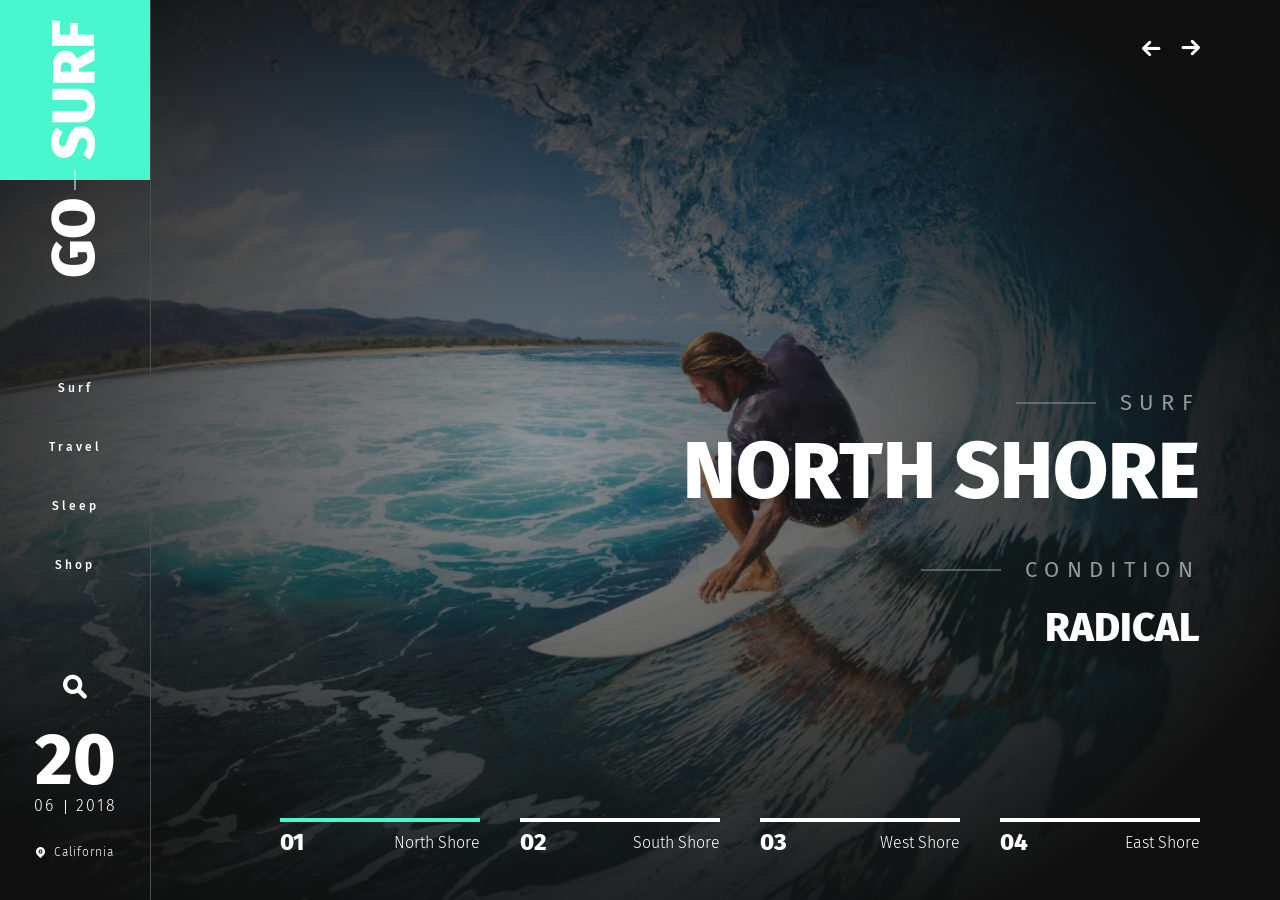
==== Surf/index.html @ 37179b12 "feat: add hero block" ====
<!DOCTYPE html>
<html lang="ru">
 <head>
	<title>Главная</title>
	<meta charset="UTF-8">
	<meta name="format-detection" content="telephone=no">
	<link rel="stylesheet" href="css/style.min.css">
	<link rel="shortcut icon" href="favicon.ico">
	<!-- <meta name="robots" content="noindex, nofollow"> -->
	<!-- <meta name="viewport" content="width=device-width, initial-scale=1.0, maximum-scale=1.0, user-scalable=0"> -->
	<meta name="viewport" content="width=device-width, initial-scale=1.0">
</head>

<body>
	<div class="wrapper">
		<header class="header">
	<div class="header__body">
		<div class="header__logo logo">
			<a href="" class="logo__link">Surf</a>
		</div>
		<div class="header__menu menu">
			<nav class="menu__body">
				<ul class="menu__list">
					<li class="menu__item">
						<img src="img/navigation/01.svg" alt="">
						<a href="" class="menu__link">Surf</a>
					</li>
					<li class="menu__item">
						<img src="img/navigation/02.svg" alt="">
						<a href="" class="menu__link">Travel</a>
					</li>
					<li class="menu__item">
						<img src="img/navigation/03.svg" alt="">
						<a href="" class="menu__link">Sleep</a>
					</li>
					<li class="menu__item">
						<img src="img/navigation/04.svg" alt="">
						<a href="" class="menu__link">Shop</a>
					</li>
				</ul>
			</nav>
		</div>
		<div class="header__search search-header">
			<button type="button" class="search-header__link _icon-search"></button>
			<form action="#" class="search-header__form">
				<input autocomplete="off" type="text" name="form[]" data-value="Search" class="search-header__input">
				<button type="submit" class="search-header__button _icon-search"></button>
			</form>
		</div>
		<div class="header__date date-header">
			<div data-da=".menu__body,600,last" class="date-header__body">
				<h2 class="date-header__day">20</h2>
				<div class="date-header__info">06<span></span>2018</div>
			</div>
		</div>
		<div data-da=".menu__body,600,last" class="header__place _icon-mark">California</div>
		<button type="button" class="icon-menu">
			<span></span>
			<span></span>
			<span></span>
		</button>
	</div>
</header>
		<main class="page">
			<section class="page__hero hero">
				<div class="hero__container _container">
					<div class="hero__slider slider-hero">
						<div class="slider-hero__body _swiper">
							<div class="slider-hero__slide" data-name="North Shore">
								<div class="slider-hero__content">
									<h2 class="slider-hero__suptitle title-primary" data-swiper-parallax-x="-1400%">Surf</h2>
									<h1 class="slider-hero__title title" data-swiper-parallax-x="-200%">
										North Shore</h1>
									<h2 class="slider-hero__subtitle title-primary" data-swiper-parallax-x="-300%">Condition</h2>
									<div class="slider-hero__place title-place" data-swiper-parallax-x="-200%">Radical</div>
								</div>
								<div class="slider-hero__bg" style="background-image: url('img/collage/01.jpg');">
								</div>
							</div>
							<div class="slider-hero__slide" data-name="South Shore">
								<div class="slider-hero__content">
									<h2 class="slider-hero__suptitle title-primary" data-swiper-parallax-x="-1400%">Surf</h2>
									<h1 class="slider-hero__title title" data-swiper-parallax-x="-200%">
										South Shore</h1>
									<h2 class="slider-hero__subtitle title-primary" data-swiper-parallax-x="-300%">Condition</h2>
									<div class="slider-hero__place title-place" data-swiper-parallax-x="-200%">Radical</div>
								</div>
								<div class="slider-hero__bg" style="background-image: url('img/collage/02.jpg');">
								</div>
							</div>
							<div class="slider-hero__slide" data-name="West Shore">
								<div class="slider-hero__content">
									<h2 class="slider-hero__suptitle title-primary" data-swiper-parallax-x="-1400%">Surf</h2>
									<h1 class="slider-hero__title title" data-swiper-parallax-x="-200%">
										West Shore</h1>
									<h2 class="slider-hero__subtitle title-primary" data-swiper-parallax-x="-300%">Condition</h2>
									<div class="slider-hero__place title-place" data-swiper-parallax-x="-200%">Radical</div>
								</div>
								<div class="slider-hero__bg" style="background-image: url('img/collage/03.jpg');">
								</div>
							</div>
							<div class="slider-hero__slide" data-name="East Shore">
								<div class="slider-hero__content">
									<h2 class="slider-hero__suptitle title-primary" data-swiper-parallax-x="-1400%">Surf</h2>
									<h1 class="slider-hero__title title" data-swiper-parallax-x="-200%">
										East Shore</h1>
									<h2 class="slider-hero__subtitle title-primary" data-swiper-parallax-x="-300%">Condition</h2>
									<div class="slider-hero__place title-place" data-swiper-parallax-x="-200%">Radical</div>
								</div>
								<div class="slider-hero__bg" style="background-image: url('img/collage/04.jpg');">
								</div>
							</div>
						</div>
						<div class="slider-hero__bullets"></div>
						<div class="slider-hero__arrows slider-arrows">
							<button type="button" class="slider-arrow slider-arrow_prev _icon-arrow-right"></button>
							<button type="button" class="slider-arrow slider-arrow_next _icon-arrow-right"></button>
						</div>
					</div>
				</div>
			</section>
		</main>
		<footer class="footer">
	<div class="footer__container _container">

	</div>
</footer>
	</div>
	<div class="popup popup_popup">
	<div class="popup__content">
		<div class="popup__body">
			<div class="popup__close"></div>
		</div>
	</div>
</div>
<div class="popup popup_massagename-message">
	<div class="popup__content">
		<div class="popup__body">
			<div class="popup__close"></div>
		</div>
	</div>
</div>
<div class="popup popup_video">
	<div class="popup__content">
		<div class="popup__body">
			<div class="popup__close popup__close_video"></div>
			<div class="popup__video _video"></div>
		</div>
	</div>
</div>

	<!-- Swiper -->
<!-- <script src="https://unpkg.com/swiper/swiper-bundle.min.js"></script> -->
<script src="js/vendors.min.js"></script>
<script src="js/app.min.js"></script>
</body>

</html>
---- Surf/css/style.min.css ----
@charset "UTF-8";
@import url("https://fonts.googleapis.com/css?family=Fira+Sans:100,300,regular,500,800&display=swap");
@font-face {
  font-family: "icons";
  font-display: swap;
  src: url("../fonts/icons.woff2") format("woff2"), url("../fonts/icons.woff") format("woff");
  font-weight: 400;
  font-style: normal;
}
[class^=_icon-]:before,
[class*=" _icon-"]:before {
  font-family: "icons";
  font-style: normal;
  font-weight: normal;
  font-variant: normal;
  text-transform: none;
  line-height: 1;
  -webkit-font-smoothing: antialiased;
  -moz-osx-font-smoothing: grayscale;
}

[class^=_icon-]:before,
[class*=" _icon-"]:before {
  display: block;
}

._icon-arrow-right:before {
  content: "\e900";
}

._icon-arrows-down:before {
  content: "\e901";
}

._icon-mark:before {
  content: "\e902";
}

._icon-search:before {
  content: "\e903";
}

._icon-star:before {
  content: "\e904";
}

* {
  padding: 0px;
  margin: 0px;
  border: 0px;
}

*,
*:before,
*:after {
  -moz-box-sizing: border-box;
  -webkit-box-sizing: border-box;
  box-sizing: border-box;
}

aside,
nav,
footer,
header,
section {
  display: block;
}

html {
  font-size: 16px;
}

html,
body {
  height: 100%;
  min-width: 320px;
}

body {
  line-height: 1;
  font-family: "Fira Sans";
  -ms-text-size-adjust: 100%;
  -moz-text-size-adjust: 100%;
  -webkit-text-size-adjust: 100%;
}

input,
button,
textarea {
  font-family: "Fira Sans";
  font-size: inherit;
}

input::-ms-clear {
  display: none;
}

button {
  cursor: pointer;
  background-color: inherit;
}

button::-moz-focus-inner {
  padding: 0;
  border: 0;
}

a,
a:visited {
  text-decoration: none;
}

a:hover {
  text-decoration: none;
}

ul li {
  list-style: none;
}

img {
  vertical-align: top;
}

h1,
h2,
h3,
h4,
h5,
h6 {
  font-weight: inherit;
  font-size: inherit;
}

/*
&::-webkit-scrollbar {
	display: none;
}
*/
body {
  color: #fff;
  background-color: #171919;
}
body._lock {
  overflow: hidden;
}

.wrapper {
  width: 100%;
  min-height: 100%;
  overflow: hidden;
  display: flex;
  flex-direction: column;
}
._container {
  max-width: 100vw;
  margin: 0 auto;
}

.button {
  display: inline-flex;
  padding: 0px 0px;
}
.button._fw {
  width: 100%;
}

.select {
  position: relative;
}
.select__item {
  position: relative;
}
.select__title {
  color: #000;
  border: 1px solid #d9d9d9;
  background-color: #fff;
  cursor: pointer;
  border-radius: 4px;
}
@media (max-width: 991.98px) {
  .select__title {
    font-size: 18px;
  }
}
.select__value {
  display: flex;
  font-size: 14px;
  height: 30px;
  padding: 0px 15px;
  align-items: center;
  justify-content: space-between;
  flex-direction: row-reverse;
}
.select__value span {
  height: 1em;
  overflow: hidden;
  display: -webkit-box;
  -webkit-line-clamp: 1;
  -webkit-box-orient: vertical;
}
.select__value:before {
  content: "";
  display: inline-block;
  transition: all 0.3s ease 0s;
  width: 11px;
  height: 7px;
  background: url("../img/icons/select.svg") center/100% no-repeat;
}
.select__input {
  width: 100%;
  background-color: transparent;
  height: 100%;
}
.select__options {
  color: #000;
  position: absolute;
  top: 29px;
  border-radius: 0 0 4px 4px;
  min-width: 100%;
  left: 0;
  background-color: #fff;
  border-top: 0;
  border: 1px solid #d9d9d9;
  border-top: 0;
  font-size: 14px;
  padding: 10px 0px 5px 0px;
}
@media (max-width: 991.98px) {
  .select__options {
    font-size: 18px;
  }
}
.select__option {
  cursor: pointer;
  padding: 5px 15px;
  margin: 0px 0px 0px 0px;
}
@media (min-width: 992px) {
  .select__option:hover {
    background: #d9d9d9;
  }
}
.select._active {
  z-index: 5;
}
.select._active .select__value:before {
  transform: rotate(-180deg);
}
.select._active .select__options {
  display: block;
}

input[type=text],
input[type=email],
input[type=tel],
textarea {
  -webkit-appearance: none;
  -moz-appearance: none;
  appearance: none;
}
input[type=text]:focus,
input[type=email]:focus,
input[type=tel]:focus,
textarea:focus {
  outline: none;
}

.input {
  border-radius: 0 !important;
  width: 100%;
  display: block;
  padding: 0px 20px;
}
textarea.input {
  resize: none;
  padding: 0px 0px;
}

.checkbox {
  position: relative;
}
.checkbox__input {
  position: absolute;
  width: 0;
  height: 0;
  opacity: 0;
  visibility: hidden;
}
.checkbox__input:checked + .checkbox__text:before {
  background: #fff url("../img/icons/check.svg") center no-repeat;
}
.checkbox__text {
  display: inline-flex;
  align-items: center;
  position: relative;
  font-size: 16px;
  color: #ffffff;
  letter-spacing: -0.3px;
  line-height: 1.25;
  cursor: pointer;
}
.checkbox__text:before {
  content: "";
  align-self: flex-start;
  margin: 0px 14px 0px 0px;
  flex: 0 0 20px;
  left: 0;
  top: 0;
  width: 20px;
  height: 18px;
  background: #fff;
  border: 1px solid #a7a9ac;
}
.checkbox a {
  color: #fff;
  text-decoration: underline;
}
@media (min-width: 992px) {
  .checkbox a:hover {
    text-decoration: none;
  }
}
.checkbox._error .checkbox__text:before {
  border: 1px solid #ee1212;
}

.options {
  display: flex;
  flex-direction: column;
  align-items: flex-start;
}
.options__item {
  position: relative;
  cursor: pointer;
}
.options__input {
  position: absolute;
  width: 0;
  height: 0;
  opacity: 0;
  left: 0;
  top: 0;
  visibility: hidden;
}
.options__input:checked + .options__text:after {
  transform: scale(1);
}
.options__text {
  display: inline-flex;
  align-items: center;
  position: relative;
  font-size: 16px;
  color: #ffffff;
  letter-spacing: -0.3px;
  line-height: 1.25;
}
.options__text:before {
  content: "";
  align-self: flex-start;
  margin: 0px 14px 0px 0px;
  flex: 0 0 20px;
  left: 0;
  top: 0;
  border-radius: 50%;
  width: 20px;
  height: 18px;
  background: #fff;
  border: 1px solid #a7a9ac;
}
.options__text:after {
  content: "";
  transition: all 0.3s ease 0s;
  transform: scale(0);
  width: 10px;
  height: 10px;
  border-radius: 50%;
  background-color: #77243a;
  position: absolute;
  left: 5px;
  top: 4px;
}

.rating {
  display: flex;
  align-items: flex-end;
  font-size: 40px;
  line-height: 0.75;
  transition: opacity 0.3s ease 0s;
}

.rating.rating_sending {
  opacity: 0.2;
}

.rating.rating_set .rating__active,
.rating.rating_set .rating__item {
  cursor: pointer;
}

.rating__body {
  position: relative;
}

.rating__body::before {
  content: "★★★★★";
  display: block;
}

.rating__active {
  position: absolute;
  width: 0%;
  height: 100%;
  top: 0;
  left: 0;
  overflow: hidden;
}

.rating__active::before {
  content: "★★★★★";
  position: absolute;
  width: 100%;
  height: 100%;
  top: 0;
  left: 0;
  color: #ffd300;
}

.rating__items {
  display: flex;
  position: absolute;
  width: 100%;
  height: 100%;
  top: 0;
  left: 0;
}

.rating__item {
  flex: 0 0 20%;
  height: 100%;
  opacity: 0;
}

.rating__value {
  font-size: 50%;
  line-height: 1;
  padding: 0px 0px 0px 10px;
}

.quantity {
  width: 88px;
  height: 40px;
  display: flex;
  border: 1px solid rgba(166, 166, 166, 0.45);
}
.quantity__button {
  flex: 0 0 30px;
  position: relative;
  cursor: pointer;
}
.quantity__button::before, .quantity__button::after {
  content: "";
  position: absolute;
  top: 50%;
  left: 50%;
  transition: all 0.3s ease 0s;
  margin: 0px 0px 0px -4.5px;
  background-color: #a6a6a6;
  width: 9px;
  height: 1px;
}
@media (min-width: 991.98px) {
  .quantity__button:hover::before, .quantity__button:hover::after {
    background-color: rgba(0, 0, 0, 0.5);
  }
}
.quantity__button_plus::before {
  transform: rotate(-90deg);
}
.quantity__input {
  flex: 1 1 auto;
}
.quantity__input input {
  height: 100%;
  color: #a6a6a6;
  font-size: 12px;
  width: 100%;
  text-align: center;
}

.title-primary {
  font-weight: 400;
  font-size: 22px;
  line-height: 145.4545454545%;
  color: #979797;
  letter-spacing: 7.33px;
  text-transform: uppercase;
  position: relative;
  padding: 0px 0px 0px 24px;
}
.title-primary::before {
  content: "";
  position: absolute;
  width: 80px;
  height: 1px;
  left: 0;
  top: 50%;
  transform: translate(-100%, -50%);
  background-color: #979797;
}

.title {
  font-weight: 800;
  text-transform: uppercase;
  font-size: 80px;
  line-height: 107.5%;
}

.title-place {
  font-weight: 800;
  text-transform: uppercase;
  font-size: 40px;
  line-height: 160%;
}

.logo__link {
  font-size: 24px;
  line-height: 143.3333333333%;
  text-transform: uppercase;
  color: inherit;
  font-weight: 800;
  position: relative;
  padding: 0px 20px;
}
.logo__link::before {
  content: "go";
  position: absolute;
  top: 0;
  left: calc(100% + 20px);
  pointer-events: none;
}
@media (min-height: 767.98px) and (min-width: 1024px) {
  .logo__link {
    font-size: 60px;
    padding: 0;
    transform: rotate(-90deg);
  }
  .logo__link::before {
    left: -38px;
    transform: translateX(-100%);
  }
}

.row:after {
  display: block;
  content: "";
  clear: both;
}

.rub:after {
  content: "₽";
}

ol.counter {
  list-style-type: none;
  counter-reset: item;
}
ol.counter li {
  position: relative;
  padding: 0px 0px 0px 45px;
}
ol.counter li:before {
  counter-increment: item;
  content: counter(item);
  position: absolute;
  left: 0;
  top: 0;
  color: #818181;
  font-size: 14px;
  font-weight: 700;
  text-align: center;
  line-height: 26px;
  border-radius: 50%;
  width: 28px;
  height: 28px;
  border: 1px solid #4274bb;
}

.ellipsis {
  display: block;
  overflow: hidden;
  width: 100%;
  white-space: nowrap;
  text-overflow: ellipsis;
}

.es {
  overflow: hidden;
  white-space: nowrap;
  text-overflow: ellipsis;
}

.table {
  display: table;
  font-size: 0;
  width: 100%;
}

.trow {
  display: table-row;
}

.cell {
  display: table-cell;
}
.cell.full {
  width: 100%;
}

._ibg {
  position: relative;
}
._ibg img {
  position: absolute;
  width: 100%;
  height: 100%;
  top: 0;
  left: 0;
  object-fit: cover;
}

body.ie ._ibg {
  background-position: center;
  background-size: cover;
  background-repeat: no-repeat;
}
body.ie ._ibg img {
  width: 0;
  height: 0;
  opacity: 0;
  visibility: hidden;
}

._video {
  position: relative;
  overflow: hidden;
  height: 0;
  padding-bottom: 56.25%;
}
._video video,
._video iframe,
._video object,
._video embed {
  position: absolute;
  top: 0;
  left: 0;
  width: 100%;
  height: 100%;
}

.videobg video,
.videobg iframe,
.videobg object,
.videobg embed {
  position: fixed;
  top: 50%;
  left: 50%;
  min-width: 100%;
  min-height: 100%;
  width: auto;
  height: auto;
  z-index: -100;
  transform: translateX(-50%) translateY(-50%);
  background-size: cover;
}

._more-content {
  transition: all 0.3s ease 0s;
  overflow: hidden;
}

._more-link {
  cursor: pointer;
}
._more-link span {
  font-style: normal;
}
._more-link span:first-child {
  display: block;
}
._more-link span:last-child {
  display: none;
}
._more-link._active span {
  font-style: normal;
}
._more-link._active span:first-child {
  display: none;
}
._more-link._active span:last-child {
  display: block;
}

#map {
  background: url("../img/icons/loading.gif") center/50px no-repeat;
}

._swiper {
  overflow: hidden;
}
._swiper .swiper-wrapper {
  width: 100%;
  height: 100%;
  box-sizing: content-box;
  display: flex;
  position: relative;
}
._swiper.swiper-container-vertical .swiper-wrapper {
  flex-direction: column;
}
._swiper.swiper-container-autoheight .swiper-wrapper {
  align-items: flex-start;
}

.swiper-container-initialized .swiper-slide {
  flex-shrink: 0;
}

.swiper-container-android .swiper-slide,
.swiper-container-android .swiper-wrapper {
  transform: translate3d(0px, 0, 0);
}

.swiper-button-lock {
  display: none !important;
}

._tabs-block {
  display: none;
}
._tabs-block._active {
  display: block;
}

.mirror {
  transform: scale(-1, 1);
}

.nicescroll-rails {
  z-index: 1000 !important;
}

._custom-scroll {
  position: fixed;
  right: 0;
  top: 0;
  width: 3px;
  height: 100%;
  z-index: 1000;
}
._custom-scroll__line {
  background-color: rgba(0, 0, 0, 0.5);
  border-radius: 3px 0 0 3px;
  position: relative;
  left: 0;
  top: 0;
  width: 100%;
}

.popup {
  -webkit-overflow-scrolling: touch;
  z-index: 100;
  padding: 30px 10px;
  position: fixed;
  top: 0px;
  left: 0;
  width: 100%;
  height: 100%;
  transition: visibility 0.8s ease 0s;
  visibility: hidden;
}
.popup::before {
  content: "";
  background-color: rgba(0, 0, 0, 0.9);
  position: fixed;
  width: 100%;
  height: 100%;
  top: 0;
  left: 0;
  opacity: 0;
  transition: opacity 0.8s ease 0s;
}
.popup.show {
  visibility: visible;
  overflow: auto;
}
.popup.show::before {
  opacity: 1;
}
.popup.show .popup__body {
  transform: scale(1);
}
.popup._active {
  overflow: auto;
  visibility: visible;
}
.popup._active::before {
  opacity: 1;
}
.popup._active .popup__body {
  transition: all 0.3s ease 0.2s;
  transform: scale(1);
}
.popup__content {
  display: flex;
  flex-direction: column;
  align-items: center;
  min-height: 100%;
  flex: 1 1 auto;
  width: 100%;
  display: flex;
  justify-content: center;
  align-items: center;
}
.popup__body {
  transform: scale(0);
  transition: all 0.3s ease 0s;
  background-color: #fff;
  padding: 50px;
  width: 100%;
  max-width: 800px;
}
.popup__close {
  width: 15px;
  height: 15px;
  position: absolute;
  top: 0px;
  right: 0px;
  cursor: pointer;
  z-index: 30;
  background: url("../img/icons/close.svg") 0 0 no-repeat;
}

.header {
  position: fixed;
  width: 100%;
  top: 0;
  left: 0;
  z-index: 50;
  transition: background-color 0.3s;
}
.header._scroll {
  background-color: rgba(0, 0, 0, 0.8);
}
@media (any-hover: hover) {
  .header._scroll:hover {
    background-color: rgba(0, 0, 0, 0.9);
  }
}
@media (min-height: 767.98px) and (min-width: 1024px) {
  .header {
    height: 100%;
    border-right: 1px solid #4c4d4d;
    width: 11.8055555556%;
    max-width: 170px;
  }
}
.header__body {
  display: flex;
  align-items: center;
  min-height: 80px;
  padding: 5px 15px 5px 15px;
  position: relative;
  transition: min-height 0.3s;
}
@media (max-width: 767.98px) {
  .header__body {
    min-height: 60px;
  }
}
@media (min-height: 767.98px) and (min-width: 1024px) {
  .header__body {
    flex-direction: column;
    padding: 0px 0px 45px 0px;
    height: 100%;
    padding: 0px 0px 40px 0px;
  }
}
.header__logo {
  display: flex;
  justify-content: center;
  position: relative;
  z-index: 5;
  margin: 0px 70px 0px 0px;
  background-color: #4af6cd;
  transition: background-color 0.3s;
}
.header__logo::before {
  content: "";
  position: absolute;
  left: 100%;
  bottom: 50%;
  width: 20px;
  height: 1px;
  transform: translateX(-50%);
  background-color: #fff;
}
@media (min-height: 767.98px) and (min-width: 1024px) {
  .header__logo {
    align-items: center;
    width: 100%;
    flex: 0 0 180px;
    margin: 0px 0px 135px 0px;
    position: relative;
  }
  .header__logo::before {
    width: 1px;
    height: 20px;
    bottom: 0;
    left: 50%;
    transform: translate(-50%, 50%);
  }
}
.header__place {
  display: flex;
  justify-content: center;
  align-items: center;
  font-weight: 300;
  font-size: 12px;
  letter-spacing: 1.05px;
  line-height: 116.6666666667%;
}
.header__place::before {
  padding: 0px 8px 0px 0px;
}

.menu {
  display: flex;
  justify-content: center;
  align-items: center;
  flex: 1 1 auto;
}
@media (min-height: 767.98px) and (min-width: 1024px) {
  .menu {
    margin: 0px 0px 35px 0px;
  }
}
@media (max-width: 991.98px) {
  .menu__body {
    display: flex;
    flex-direction: column;
    position: fixed;
    width: 100%;
    height: 100%;
    top: 0;
    right: -100%;
    overflow: auto;
    padding: 140px 15px 40px 15px;
    background-color: #0f1010;
    transition: right 0.3s;
  }
  .menu__body::before {
    content: "";
    position: fixed;
    width: 100%;
    height: 80px;
    top: 0;
    right: -100%;
    z-index: 5;
    background-color: #0f1010;
    transition: right 0.3s;
  }
}
@media (max-width: 991.98px) and (max-width: 767.98px) {
  .menu__body::before {
    height: 60px;
  }
}
@media (max-width: 991.98px) {
  .menu__body._active {
    right: 0;
  }
  .menu__body._active::before {
    right: 0;
  }
}
.menu__list {
  text-align: center;
  flex: 1 1 auto;
}
@media (max-width: 767.98px) {
  .menu__list {
    margin: 0px 0px 50px 0px;
  }
}
@media (min-width: 991.98px) {
  .menu__list {
    display: flex;
    flex-wrap: wrap;
    justify-content: center;
    align-items: center;
  }
}
@media (min-height: 767.98px) and (min-width: 1024px) {
  .menu__list {
    display: block;
  }
}
.menu__item {
  padding: 5px 0px;
  margin: 0px 25px;
}
@media (max-width: 991.98px) {
  .menu__item:not(:last-child) {
    margin: 0px 0px 30px 0px;
  }
}
@media (min-height: 767.98px) and (min-width: 1024px) {
  .menu__item {
    display: flex;
    flex-direction: column;
  }
  .menu__item img {
    max-height: 45px;
    margin: 0px 0px 10px 0px;
  }
  .menu__item:not(:last-child) {
    margin: 0px 0px 35px 0px;
  }
}
@media (max-height: 991.98px) {
  .menu__item img {
    display: none;
  }
}
.menu__link {
  color: inherit;
  font-size: 12px;
  font-weight: 500;
  letter-spacing: 3px;
  line-height: 116.6666666667%;
  transition: color 0.3s;
}
@media (max-width: 991.98px) {
  .menu__link {
    font-size: 24px;
  }
}
@media (any-hover: hover) {
  .menu__link:hover {
    color: #4af6cd;
  }
}

.search-header._active .search-header__link::before {
  color: #4af6cd;
}
.search-header._active .search-header__form {
  opacity: 1;
  visibility: visible;
  top: 100%;
}
@media (min-height: 767.98px) and (min-width: 1024px) {
  .search-header._active .search-header__form {
    top: 50%;
    left: 100%;
  }
}
@media (max-width: 600.98px) {
  .search-header {
    z-index: 5;
  }
}
@media (min-width: 600.98px) {
  .search-header {
    margin: 0px 25px 0px 0px;
  }
}
@media (min-width: 600.98px) and (min-height: 767.98px) and (min-width: 1024px) {
  .search-header {
    display: inline-flex;
    justify-content: center;
    position: relative;
    width: 100%;
    margin: 0px 0px 30px 0px;
  }
}
.search-header__link::before {
  color: #fff;
  font-size: 24px;
  transition: color 0.3s;
}
@media (any-hover: hover) {
  .search-header__link:hover::before {
    color: #4af6cd;
  }
}
.search-header__form {
  display: flex;
  position: absolute;
  opacity: 0;
  visibility: hidden;
  transition: all 0.3s;
  width: calc(100% - 30px);
  left: 15px;
  top: -100%;
}
@media (min-height: 767.98px) and (min-width: 1024px) {
  .search-header__form {
    top: 50%;
    left: -100%;
    transform: translateY(-50%);
  }
}
.search-header__input {
  color: #171919;
  padding: 10px;
  flex: 1 1 auto;
}
.search-header__button {
  padding: 0px 10px;
  background-color: #4af6cd;
}
.search-header__button::before {
  color: #fff;
}

@media (min-width: 600.98px) {
  .date-header {
    margin: 0px 25px 0px 0px;
  }
}
@media (min-width: 600.98px) and (min-height: 767.98px) and (min-width: 1024px) {
  .date-header {
    margin: 0px 0px 30px 0px;
  }
}
.date-header__body {
  text-align: center;
}
@media (max-width: 600.98px) {
  .date-header__body {
    margin: 0px 0px 25px 0px;
  }
}
.date-header__day {
  font-weight: 800;
  font-size: 24px;
  line-height: 100%;
  margin: 0px 0px 0.2083333333em 0px;
}
@media (min-height: 767.98px) and (min-width: 1024px) {
  .date-header__day {
    font-size: 72px;
    line-height: 88.8888888889%;
    margin: 0px 0px 0.0694444444em 0px;
  }
}
.date-header__info {
  display: flex;
  align-items: center;
  justify-content: center;
  font-weight: 300;
  line-height: 118.75%;
  letter-spacing: 2px;
}
.date-header__info span {
  display: inline-flex;
  width: 1px;
  height: 14px;
  background-color: #fff;
  margin: 0px 10px;
}

.icon-menu {
  display: none;
}
@media (max-width: 991.98px) {
  .icon-menu {
    display: block;
    position: relative;
    flex: 0 0 30px;
    width: 30px;
    height: 20px;
    cursor: pointer;
    z-index: 5;
    margin: 0px 0px 0px 25px;
  }
  .icon-menu span {
    position: absolute;
    top: calc(50% - 1px);
    left: 0;
    width: 100%;
    height: 2px;
    background-color: #fff;
    transition: all 0.3s;
  }
  .icon-menu span:first-child {
    top: 0;
  }
  .icon-menu span:last-child {
    top: calc(100% - 2px);
  }
  .icon-menu._active span {
    transform: scale(0, 1);
  }
  .icon-menu._active span:first-child {
    transform: rotate(-45deg);
    top: calc(50% - 1px);
  }
  .icon-menu._active span:last-child {
    transform: rotate(-135deg);
    top: calc(50% - 1px);
  }
}

.page {
  flex: 1 1 auto;
}
.hero {
  display: flex;
  min-height: 100vh;
  position: relative;
}
.hero__container {
  flex: 1 1 auto;
  display: flex;
  align-items: flex-end;
}

.slider-hero {
  min-width: 0;
  position: relative;
}
.slider-hero__slide {
  position: relative;
  min-height: 100vh;
  display: flex;
  justify-content: flex-end;
  align-items: center;
}
@media (min-height: 767.98px) and (min-width: 1024px) {
  .slider-hero__slide {
    align-items: flex-end;
  }
}
.slider-hero__bg {
  position: absolute;
  width: 100%;
  height: 100%;
  top: 0;
  left: 0;
  background-size: cover;
  background-position: center;
  background-repeat: no-repeat;
}
.slider-hero__bg::before {
  content: "";
  position: absolute;
  width: 100%;
  height: 100%;
  top: 0;
  left: 0;
  background: radial-gradient(62.09% 62.09% at 42.87% 49.23%, rgba(34, 34, 34, 0.426517) 0%, #0f0f0f 100%);
}
.slider-hero__content {
  display: flex;
  align-items: flex-end;
  flex-direction: column;
  text-align: right;
  padding: 80px 15px;
  z-index: 5;
}
@media (min-height: 767.98px) and (min-width: 1024px) {
  .slider-hero__content {
    padding: 80px 80px 80px 0px;
    margin: 0px 0px 160px 0px;
  }
}
.slider-hero__content > *:last-child {
  margin-bottom: 0;
}
.slider-hero__suptitle {
  margin: 0px 0px 0.4545454545em 0px;
}
.slider-hero__title {
  margin: 0px 0px 0.5em 0px;
}
.slider-hero__subtitle {
  margin: 0px 0px 0.4545454545em 0px;
}
.slider-hero__place {
  margin: 0px 0px 0.5em 0px;
}
.slider-hero__bullets {
  position: absolute;
  width: 100%;
  bottom: 40px;
  display: flex;
  justify-content: space-between;
  padding: 0px 15px;
}
@media (min-height: 767.98px) and (min-width: 1024px) {
  .slider-hero__bullets {
    padding: 0px 80px 0px 190px;
    justify-content: flex-end;
  }
}
.slider-hero__arrows {
  display: none;
}
@media (min-height: 767.98px) and (min-width: 1024px) {
  .slider-hero__arrows {
    display: flex;
    justify-content: flex-end;
    align-items: center;
    position: absolute;
    width: 100%;
    top: 40px;
    right: 80px;
  }
}

.bullet-hero {
  display: flex;
  align-items: center;
  justify-content: space-between;
  flex: 0 1 200px;
  position: relative;
}
.bullet-hero:not(:first-child) {
  margin-left: 40px;
}
@media (max-width: 1230px) {
  .bullet-hero:not(:first-child) {
    margin-left: calc(15px + 25 * ((100vw - 320px) / 910));
  }
}
@media (max-width: 767.98px) {
  .bullet-hero {
    flex: 0 1 25%;
  }
  .bullet-hero__number, .bullet-hero__value {
    display: none;
  }
}
.bullet-hero::before {
  cursor: pointer;
  content: "";
  position: absolute;
  width: 100%;
  height: 4px;
  top: -8px;
  left: 0;
  transition: background-color 0.3s;
  background-color: #fff;
}
.bullet-hero_active::before {
  background-color: #4af6cd;
}
@media (any-hover: hover) {
  .bullet-hero:hover::before {
    background-color: #4af6cd;
  }
}
.bullet-hero__number {
  font-weight: 800;
  text-transform: uppercase;
  font-size: 24px;
  line-height: 141.6666666667%;
  margin: 0px 0.2083333333em 0px 0px;
}
.bullet-hero__value {
  padding: 5px 0px;
  text-align: right;
  font-weight: 300;
  line-height: 118.75%;
}

.slider-arrow::before {
  color: #fff;
  transition: color 0.3s;
}
.slider-arrow_prev {
  transform: rotate(-180deg);
  margin: 0px 20px 0px 0px;
}
@media (any-hover: hover) {
  .slider-arrow:hover::before {
    color: #4af6cd;
  }
}
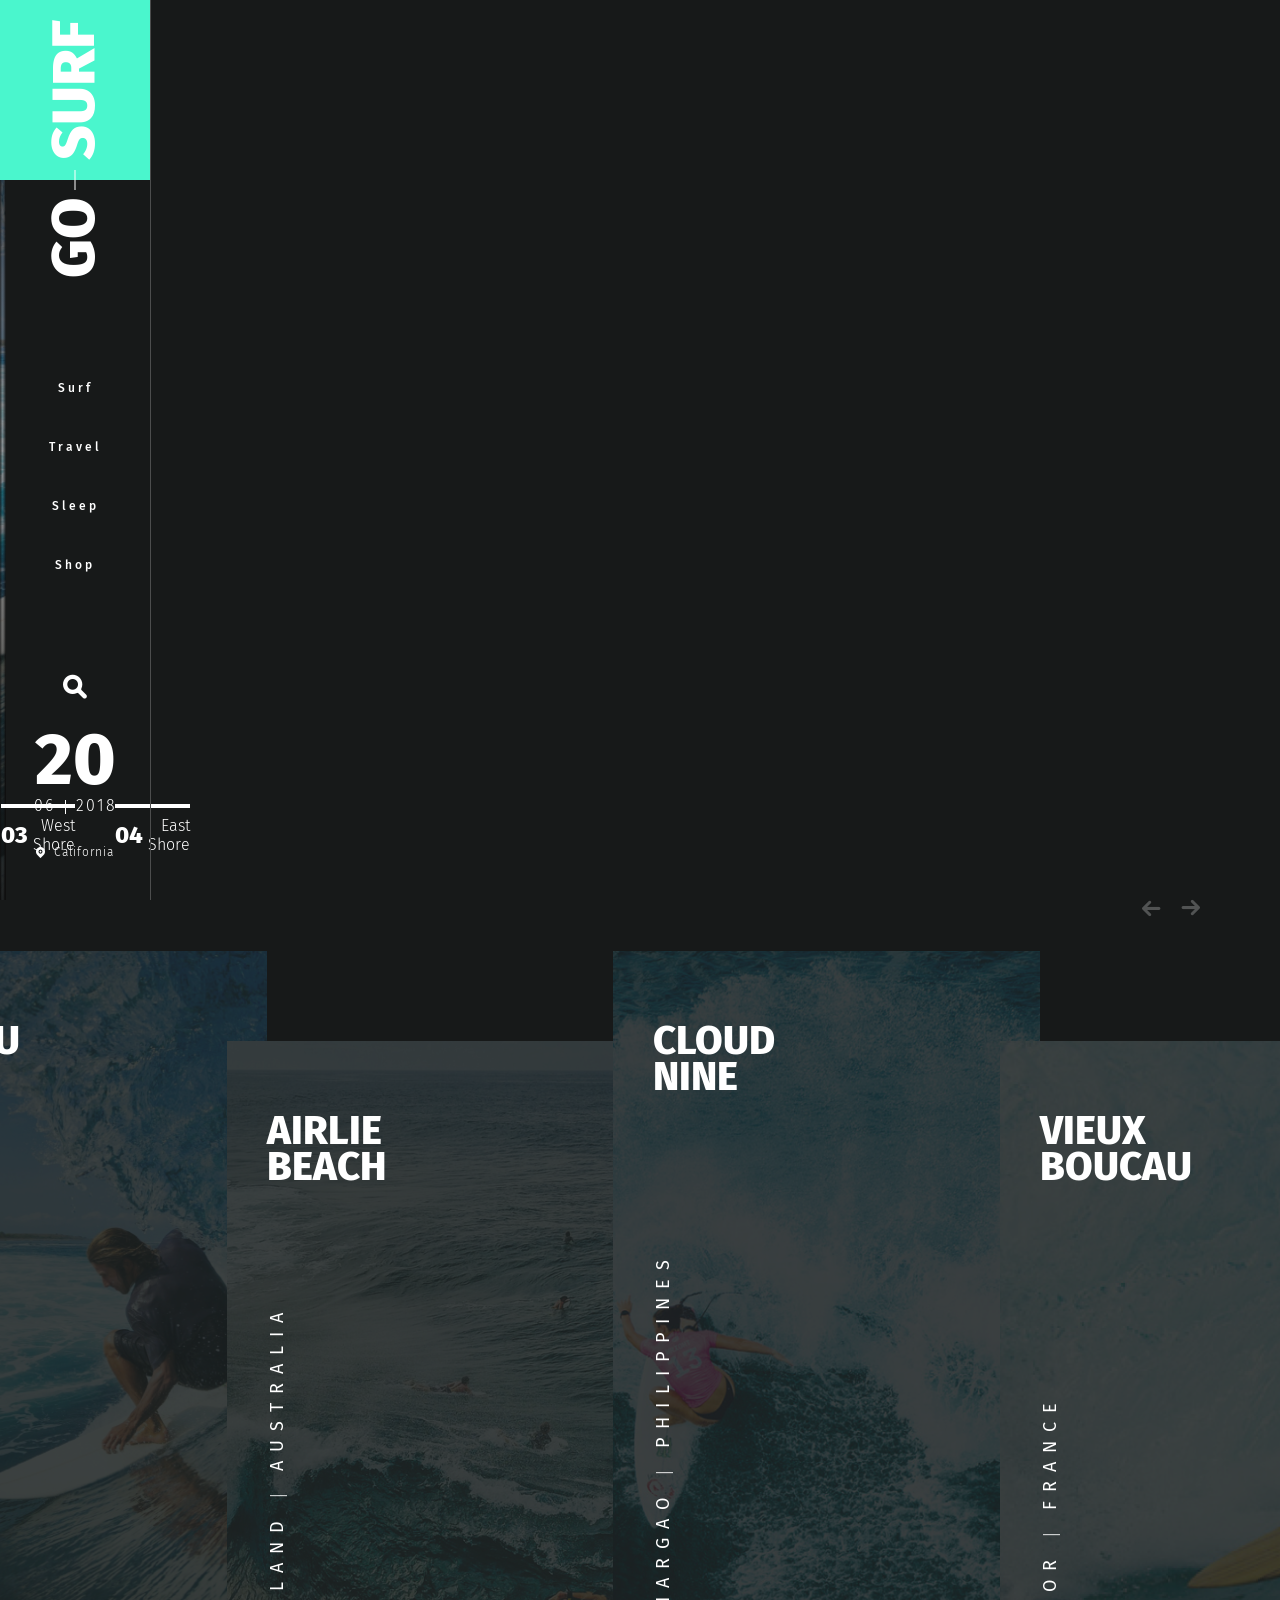
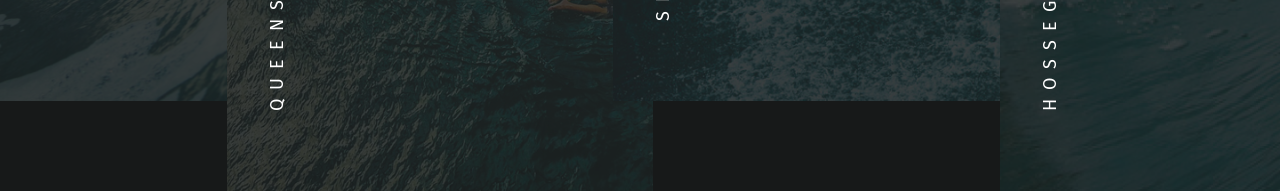
==== commit 8b844c56: "feat: add collage block" ====
--- a/Surf/index.html
+++ b/Surf/index.html
@@ -113,8 +113,84 @@
 						</div>
 						<div class="slider-hero__bullets"></div>
 						<div class="slider-hero__arrows slider-arrows">
+							<button type="button"
+								class="slider-arrow slider-arrow_prev slider-arrow_white _icon-arrow-right"></button>
+							<button type="button"
+								class="slider-arrow slider-arrow_next slider-arrow_white _icon-arrow-right"></button>
+						</div>
+					</div>
+				</div>
+			</section>
+			<section class="page__collage collage">
+				<div class="collage__container _container">
+					<div class="collage__slider slider-collage">
+						<div class="slider-collage__arrows slider-arrows">
 							<button type="button" class="slider-arrow slider-arrow_prev _icon-arrow-right"></button>
 							<button type="button" class="slider-arrow slider-arrow_next _icon-arrow-right"></button>
+						</div>
+						<div class="slider-collage__body _swiper">
+							<div class="slider-collage__slide">
+								<div class="slider-collage__content">
+									<h3 class="slider-collage__title title-place">Malibu
+										Beach</h3>
+									<div class="slider-collage__location">
+										California <span>|</span> USA
+									</div>
+									<div class="slider-collage__link">
+										<span class="button_sub">View</span>
+										<a href="" class="slider-collage__button button _icon-arrow-right">Surf</a>
+									</div>
+								</div>
+								<div class="slider-collage__image _ibg">
+									<img src="img/collage/01.jpg" alt="Malibu
+									Beach">
+								</div>
+							</div>
+							<div class="slider-collage__slide">
+								<div class="slider-collage__content">
+									<h3 class="slider-collage__title title-place">Airlie
+										Beach</h3>
+									<div class="slider-collage__location">Queensland <span>|</span> Australia</div>
+									<div class="slider-collage__link">
+										<span class="button_sub">View</span>
+										<a href="" class="slider-collage__button button _icon-arrow-right">Surf</a>
+									</div>
+								</div>
+								<div class="slider-collage__image _ibg">
+									<img src="img/collage/02.jpg" alt="Airlie
+									Beach">
+								</div>
+							</div>
+							<div class="slider-collage__slide">
+								<div class="slider-collage__content">
+									<h3 class="slider-collage__title title-place">Cloud
+										Nine</h3>
+									<div class="slider-collage__location">Siargao <span>|</span> Philippines</div>
+									<div class="slider-collage__link">
+										<span class="button_sub">View</span>
+										<a href="" class="slider-collage__button button _icon-arrow-right">Surf</a>
+									</div>
+								</div>
+								<div class="slider-collage__image _ibg">
+									<img src="img/collage/03.jpg" alt="Cloud
+									Nine">
+								</div>
+							</div>
+							<div class="slider-collage__slide">
+								<div class="slider-collage__content">
+									<h3 class="slider-collage__title title-place">Vieux
+										Boucau</h3>
+									<div class="slider-collage__location">Hossegor <span>|</span> France</div>
+									<div class="slider-collage__link">
+										<span class="button_sub">View</span>
+										<a href="" class="slider-collage__button button _icon-arrow-right">Surf</a>
+									</div>
+								</div>
+								<div class="slider-collage__image _ibg">
+									<img src="img/collage/04.jpg" alt="Vieux
+									Boucau">
+								</div>
+							</div>
 						</div>
 					</div>
 				</div>
--- a/Surf/css/style.min.css
+++ b/Surf/css/style.min.css
@@ -159,10 +159,62 @@
 
 .button {
   display: inline-flex;
-  padding: 0px 0px;
-}
-.button._fw {
-  width: 100%;
+  flex-direction: row-reverse;
+  justify-content: center;
+  align-items: center;
+  text-align: center;
+  min-height: 80px;
+  padding: 0px 18px;
+  color: #fff;
+  font-weight: 800;
+  text-transform: uppercase;
+  font-size: 40px;
+  line-height: 90%;
+  background-color: #4af6cd;
+  position: relative;
+}
+@media (max-width: 1230px) {
+  .button {
+    min-height: calc(40px + 40 * ((100vw - 320px) / 910));
+  }
+}
+@media (max-width: 1230px) {
+  .button {
+    font-size: calc(20px + 20 * ((100vw - 320px) / 910));
+  }
+}
+.button_sub {
+  color: #fff;
+  font-weight: 800;
+  text-transform: uppercase;
+  font-size: 40px;
+  line-height: 90%;
+  margin: 0px 20px 0px 0px;
+}
+@media (max-width: 1230px) {
+  .button_sub {
+    font-size: calc(20px + 20 * ((100vw - 320px) / 910));
+  }
+}
+.button::before {
+  font-size: 20.15px;
+  padding: 0px 0px 0px 16px;
+  transition: transform 0.3s;
+}
+.button::after {
+  content: "";
+  position: absolute;
+  width: 20px;
+  height: 1px;
+  top: 50%;
+  left: 0;
+  transform: translate(-50%, 50%);
+  background-color: #fff;
+}
+@media (any-hover: hover) {
+  .button:hover::before {
+    transform: translateX(10%);
+  }
 }
 
 .select {
@@ -520,7 +572,7 @@
   font-weight: 800;
   text-transform: uppercase;
   font-size: 40px;
-  line-height: 160%;
+  line-height: 90%;
 }
 
 .logo__link {
@@ -548,6 +600,23 @@
   .logo__link::before {
     left: -38px;
     transform: translateX(-100%);
+  }
+}
+
+.slider-arrow::before {
+  color: #515353;
+  transition: color 0.3s;
+}
+.slider-arrow_white::before {
+  color: #fff;
+}
+.slider-arrow_prev {
+  transform: rotate(-180deg);
+  margin: 0px 20px 0px 0px;
+}
+@media (any-hover: hover) {
+  .slider-arrow:hover::before {
+    color: #4af6cd;
   }
 }
 
@@ -859,10 +928,19 @@
 }
 @media (min-height: 767.98px) and (min-width: 1024px) {
   .header {
+    position: absolute;
     height: 100%;
     border-right: 1px solid #4c4d4d;
     width: 11.8055555556%;
     max-width: 170px;
+  }
+  .header._scroll {
+    background-color: rgba(0, 0, 0, 0);
+  }
+}
+@media (min-height: 767.98px) and (min-width: 1024px) and (any-hover: hover) {
+  .header._scroll:hover {
+    background-color: rgba(0, 0, 0, 0);
   }
 }
 .header__body {
@@ -1287,7 +1365,7 @@
   margin: 0px 0px 0.5em 0px;
 }
 .slider-hero__subtitle {
-  margin: 0px 0px 0.4545454545em 0px;
+  margin: 0px 0px 1.1363636364em 0px;
 }
 .slider-hero__place {
   margin: 0px 0px 0.5em 0px;
@@ -1377,16 +1455,105 @@
   line-height: 118.75%;
 }
 
-.slider-arrow::before {
-  color: #fff;
-  transition: color 0.3s;
-}
-.slider-arrow_prev {
-  transform: rotate(-180deg);
-  margin: 0px 20px 0px 0px;
+.slider-collage__arrows {
+  display: flex;
+  align-items: center;
+  justify-content: flex-end;
+  position: relative;
+  right: 15px;
+  margin: 0px 0px 35px 0px;
+}
+@media (min-height: 767.98px) and (min-width: 1024px) {
+  .slider-collage__arrows {
+    right: 80px;
+  }
+}
+.slider-collage__slide {
+  display: flex;
+  z-index: 10;
+  position: relative;
+  height: 100%;
+  min-height: 750px;
+}
+.slider-collage__slide:nth-child(2n-1) {
+  margin-top: 90px;
+}
+@media (max-width: 1230px) {
+  .slider-collage__slide:nth-child(2n-1) {
+    margin-top: calc(45px + 45 * ((100vw - 320px) / 910));
+  }
+}
+@media (min-width: 767.98px) {
+  .slider-collage__slide {
+    margin-left: -40px;
+  }
 }
 @media (any-hover: hover) {
-  .slider-arrow:hover::before {
-    color: #4af6cd;
-  }
+  .slider-collage__slide:hover .slider-collage__image::before {
+    background-color: rgba(28, 33, 33, 0.315);
+  }
+  .slider-collage__slide:hover .slider-collage__link {
+    opacity: 1;
+    visibility: visible;
+  }
+}
+@media (any-hover: none) {
+  .slider-collage__slide .slider-collage__link {
+    opacity: 1;
+    visibility: visible;
+  }
+}
+.slider-collage__content {
+  display: flex;
+  flex-direction: column;
+  width: 100%;
+  padding: 72px 72px 80px 40px;
+  position: relative;
+  z-index: 5;
+}
+.slider-collage__title {
+  max-width: 150px;
+  flex: 1 1 auto;
+  margin: 0px 0px 20px 0px;
+}
+.slider-collage__location {
+  font-size: 18px;
+  line-height: 122.2222222222%;
+  letter-spacing: 9px;
+  text-transform: uppercase;
+  position: relative;
+  writing-mode: vertical-rl;
+  transform: rotate(180deg);
+}
+.slider-collage__location span {
+  font-weight: 100;
+}
+.slider-collage__link {
+  display: flex;
+  align-items: center;
+  position: absolute;
+  width: 100%;
+  bottom: 0;
+  left: 40px;
+  opacity: 0;
+  visibility: hidden;
+  transition: all 0.3s;
+}
+.slider-collage__image {
+  position: absolute;
+  width: 100%;
+  height: 100%;
+  top: 0;
+  left: 0;
+}
+.slider-collage__image::before {
+  content: "";
+  position: absolute;
+  width: 100%;
+  height: 100%;
+  top: 0;
+  left: 0;
+  z-index: 2;
+  transition: background-color 0.3s;
+  background-color: rgba(28, 33, 33, 0.85);
 }
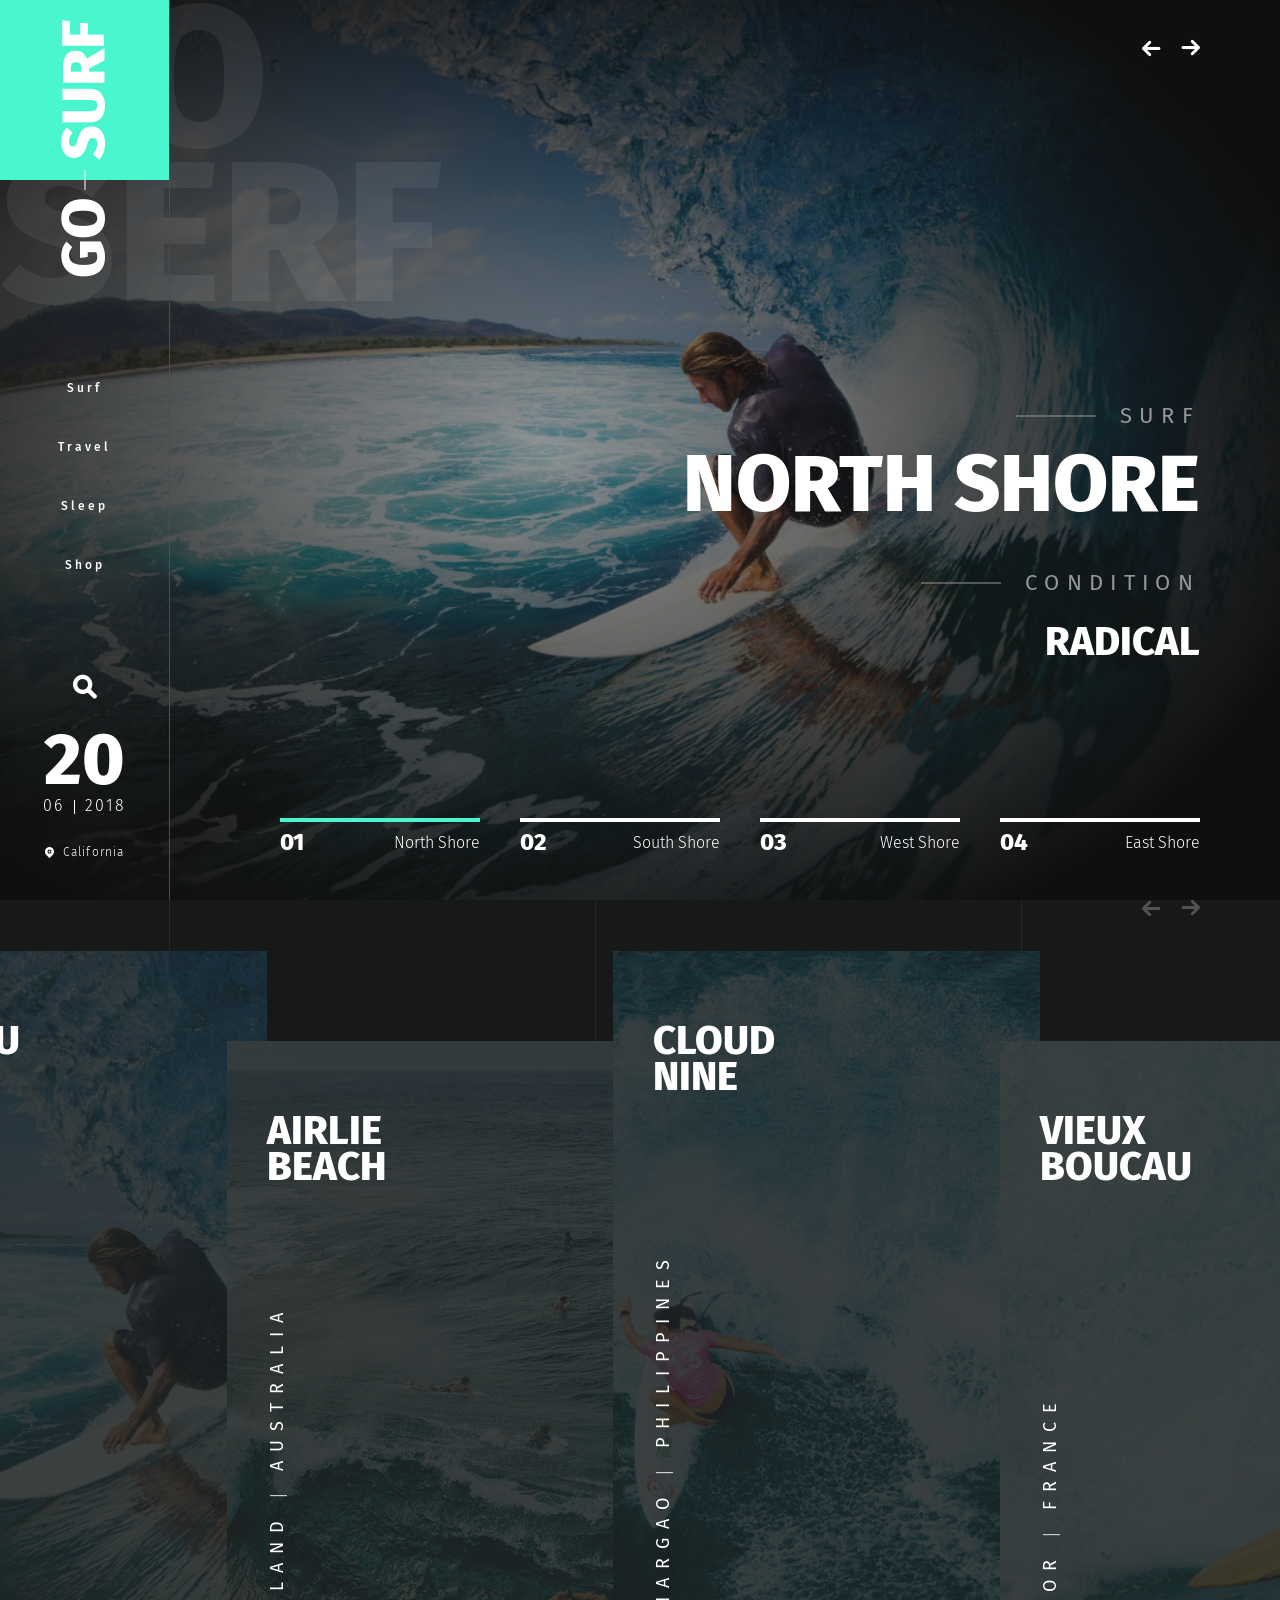
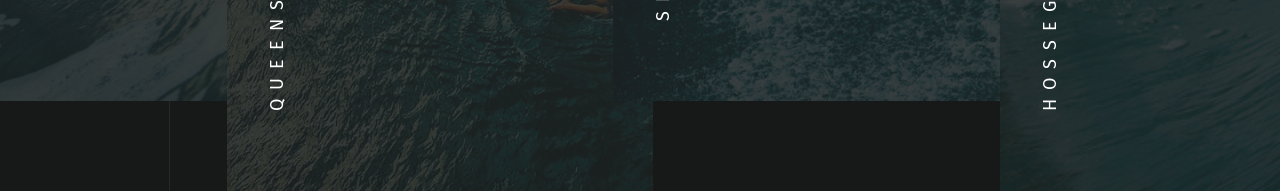
==== commit 2b666e70: "feat: text-cover in hero block" ====
--- a/Surf/index.html
+++ b/Surf/index.html
@@ -63,6 +63,7 @@
 </header>
 		<main class="page">
 			<section class="page__hero hero">
+				<div class="hero__text-cover">go serf</div>
 				<div class="hero__container _container">
 					<div class="hero__slider slider-hero">
 						<div class="slider-hero__body _swiper">
--- a/Surf/css/style.min.css
+++ b/Surf/css/style.min.css
@@ -151,6 +151,9 @@
   overflow: hidden;
   display: flex;
   flex-direction: column;
+  background-image: linear-gradient(90deg, #262828 1px, transparent 0);
+  background-size: 426px;
+  background-position: 169px;
 }
 ._container {
   max-width: 100vw;
@@ -929,9 +932,8 @@
 @media (min-height: 767.98px) and (min-width: 1024px) {
   .header {
     position: absolute;
-    height: 100%;
+    min-height: 100vh;
     border-right: 1px solid #4c4d4d;
-    width: 11.8055555556%;
     max-width: 170px;
   }
   .header._scroll {
@@ -960,7 +962,7 @@
   .header__body {
     flex-direction: column;
     padding: 0px 0px 45px 0px;
-    height: 100%;
+    min-height: 100vh;
     padding: 0px 0px 40px 0px;
   }
 }
@@ -1305,6 +1307,29 @@
   display: flex;
   align-items: flex-end;
 }
+.hero__text-cover {
+  position: absolute;
+  width: 467px;
+  top: 0;
+  left: 0;
+  z-index: 10;
+  opacity: 0.0654;
+  font-weight: 800;
+  pointer-events: none;
+  text-transform: uppercase;
+  font-size: 200px;
+  line-height: 78%;
+}
+@media (max-width: 1230px) {
+  .hero__text-cover {
+    font-size: calc(50px + 150 * ((100vw - 320px) / 910));
+  }
+}
+@media (max-width: 767.98px) {
+  .hero__text-cover {
+    display: none;
+  }
+}
 
 .slider-hero {
   min-width: 0;
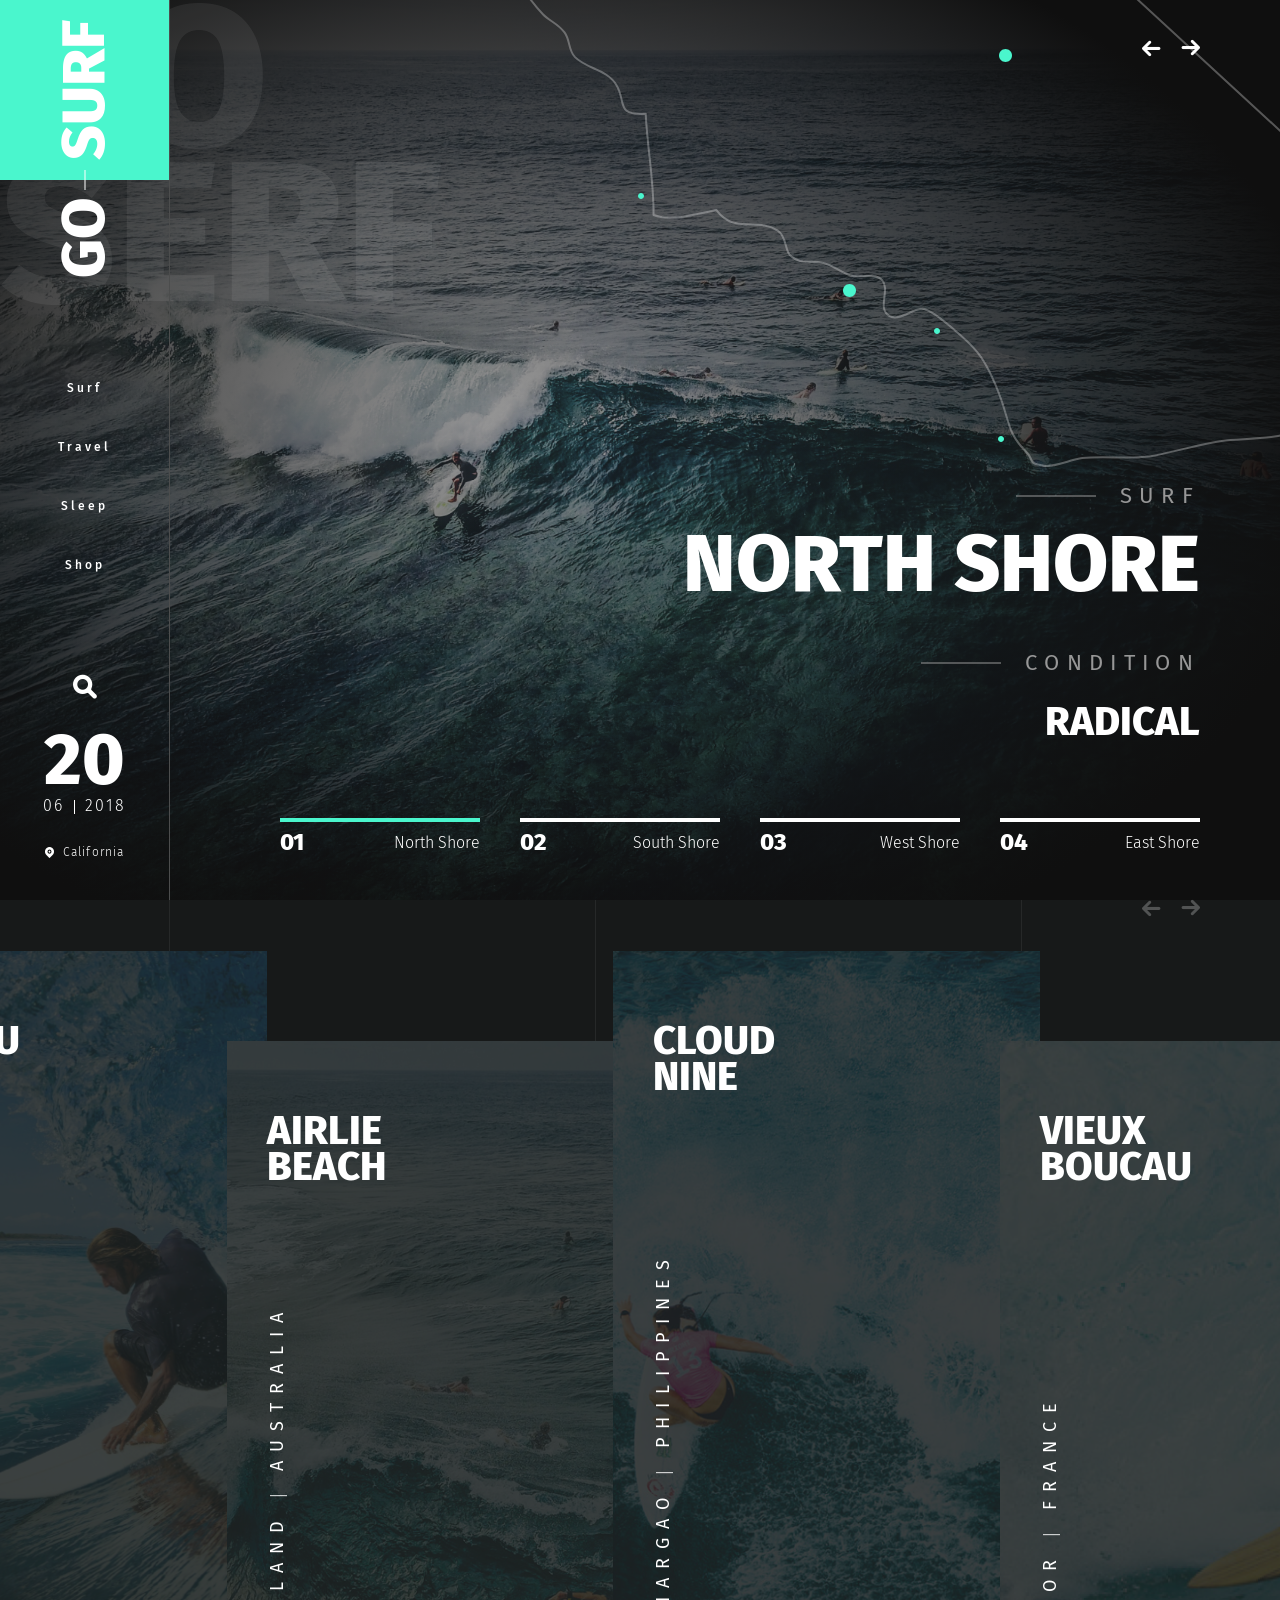
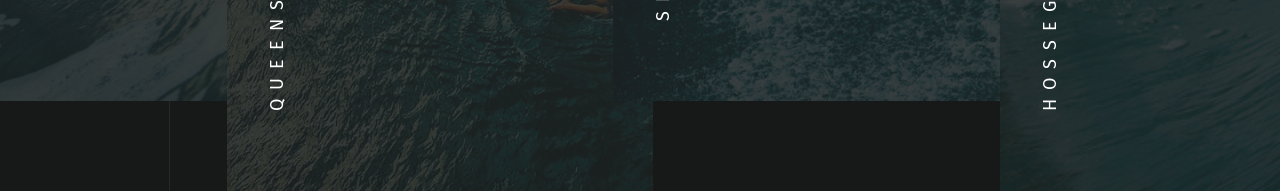
==== commit 55034cfc: "feat: add map to hero section" ====
--- a/Surf/index.html
+++ b/Surf/index.html
@@ -64,6 +64,34 @@
 		<main class="page">
 			<section class="page__hero hero">
 				<div class="hero__text-cover">go serf</div>
+				<div class="hero__map map">
+					<svg width="1064" height="1267" viewBox="0 0 1064 1267" fill="none" xmlns="http://www.w3.org/2000/svg">
+						<g opacity="0.29827">
+							<path
+								d="M1008.08 934.448L443.182 414.142V23.8104L28.1096 1C24.9043 8.54402 4.36709 30.2855 7.57176 42.404C11.43 56.898 30.8387 52.2648 36.4776 61.5906C43.0661 72.58 31.7291 117.251 28.3457 130.14C21.8759 154.555 7.09676 174.335 2.82235 198.75C-4.35982 239.737 10.1824 236.47 37.7242 262.073C84.141 305.258 46.9244 350.048 58.6176 400.777C68.1146 442.122 109.605 463.446 124.8 504.789C136.553 536.63 152.697 544.767 177.746 568.053C177.153 553.916 164.51 512.215 188.253 515.898C211.817 519.522 202.736 554.331 207.247 568.885C211.045 581.003 237.933 605.239 215.616 616.407C208.196 620.09 187.066 605.418 178.577 601.497C184.572 620.209 180.774 639.633 190.271 657.513C201.608 678.838 213.835 670.641 228.853 682.225C244.344 694.164 242.683 707.886 235.797 725.945C228.615 744.775 221.196 741.865 232.592 764.557C240.843 780.951 254.85 801.742 266.9 814.216C273.904 821.463 281.502 823.127 288.506 832.393C294.323 840.115 292.067 850.214 299.012 857.164C310.883 869.104 331.006 869.282 340.384 884.904C350.831 902.309 338.96 915.437 369.706 913.833C371.309 948.643 377.897 980.185 377.541 1014.99C394.695 1021.82 422.414 1013.69 440.399 1010.06C458.266 1034.18 481.355 1017.43 501.774 1030.56C510.678 1036.26 508.837 1050.52 514.239 1055.51C525.339 1065.72 533.529 1059.31 547.301 1062.87C557.51 1065.49 565.404 1072.97 575.138 1075.7C584.338 1078.26 599.475 1072.26 606.301 1080.4C614.492 1090.14 600.78 1107.96 613.127 1115.8C623.395 1122.33 638.115 1106.77 648.088 1109.03C659.721 1111.7 693.079 1142.17 701.271 1152.21C710.59 1163.68 719.969 1185.06 725.25 1199.79C733.501 1222.84 732.373 1234.13 749.408 1251C760.27 1261.75 749.942 1262.52 767.63 1265.67C779.204 1267.75 794.518 1259.37 806.212 1258.07C830.549 1255.39 855.122 1260.03 879.102 1255.45C901.421 1251.18 922.729 1244.17 945.64 1240.9C965.465 1238.05 1000.37 1240.25 1017.94 1230.8C1036.99 1220.64 1038.71 1197.65 1011.17 1201.93C1008.97 1187.26 1018.77 1167 1007.85 1156.85C1023.04 1136.06 1028.56 1121.38 1030.93 1095.96C1032 1084.79 1032.48 1072.44 1038 1063.05C1043.4 1053.78 1058.59 1048.26 1061.56 1040.3C1066.13 1027.94 1058.83 1022.42 1053.25 1015.53C1049.69 1011.07 1039.54 1013.21 1036.63 1009.29C1031.23 1002.1 1036.57 994.678 1033.6 987.431C1024.94 966.462 1014.61 958.205 1008.08 934.444C1008.26 938.424 1008.44 942.463 1008.2 946.384"
+								stroke="white" stroke-width="2" stroke-linecap="round" stroke-linejoin="round" />
+						</g>
+						<path class="map__path"
+							d="M729.114 854.939C720.546 878.321 740.614 886.526 756.675 901.807C761.434 906.336 761.888 913.817 756.879 918.342C746.107 928.074 705.264 913.917 707.854 926.745C710.53 939.994 745.061 958.532 746.618 959.799C760.284 970.932 764.735 999.174 757.208 1014.66C751.852 1025.68 716.342 1021.96 705.172 1018.29C632.024 994.266 664.985 997.131 582.817 989.67C576.527 989.099 569.935 988.806 563.894 990.65C557.671 992.549 557.869 1000.34 559.957 1004.55C566.876 1018.51 597.849 1042.18 589.514 1060.52C586.956 1066.15 580.963 1069.71 578.264 1075.27C576.151 1079.63 576.385 1084.77 575.445 1089.52"
+							stroke="white" stroke-width="2" />
+						<path class="map__location" fill-rule="evenodd" clip-rule="evenodd"
+							d="M573.5 1097C577.09 1097 580 1094.09 580 1090.5C580 1086.91 577.09 1084 573.5 1084C569.91 1084 567 1086.91 567 1090.5C567 1094.09 569.91 1097 573.5 1097Z"
+							fill="#4AF6CD" />
+						<path fill-rule="evenodd" clip-rule="evenodd"
+							d="M661 1134C662.657 1134 664 1132.66 664 1131C664 1129.34 662.657 1128 661 1128C659.343 1128 658 1129.34 658 1131C658 1132.66 659.343 1134 661 1134Z"
+							fill="#4AF6CD" />
+						<path fill-rule="evenodd" clip-rule="evenodd"
+							d="M725 1242C726.657 1242 728 1240.66 728 1239C728 1237.34 726.657 1236 725 1236C723.343 1236 722 1237.34 722 1239C722 1240.66 723.343 1242 725 1242Z"
+							fill="#4AF6CD" />
+						<path fill-rule="evenodd" clip-rule="evenodd"
+							d="M365 999C366.657 999 368 997.657 368 996C368 994.343 366.657 993 365 993C363.343 993 362 994.343 362 996C362 997.657 363.343 999 365 999Z"
+							fill="#4AF6CD" />
+						<path class="map__location" fill-rule="evenodd" clip-rule="evenodd"
+							d="M729.5 862C733.09 862 736 859.09 736 855.5C736 851.91 733.09 849 729.5 849C725.91 849 723 851.91 723 855.5C723 859.09 725.91 862 729.5 862Z"
+							fill="#4AF6CD" />
+					</svg>
+
+				</div>
 				<div class="hero__container _container">
 					<div class="hero__slider slider-hero">
 						<div class="slider-hero__body _swiper">
@@ -75,40 +103,40 @@
 									<h2 class="slider-hero__subtitle title-primary" data-swiper-parallax-x="-300%">Condition</h2>
 									<div class="slider-hero__place title-place" data-swiper-parallax-x="-200%">Radical</div>
 								</div>
+								<div class="slider-hero__bg" style="background-image: url('img/hero/cover.jpg');">
+								</div>
+							</div>
+							<div class="slider-hero__slide" data-name="South Shore">
+								<div class="slider-hero__content">
+									<h2 class="slider-hero__suptitle title-primary" data-swiper-parallax-x="-1400%">Surf</h2>
+									<h1 class="slider-hero__title title" data-swiper-parallax-x="-200%">
+										South Shore</h1>
+									<h2 class="slider-hero__subtitle title-primary" data-swiper-parallax-x="-300%">Condition</h2>
+									<div class="slider-hero__place title-place" data-swiper-parallax-x="-200%">Radical</div>
+								</div>
 								<div class="slider-hero__bg" style="background-image: url('img/collage/01.jpg');">
 								</div>
 							</div>
-							<div class="slider-hero__slide" data-name="South Shore">
-								<div class="slider-hero__content">
-									<h2 class="slider-hero__suptitle title-primary" data-swiper-parallax-x="-1400%">Surf</h2>
-									<h1 class="slider-hero__title title" data-swiper-parallax-x="-200%">
-										South Shore</h1>
+							<div class="slider-hero__slide" data-name="West Shore">
+								<div class="slider-hero__content">
+									<h2 class="slider-hero__suptitle title-primary" data-swiper-parallax-x="-1400%">Surf</h2>
+									<h1 class="slider-hero__title title" data-swiper-parallax-x="-200%">
+										West Shore</h1>
 									<h2 class="slider-hero__subtitle title-primary" data-swiper-parallax-x="-300%">Condition</h2>
 									<div class="slider-hero__place title-place" data-swiper-parallax-x="-200%">Radical</div>
 								</div>
 								<div class="slider-hero__bg" style="background-image: url('img/collage/02.jpg');">
 								</div>
 							</div>
-							<div class="slider-hero__slide" data-name="West Shore">
-								<div class="slider-hero__content">
-									<h2 class="slider-hero__suptitle title-primary" data-swiper-parallax-x="-1400%">Surf</h2>
-									<h1 class="slider-hero__title title" data-swiper-parallax-x="-200%">
-										West Shore</h1>
+							<div class="slider-hero__slide" data-name="East Shore">
+								<div class="slider-hero__content">
+									<h2 class="slider-hero__suptitle title-primary" data-swiper-parallax-x="-1400%">Surf</h2>
+									<h1 class="slider-hero__title title" data-swiper-parallax-x="-200%">
+										East Shore</h1>
 									<h2 class="slider-hero__subtitle title-primary" data-swiper-parallax-x="-300%">Condition</h2>
 									<div class="slider-hero__place title-place" data-swiper-parallax-x="-200%">Radical</div>
 								</div>
 								<div class="slider-hero__bg" style="background-image: url('img/collage/03.jpg');">
-								</div>
-							</div>
-							<div class="slider-hero__slide" data-name="East Shore">
-								<div class="slider-hero__content">
-									<h2 class="slider-hero__suptitle title-primary" data-swiper-parallax-x="-1400%">Surf</h2>
-									<h1 class="slider-hero__title title" data-swiper-parallax-x="-200%">
-										East Shore</h1>
-									<h2 class="slider-hero__subtitle title-primary" data-swiper-parallax-x="-300%">Condition</h2>
-									<div class="slider-hero__place title-place" data-swiper-parallax-x="-200%">Radical</div>
-								</div>
-								<div class="slider-hero__bg" style="background-image: url('img/collage/04.jpg');">
 								</div>
 							</div>
 						</div>
--- a/Surf/css/style.min.css
+++ b/Surf/css/style.min.css
@@ -1301,6 +1301,7 @@
   display: flex;
   min-height: 100vh;
   position: relative;
+  background-color: #000;
 }
 .hero__container {
   flex: 1 1 auto;
@@ -1331,6 +1332,29 @@
   }
 }
 
+.map {
+  display: none;
+}
+@media (min-height: 900px) and (min-width: 1024px) {
+  .map {
+    display: block;
+    position: absolute;
+    top: -800px;
+    right: -60px;
+    z-index: 1;
+    pointer-events: none;
+  }
+}
+.map__path {
+  stroke-dasharray: 600;
+  stroke-dashoffset: 600;
+  animation: mapPath infinite 10s;
+}
+@keyframes mapPath {
+  to {
+    stroke-dashoffset: 0;
+  }
+}
 .slider-hero {
   min-width: 0;
   position: relative;
@@ -1377,7 +1401,7 @@
 @media (min-height: 767.98px) and (min-width: 1024px) {
   .slider-hero__content {
     padding: 80px 80px 80px 0px;
-    margin: 0px 0px 160px 0px;
+    margin: 0px 0px 80px 0px;
   }
 }
 .slider-hero__content > *:last-child {
@@ -1548,6 +1572,7 @@
   text-transform: uppercase;
   position: relative;
   writing-mode: vertical-rl;
+  pointer-events: none;
   transform: rotate(180deg);
 }
 .slider-collage__location span {
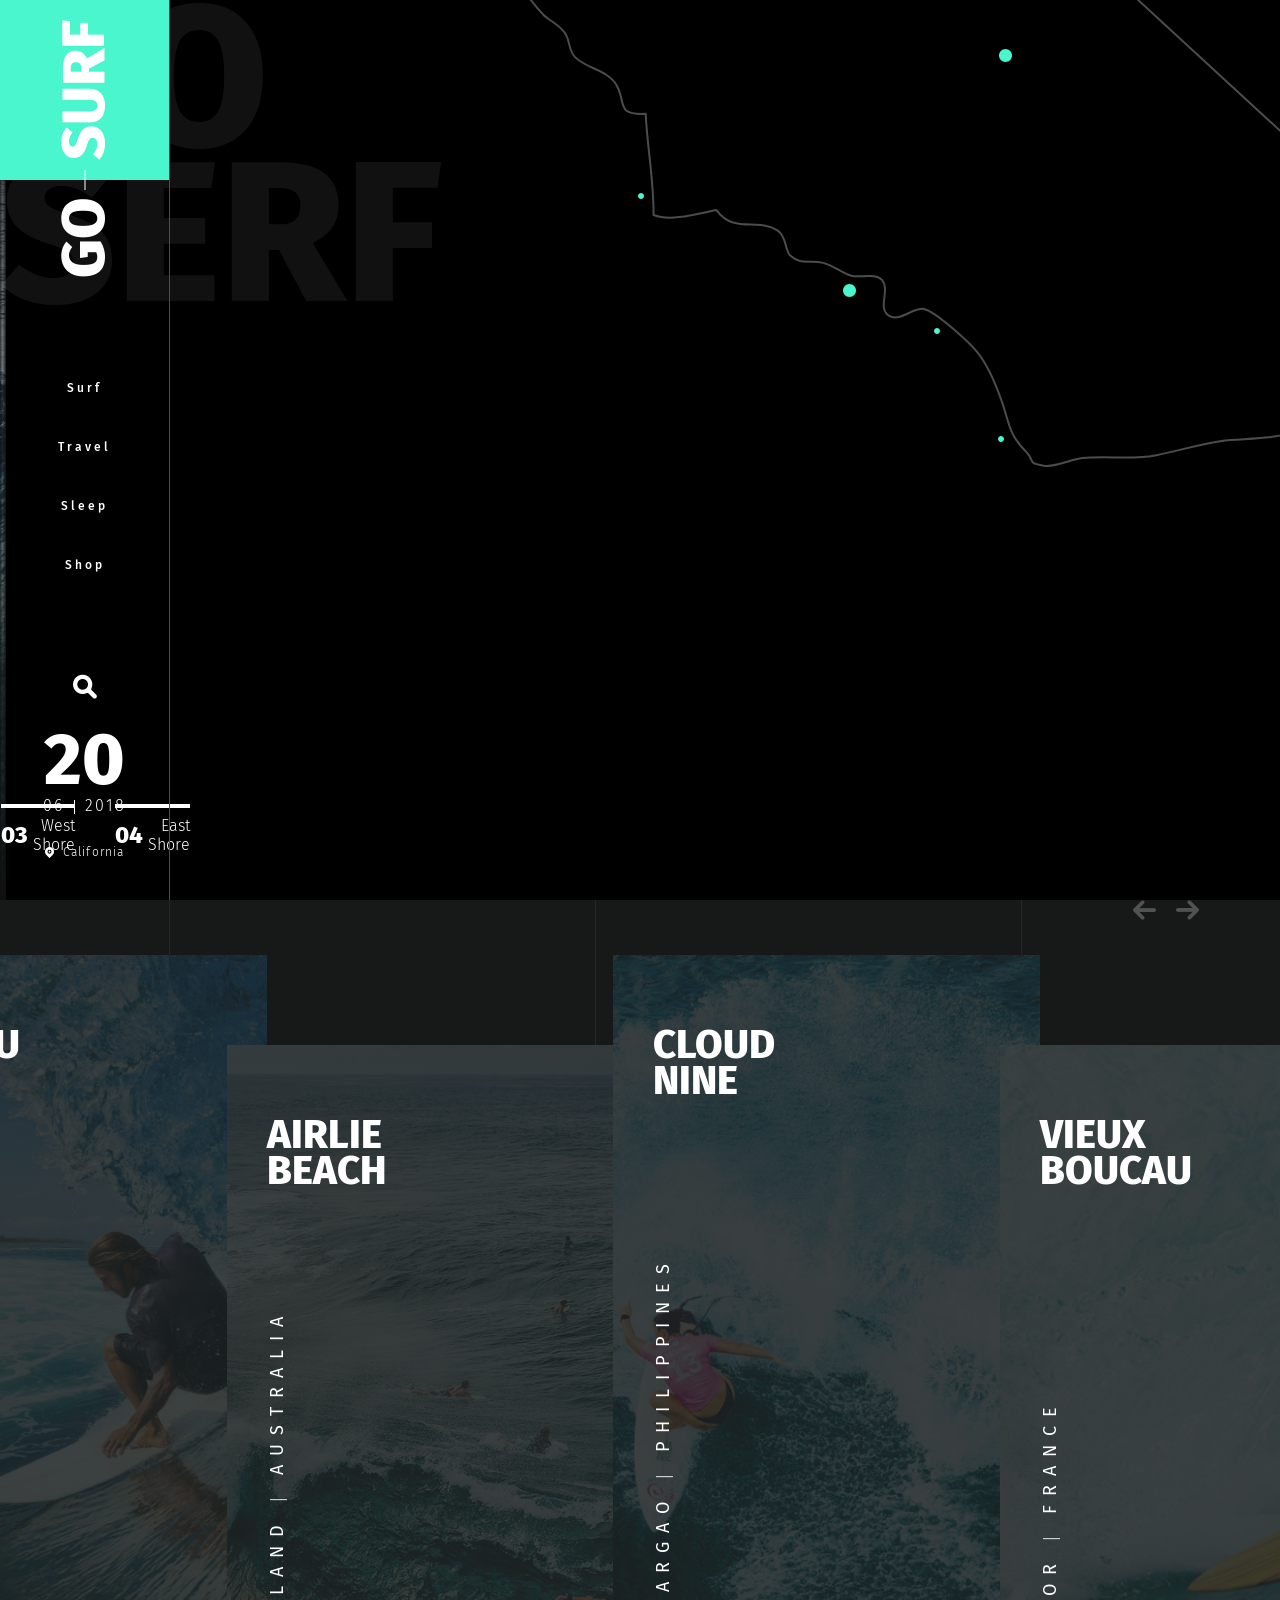
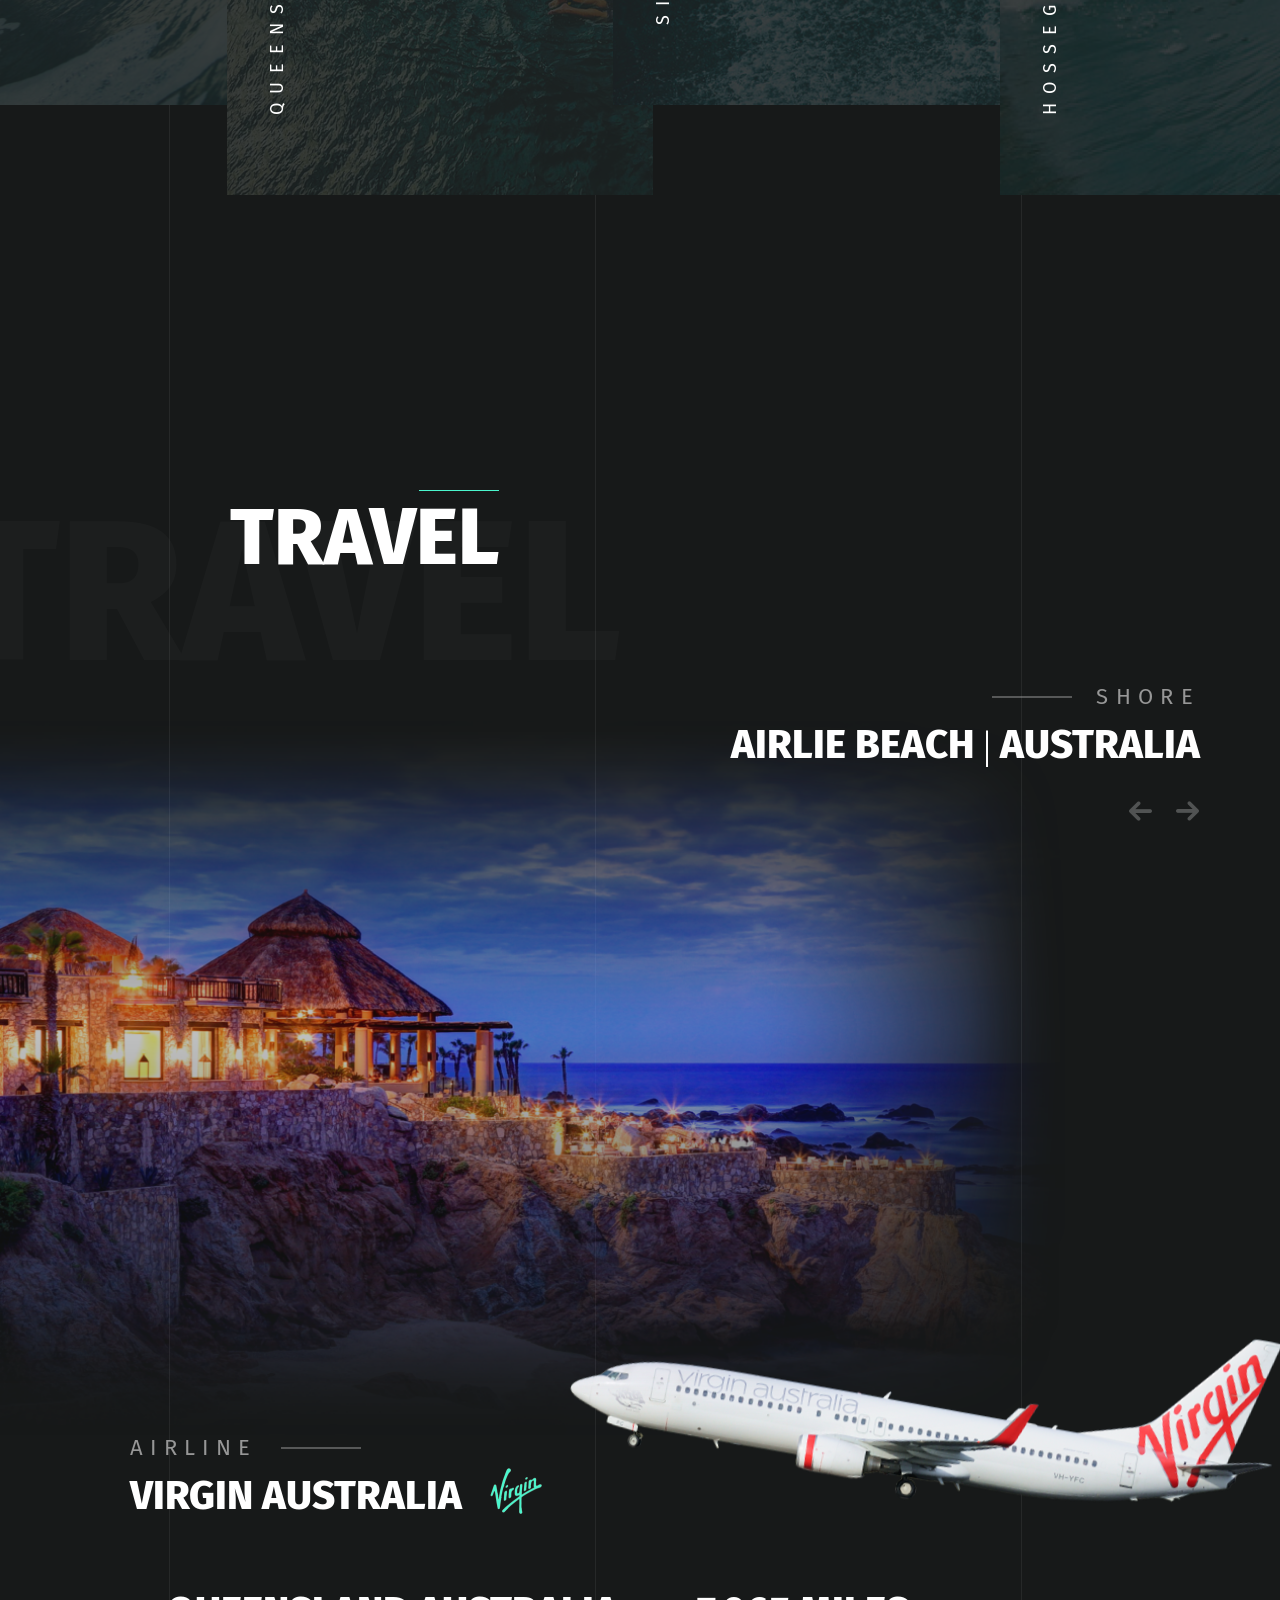
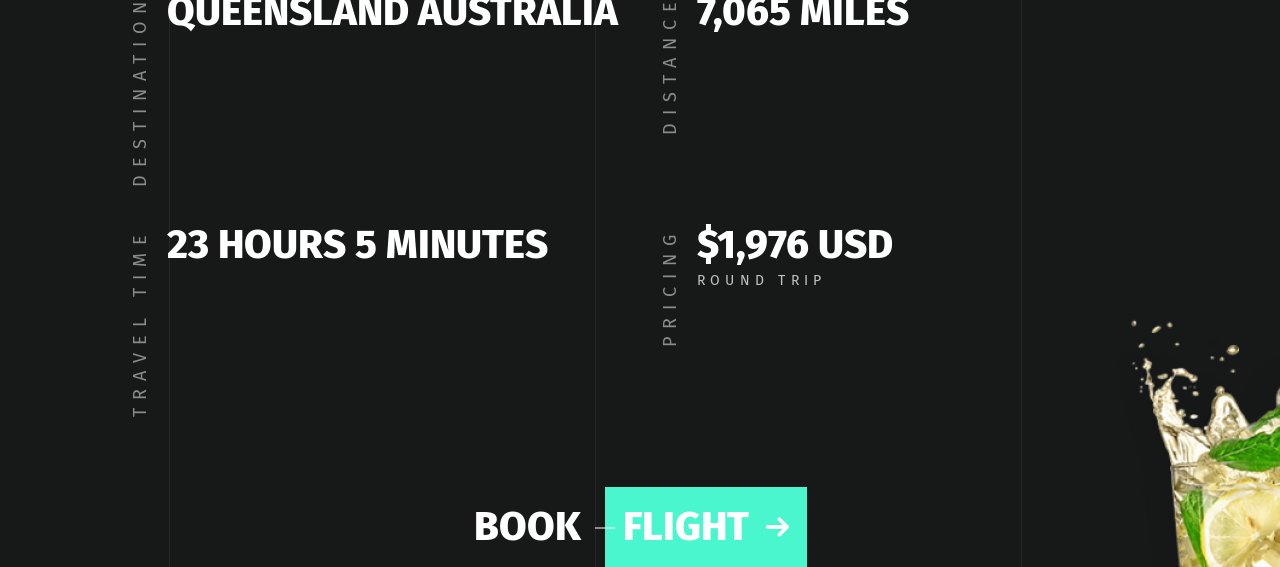
==== commit 620d4d1c: "feat: add cover details in travel section" ====
--- a/Surf/index.html
+++ b/Surf/index.html
@@ -151,76 +151,188 @@
 				</div>
 			</section>
 			<section class="page__collage collage">
-				<div class="collage__container _container">
-					<div class="collage__slider slider-collage">
-						<div class="slider-collage__arrows slider-arrows">
-							<button type="button" class="slider-arrow slider-arrow_prev _icon-arrow-right"></button>
-							<button type="button" class="slider-arrow slider-arrow_next _icon-arrow-right"></button>
-						</div>
-						<div class="slider-collage__body _swiper">
-							<div class="slider-collage__slide">
-								<div class="slider-collage__content">
-									<h3 class="slider-collage__title title-place">Malibu
-										Beach</h3>
-									<div class="slider-collage__location">
-										California <span>|</span> USA
-									</div>
-									<div class="slider-collage__link">
-										<span class="button_sub">View</span>
-										<a href="" class="slider-collage__button button _icon-arrow-right">Surf</a>
-									</div>
-								</div>
-								<div class="slider-collage__image _ibg">
-									<img src="img/collage/01.jpg" alt="Malibu
+				<div class="collage__slider slider-collage">
+					<div class="slider-collage__arrows slider-arrows">
+						<button type="button" class="slider-arrow slider-arrow_prev _icon-arrow-right"></button>
+						<button type="button" class="slider-arrow slider-arrow_next _icon-arrow-right"></button>
+					</div>
+					<div class="slider-collage__body _swiper">
+						<div class="slider-collage__slide">
+							<div class="slider-collage__content">
+								<h3 class="slider-collage__title title-place">Malibu
+									Beach</h3>
+								<div class="slider-collage__location">
+									California <span>|</span> USA
+								</div>
+								<div class="slider-collage__link">
+									<span class="button_sub">View</span>
+									<a href="" class="slider-collage__button button _icon-arrow-right">Surf</a>
+								</div>
+							</div>
+							<div class="slider-collage__image _ibg">
+								<img src="img/collage/01.jpg" alt="Malibu
 									Beach">
-								</div>
-							</div>
-							<div class="slider-collage__slide">
-								<div class="slider-collage__content">
-									<h3 class="slider-collage__title title-place">Airlie
-										Beach</h3>
-									<div class="slider-collage__location">Queensland <span>|</span> Australia</div>
-									<div class="slider-collage__link">
-										<span class="button_sub">View</span>
-										<a href="" class="slider-collage__button button _icon-arrow-right">Surf</a>
-									</div>
-								</div>
-								<div class="slider-collage__image _ibg">
-									<img src="img/collage/02.jpg" alt="Airlie
+							</div>
+						</div>
+						<div class="slider-collage__slide">
+							<div class="slider-collage__content">
+								<h3 class="slider-collage__title title-place">Airlie
+									Beach</h3>
+								<div class="slider-collage__location">Queensland <span>|</span> Australia</div>
+								<div class="slider-collage__link">
+									<span class="button_sub">View</span>
+									<a href="" class="slider-collage__button button _icon-arrow-right">Surf</a>
+								</div>
+							</div>
+							<div class="slider-collage__image _ibg">
+								<img src="img/collage/02.jpg" alt="Airlie
 									Beach">
-								</div>
-							</div>
-							<div class="slider-collage__slide">
-								<div class="slider-collage__content">
-									<h3 class="slider-collage__title title-place">Cloud
-										Nine</h3>
-									<div class="slider-collage__location">Siargao <span>|</span> Philippines</div>
-									<div class="slider-collage__link">
-										<span class="button_sub">View</span>
-										<a href="" class="slider-collage__button button _icon-arrow-right">Surf</a>
-									</div>
-								</div>
-								<div class="slider-collage__image _ibg">
-									<img src="img/collage/03.jpg" alt="Cloud
+							</div>
+						</div>
+						<div class="slider-collage__slide">
+							<div class="slider-collage__content">
+								<h3 class="slider-collage__title title-place">Cloud
+									Nine</h3>
+								<div class="slider-collage__location">Siargao <span>|</span> Philippines</div>
+								<div class="slider-collage__link">
+									<span class="button_sub">View</span>
+									<a href="" class="slider-collage__button button _icon-arrow-right">Surf</a>
+								</div>
+							</div>
+							<div class="slider-collage__image _ibg">
+								<img src="img/collage/03.jpg" alt="Cloud
 									Nine">
-								</div>
-							</div>
-							<div class="slider-collage__slide">
-								<div class="slider-collage__content">
-									<h3 class="slider-collage__title title-place">Vieux
-										Boucau</h3>
-									<div class="slider-collage__location">Hossegor <span>|</span> France</div>
-									<div class="slider-collage__link">
-										<span class="button_sub">View</span>
-										<a href="" class="slider-collage__button button _icon-arrow-right">Surf</a>
-									</div>
-								</div>
-								<div class="slider-collage__image _ibg">
-									<img src="img/collage/04.jpg" alt="Vieux
+							</div>
+						</div>
+						<div class="slider-collage__slide">
+							<div class="slider-collage__content">
+								<h3 class="slider-collage__title title-place">Vieux
+									Boucau</h3>
+								<div class="slider-collage__location">Hossegor <span>|</span> France</div>
+								<div class="slider-collage__link">
+									<span class="button_sub">View</span>
+									<a href="" class="slider-collage__button button _icon-arrow-right">Surf</a>
+								</div>
+							</div>
+							<div class="slider-collage__image _ibg">
+								<img src="img/collage/04.jpg" alt="Vieux
 									Boucau">
-								</div>
-							</div>
-						</div>
+							</div>
+						</div>
+					</div>
+				</div>
+			</section>
+			<section class="page__travel travel">
+				<div class="travel__cocktail">
+					<img src="img/details/cocktail.png" alt="">
+				</div>
+				<div class=" travel__head">
+					<h2 class="travel__title title-section">Travel<span>Travel</span></h2>
+				</div>
+				<div class="travel__slider slider-travel">
+					<div class="slider-travel__arrows slider-arrows">
+						<button type="button" class="slider-arrow slider-arrow_prev _icon-arrow-right"></button>
+						<button type="button" class="slider-arrow slider-arrow_next _icon-arrow-right"></button>
+					</div>
+					<div class="slider-travel__body _swiper">
+						<div class="slider-travel__slide">
+							<div class="slider-travel__place place-slider">
+								<h3 class="place-slider__suptitle title-primary">Shore</h3>
+								<h3 class="place-slider__title title-place">Airlie Beach <span>|</span> Australia</h3>
+							</div>
+							<div class="slider-travel__details">
+								<div class="slider-travel__head head-slider">
+									<h3 class="head-slider__suptitle title-primary title-primary_rev">Airline</h3>
+									<h3 class="head-slider__title title-place">Virgin Australia</h3>
+								</div>
+								<div class="slider-travel__plane" data-swiper-parallax-y="-50%" data-swiper-parallax-x="-200%">
+									<img src="img/travel/plane.png" alt="plane">
+								</div>
+							</div>
+							<div class="slider-travel__items items-slider">
+								<div class="items-slider__block">
+									<div class="items-slider__category title-category">Destination</div>
+									<div class="items-slider__info">
+										<div class="items-slider__title title-place">Queensland
+											Australia</div>
+									</div>
+								</div>
+								<div class="items-slider__block">
+									<div class="items-slider__category title-category">Distance</div>
+									<div class="items-slider__info">
+										<div class="items-slider__title title-place">7,065 Miles</div>
+									</div>
+								</div>
+								<div class="items-slider__block">
+									<div class="items-slider__category title-category">Travel Time</div>
+									<div class="items-slider__info">
+										<div class="items-slider__title title-place">23 Hours
+											5 Minutes</div>
+									</div>
+								</div>
+								<div class="items-slider__block">
+									<div class="items-slider__category title-category">Pricing</div>
+									<div class="items-slider__info">
+										<div class="items-slider__title title-place">$1,976 USD</div>
+										<div class="items-slider__subtitle title-sub">Round Trip</div>
+									</div>
+								</div>
+							</div>
+							<div class="slider-travel__image">
+								<img src="img/sleep/bg.png" alt="">
+							</div>
+						</div>
+						<div class="slider-travel__slide">
+							<div class="slider-travel__place place-slider">
+								<h3 class="place-slider__suptitle title-primary">Shore</h3>
+								<h3 class="place-slider__title title-place">Airlie Beach <span>|</span> Australia</h3>
+							</div>
+							<div class="slider-travel__details">
+								<div class="slider-travel__head head-slider">
+									<h3 class="head-slider__suptitle title-primary title-primary_rev">Airline</h3>
+									<h3 class="head-slider__title title-place">Virgin Australia</h3>
+								</div>
+								<div class="slider-travel__plane" data-swiper-parallax-y="-50%" data-swiper-parallax-x="-200%">
+									<img src="img/travel/plane.png" alt="plane">
+								</div>
+							</div>
+							<div class="slider-travel__items items-slider">
+								<div class="items-slider__block">
+									<div class="items-slider__category title-category">Destination</div>
+									<div class="items-slider__info">
+										<div class="items-slider__title title-place">Queensland
+											Australia</div>
+									</div>
+								</div>
+								<div class="items-slider__block">
+									<div class="items-slider__category title-category">Distance</div>
+									<div class="items-slider__info">
+										<div class="items-slider__title title-place">7,065 Miles</div>
+									</div>
+								</div>
+								<div class="items-slider__block">
+									<div class="items-slider__category title-category">Travel Time</div>
+									<div class="items-slider__info">
+										<div class="items-slider__title title-place">23 Hours
+											5 Minutes</div>
+									</div>
+								</div>
+								<div class="items-slider__block">
+									<div class="items-slider__category title-category">Pricing</div>
+									<div class="items-slider__info">
+										<div class="items-slider__title title-place">$1,976 USD</div>
+										<div class="items-slider__subtitle title-sub">Round Trip</div>
+									</div>
+								</div>
+							</div>
+							<div class="slider-travel__image">
+								<img src="img/travel/bg.png" alt="">
+							</div>
+						</div>
+					</div>
+					<div class="slider-travel__link">
+						<span class="button_sub">Book</span>
+						<a href="" class="slider-travel__button button _icon-arrow-right">Flight</a>
 					</div>
 				</div>
 			</section>
--- a/Surf/css/style.min.css
+++ b/Surf/css/style.min.css
@@ -544,6 +544,7 @@
 }
 
 .title-primary {
+  display: inline-block;
   font-weight: 400;
   font-size: 22px;
   line-height: 145.4545454545%;
@@ -553,15 +554,31 @@
   position: relative;
   padding: 0px 0px 0px 24px;
 }
+@media (max-width: 1230px) {
+  .title-primary {
+    font-size: calc(18px + 4 * ((100vw - 320px) / 910));
+  }
+}
 .title-primary::before {
   content: "";
   position: absolute;
   width: 80px;
   height: 1px;
-  left: 0;
+  right: 100%;
   top: 50%;
-  transform: translate(-100%, -50%);
+  transform: translateY(-50%);
   background-color: #979797;
+}
+@media (max-width: 1230px) {
+  .title-primary::before {
+    width: calc(40px + 40 * ((100vw - 320px) / 910));
+  }
+}
+.title-primary_rev {
+  padding: 0px 24px 0px 0px;
+}
+.title-primary_rev::before {
+  left: 100%;
 }
 
 .title {
@@ -570,12 +587,73 @@
   font-size: 80px;
   line-height: 107.5%;
 }
+@media (max-width: 1230px) {
+  .title {
+    font-size: calc(60px + 20 * ((100vw - 320px) / 910));
+  }
+}
 
 .title-place {
   font-weight: 800;
   text-transform: uppercase;
   font-size: 40px;
   line-height: 90%;
+}
+@media (max-width: 1230px) {
+  .title-place {
+    font-size: calc(24px + 16 * ((100vw - 320px) / 910));
+  }
+}
+.title-place span {
+  font-weight: 100;
+}
+
+.title-section {
+  display: inline-block;
+  font-weight: 800;
+  text-transform: uppercase;
+  font-size: 80px;
+  line-height: 107.5%;
+  position: relative;
+}
+@media (max-width: 1230px) {
+  .title-section {
+    font-size: calc(50px + 30 * ((100vw - 320px) / 910));
+  }
+}
+.title-section::before {
+  content: "";
+  position: absolute;
+  width: 80px;
+  height: 1px;
+  top: -5px;
+  right: 0;
+  background-color: #4af6cd;
+}
+.title-section span {
+  position: absolute;
+  width: 100%;
+  height: 100%;
+  top: 20px;
+  left: -50px;
+  opacity: 0.02;
+  font-weight: 800;
+  pointer-events: none;
+  text-transform: uppercase;
+  font-size: 200px;
+  line-height: 78%;
+}
+@media (max-width: 1230px) {
+  .title-section span {
+    font-size: calc(80px + 120 * ((100vw - 320px) / 910));
+  }
+}
+@media (max-width: 991.98px) {
+  .title-section span {
+    width: auto;
+    left: 50%;
+    transform: translateX(-50%);
+  }
 }
 
 .logo__link {
@@ -607,6 +685,7 @@
 }
 
 .slider-arrow::before {
+  font-size: 20px;
   color: #515353;
   transition: color 0.3s;
 }
@@ -1297,6 +1376,15 @@
 .page {
   flex: 1 1 auto;
 }
+.page__travel {
+  padding-top: 300px;
+}
+@media (max-width: 1230px) {
+  .page__travel {
+    padding-top: calc(100px + 200 * ((100vw - 320px) / 910));
+  }
+}
+
 .hero {
   display: flex;
   min-height: 100vh;
@@ -1606,4 +1694,228 @@
   z-index: 2;
   transition: background-color 0.3s;
   background-color: rgba(28, 33, 33, 0.85);
+}
+
+.travel {
+  position: relative;
+}
+@media (max-width: 991.98px) {
+  .travel__head {
+    text-align: center;
+  }
+}
+.travel__title {
+  margin-bottom: 100px;
+}
+@media (min-width: 991.98px) {
+  .travel__title {
+    padding: 0px 0px 0px 230px;
+  }
+}
+@media (max-width: 1230px) {
+  .travel__title {
+    margin-bottom: calc(80px + 20 * ((100vw - 320px) / 910));
+  }
+}
+.travel__cocktail {
+  position: absolute;
+  bottom: -260px;
+  right: -250px;
+}
+@media (max-width: 767.98px) {
+  .travel__cocktail {
+    display: none;
+  }
+}
+
+.slider-travel {
+  position: relative;
+}
+.slider-travel__arrows {
+  position: absolute;
+  z-index: 5;
+  top: 120px;
+  right: 80px;
+}
+@media (max-width: 1230px) {
+  .slider-travel__arrows {
+    top: calc(80px + 40 * ((100vw - 320px) / 910));
+  }
+}
+@media (max-width: 1230px) {
+  .slider-travel__arrows {
+    right: calc(15px + 65 * ((100vw - 320px) / 910));
+  }
+}
+@media (max-width: 991.98px) {
+  .slider-travel__arrows > *::before {
+    color: #fff;
+  }
+}
+.slider-travel__body {
+  margin-bottom: 70px;
+}
+@media (max-width: 1230px) {
+  .slider-travel__body {
+    margin-bottom: calc(40px + 30 * ((100vw - 320px) / 910));
+  }
+}
+.slider-travel__place {
+  padding-left: 80px;
+  padding-right: 80px;
+  margin-bottom: 500px;
+}
+@media (max-width: 1230px) {
+  .slider-travel__place {
+    padding-left: calc(15px + 65 * ((100vw - 320px) / 910));
+  }
+}
+@media (max-width: 1230px) {
+  .slider-travel__place {
+    padding-right: calc(15px + 65 * ((100vw - 320px) / 910));
+  }
+}
+@media (max-width: 1230px) {
+  .slider-travel__place {
+    margin-bottom: calc(200px + 300 * ((100vw - 320px) / 910));
+  }
+}
+@media (max-width: 479.98px) {
+  .slider-travel__place {
+    margin: 0px 0px 400px 0px;
+  }
+}
+.slider-travel__details {
+  display: flex;
+  align-items: flex-end;
+  justify-content: space-between;
+  margin-bottom: 80px;
+  padding-left: 130px;
+  padding-right: 130px;
+}
+@media (max-width: 1230px) {
+  .slider-travel__details {
+    margin-bottom: calc(40px + 40 * ((100vw - 320px) / 910));
+  }
+}
+@media (max-width: 1230px) {
+  .slider-travel__details {
+    padding-left: calc(15px + 115 * ((100vw - 320px) / 910));
+  }
+}
+@media (max-width: 1230px) {
+  .slider-travel__details {
+    padding-right: calc(15px + 115 * ((100vw - 320px) / 910));
+  }
+}
+.slider-travel__head {
+  padding: 0px 80px 0px 0px;
+  background: url("../img/travel/virgin.png") bottom right no-repeat;
+}
+.slider-travel__plane {
+  z-index: -1;
+  margin-right: -150px;
+}
+@media (max-width: 1230px) {
+  .slider-travel__plane {
+    margin-right: calc(-800px + 650 * ((100vw - 320px) / 910));
+  }
+}
+@media (max-width: 479.98px) {
+  .slider-travel__plane {
+    display: none;
+  }
+}
+.slider-travel__plane img {
+  transform: rotate(10deg);
+}
+.slider-travel__items {
+  padding-left: 130px;
+  padding-right: 130px;
+}
+@media (max-width: 1230px) {
+  .slider-travel__items {
+    padding-left: calc(15px + 115 * ((100vw - 320px) / 910));
+  }
+}
+@media (max-width: 1230px) {
+  .slider-travel__items {
+    padding-right: calc(15px + 115 * ((100vw - 320px) / 910));
+  }
+}
+.slider-travel__image {
+  position: absolute;
+  top: 0;
+  left: 0;
+  z-index: -1;
+  height: 780px;
+}
+@media (max-width: 1230px) {
+  .slider-travel__image {
+    height: calc(500px + 280 * ((100vw - 320px) / 910));
+  }
+}
+.slider-travel__image img {
+  height: 100%;
+}
+.slider-travel__link {
+  text-align: center;
+}
+
+.place-slider {
+  display: flex;
+  flex-direction: column;
+  align-items: flex-end;
+  text-align: right;
+}
+.place-slider__suptitle {
+  margin: 0px 0px 0.6818181818em 0px;
+}
+
+.head-slider__suptitle {
+  margin: 0px 0px 0.6818181818em 0px;
+}
+
+.items-slider {
+  display: grid;
+  gap: 20px;
+}
+@media (min-width: 991.98px) {
+  .items-slider {
+    gap: 40px;
+    grid-template-columns: repeat(4, 1fr);
+  }
+}
+@media (min-width: 991.98px) and (max-width: 1300px) {
+  .items-slider {
+    grid-template-columns: repeat(2, 1fr);
+  }
+}
+@media (min-width: 991.98px) {
+  .items-slider__block {
+    display: flex;
+    align-items: flex-start;
+  }
+}
+.items-slider__category {
+  font-size: 18px;
+  line-height: 122.2222222222%;
+  letter-spacing: 8px;
+  color: rgba(255, 255, 255, 0.5);
+  text-transform: uppercase;
+  margin: 0px 0px 0.2777777778em 0px;
+}
+@media (min-width: 991.98px) {
+  .items-slider__category {
+    writing-mode: vertical-rl;
+    transform: rotate(180deg);
+    margin: 0px 0.8333333333em 0px 0px;
+  }
+}
+.items-slider__subtitle {
+  font-size: 14px;
+  line-height: 257.1428571429%;
+  letter-spacing: 5.25px;
+  color: rgba(255, 255, 255, 0.74);
+  text-transform: uppercase;
 }
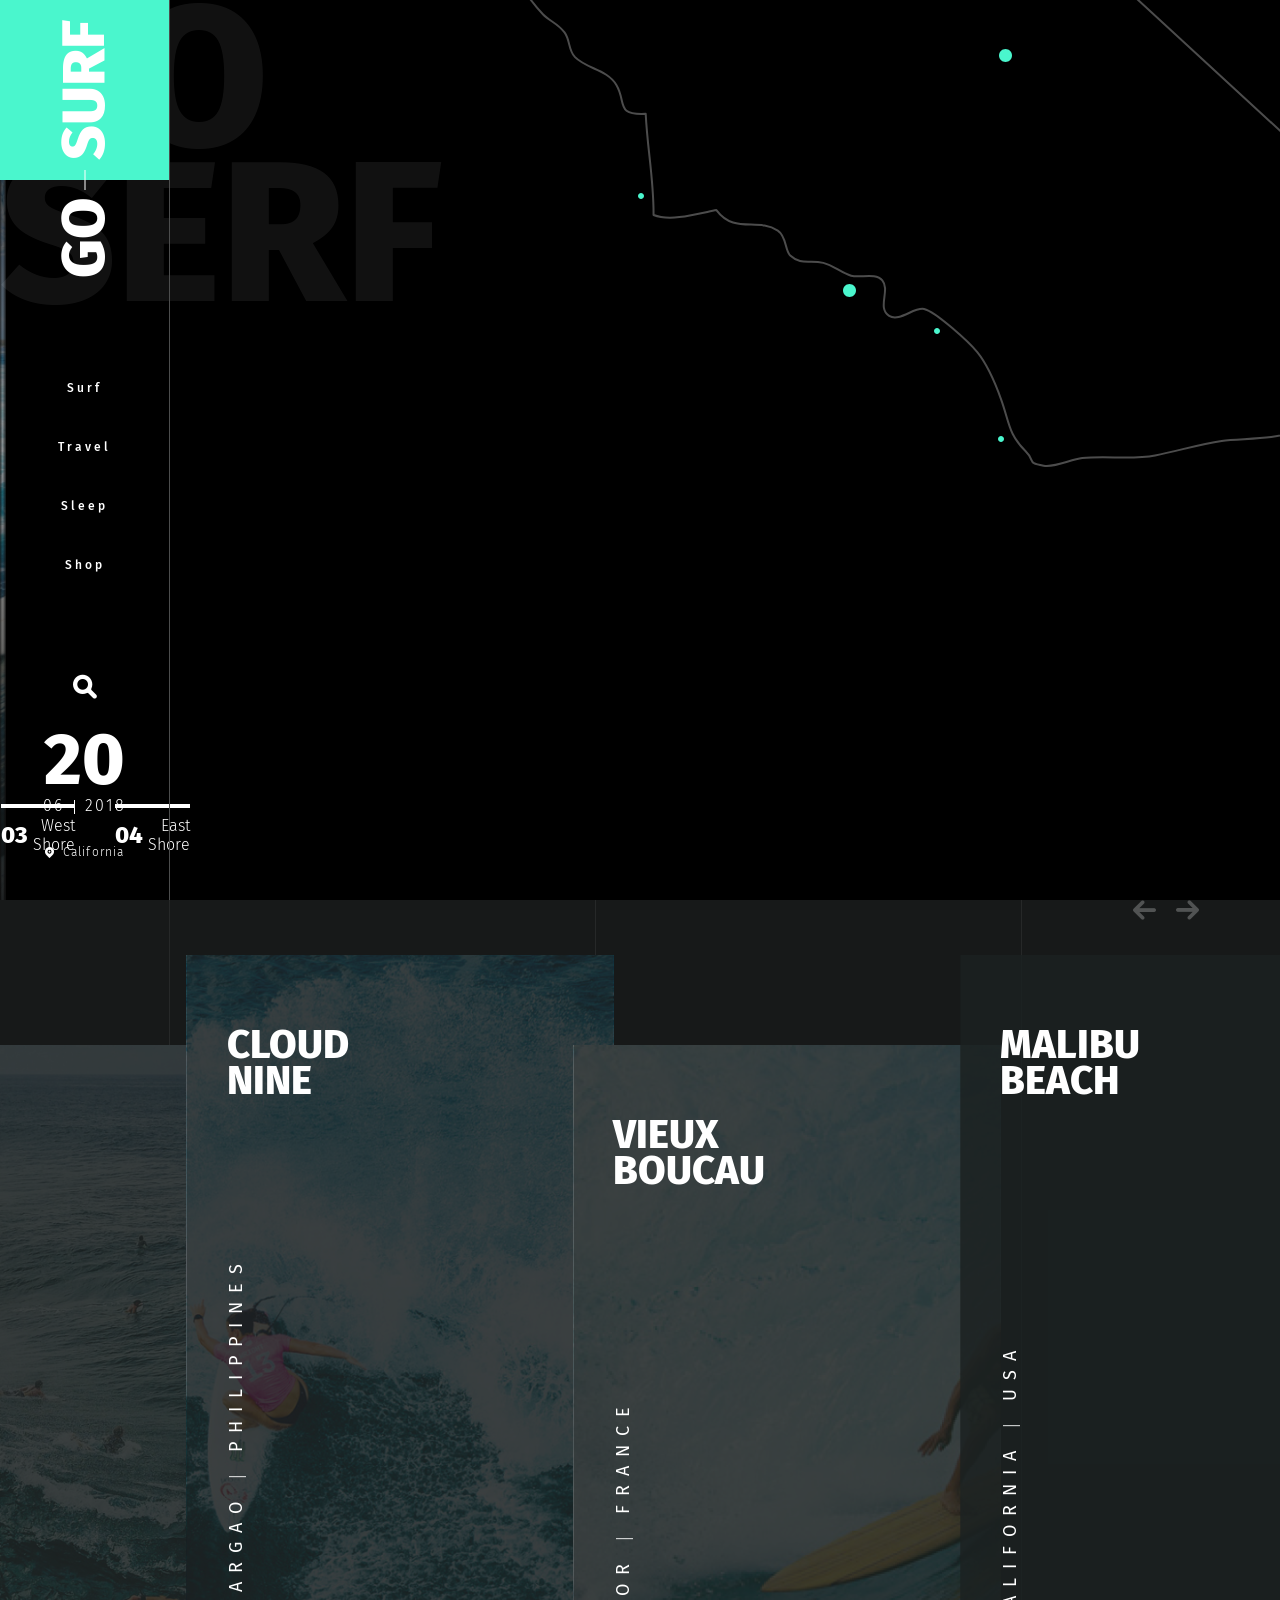
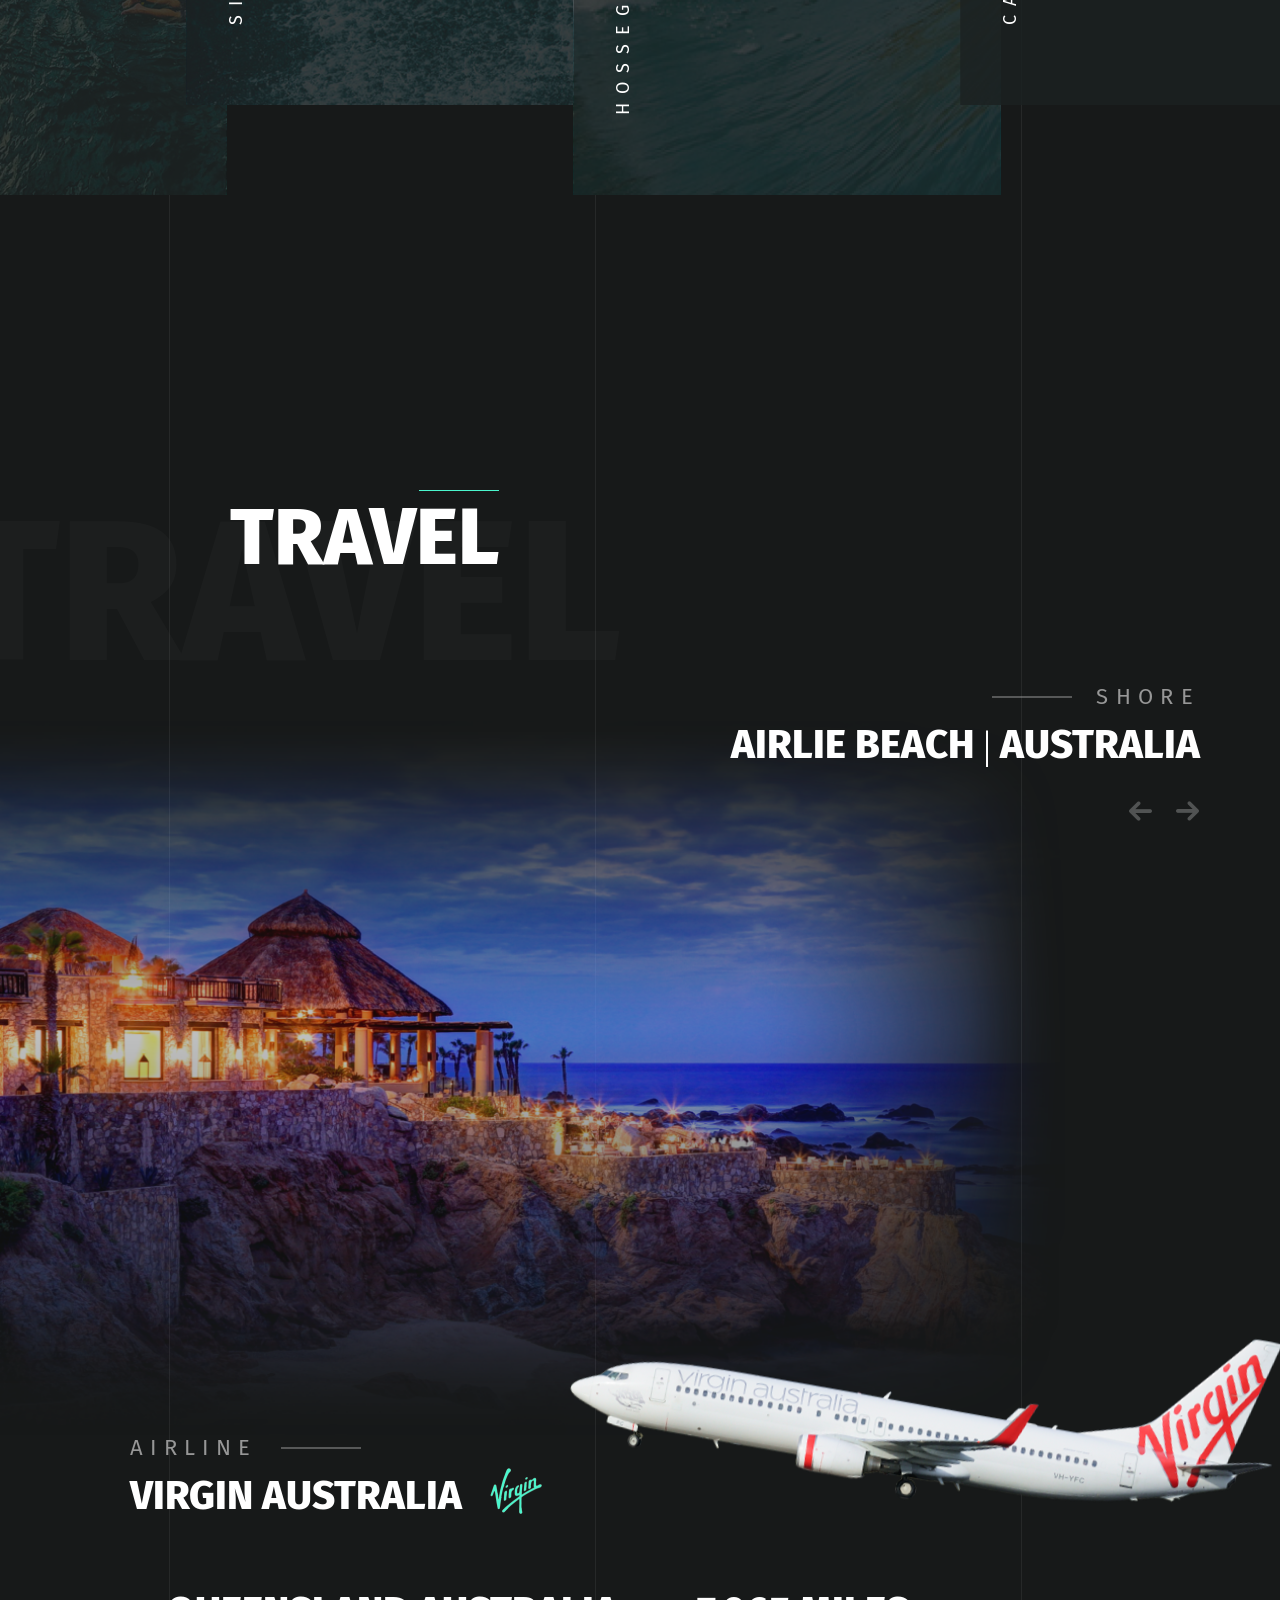
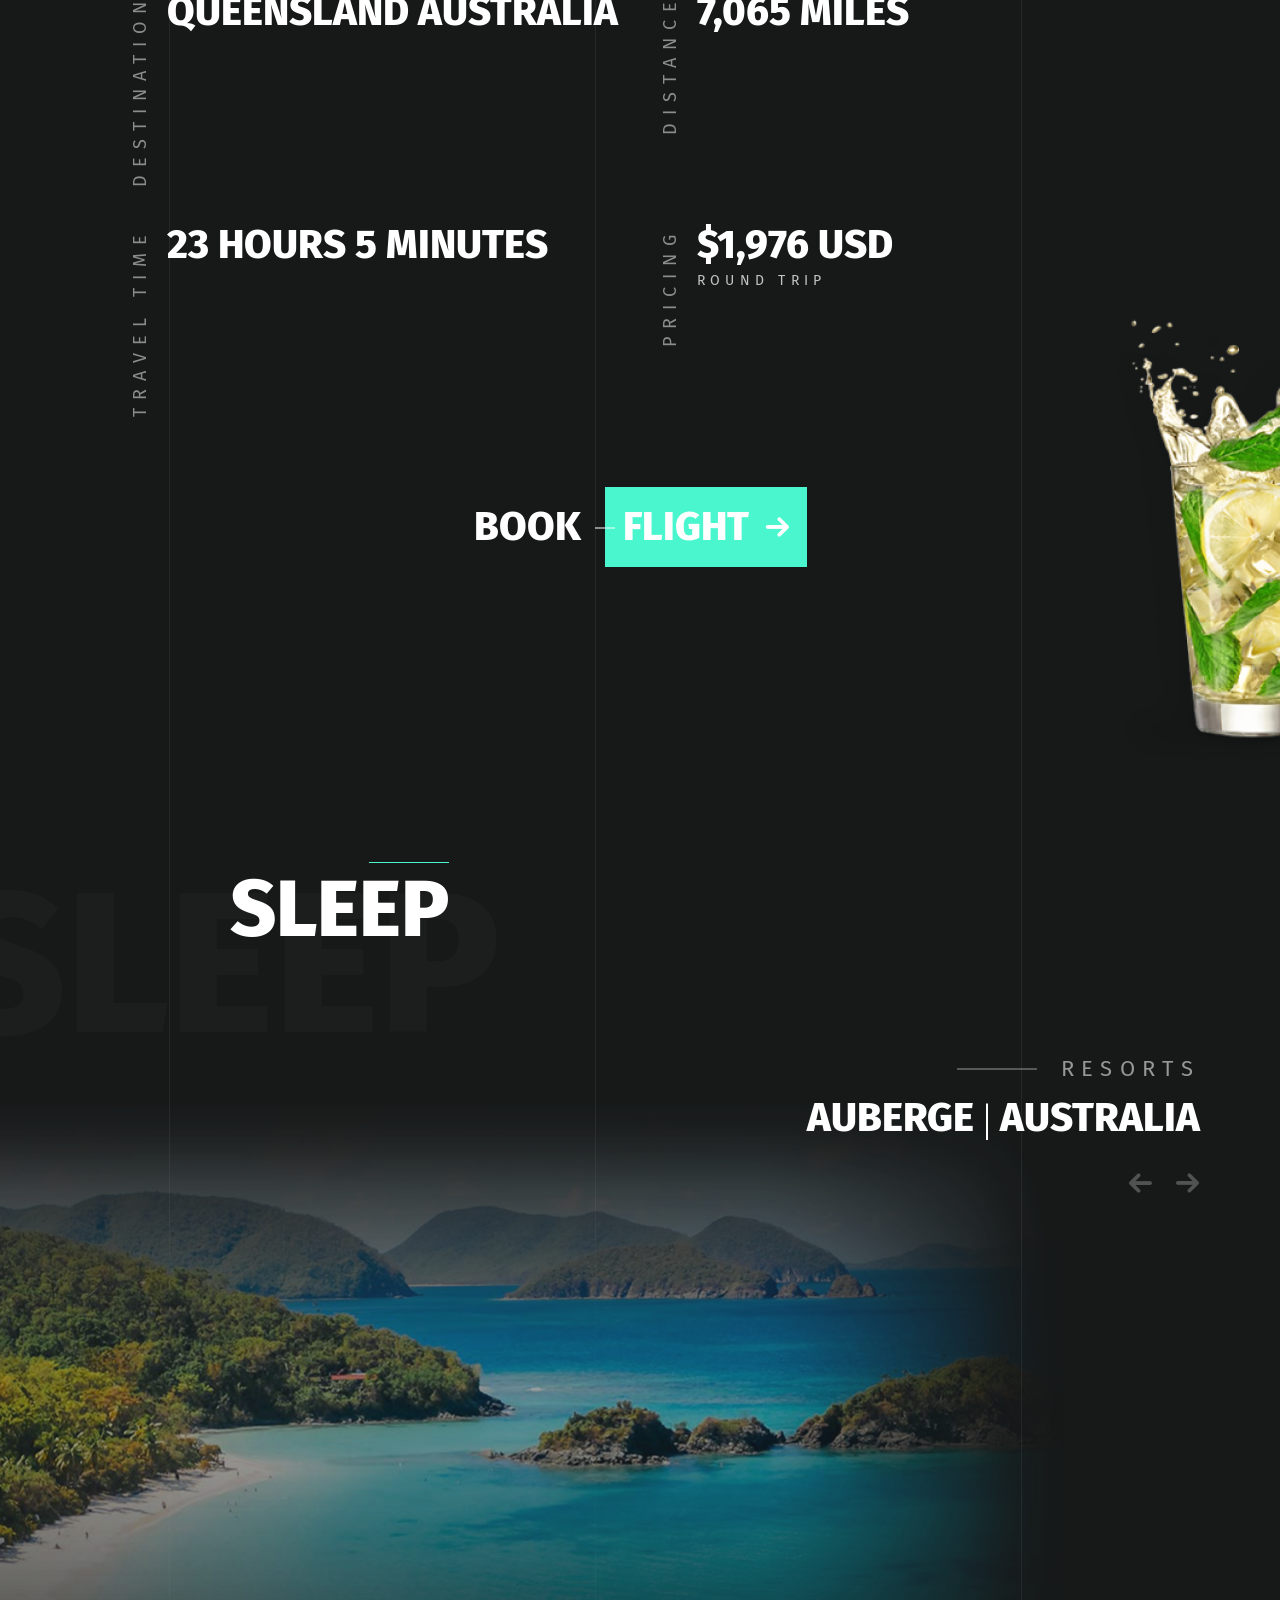
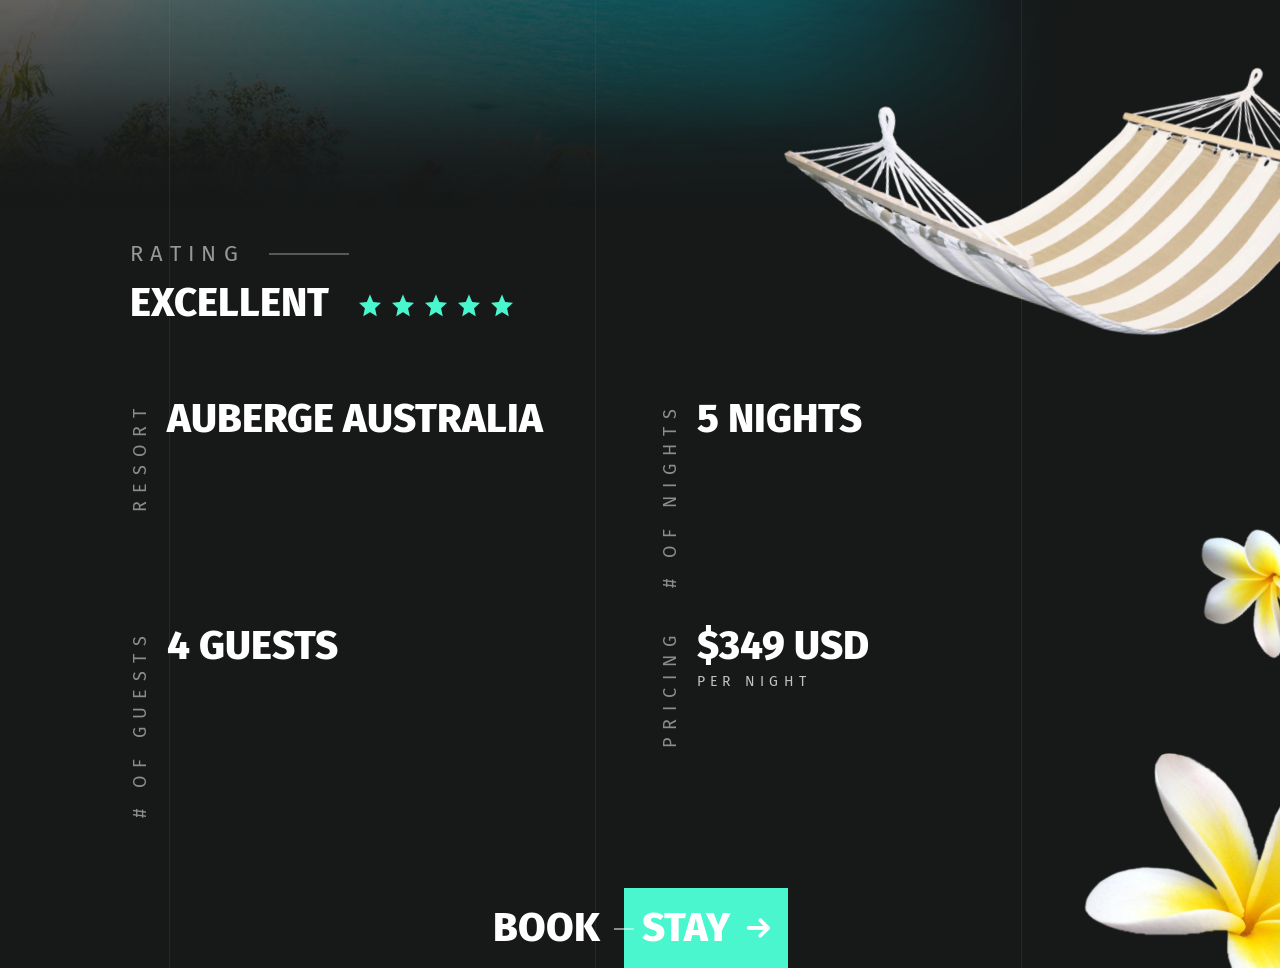
==== commit e3488664: "feat: add sleep section" ====
--- a/Surf/index.html
+++ b/Surf/index.html
@@ -222,12 +222,12 @@
 					</div>
 				</div>
 			</section>
-			<section class="page__travel travel">
-				<div class="travel__cocktail">
+			<section class="page__travel travel section">
+				<div class="travel__cover">
 					<img src="img/details/cocktail.png" alt="">
 				</div>
-				<div class=" travel__head">
-					<h2 class="travel__title title-section">Travel<span>Travel</span></h2>
+				<div class="section__head">
+					<h2 class="section__title title-section">Travel<span>Travel</span></h2>
 				</div>
 				<div class="travel__slider slider-travel">
 					<div class="slider-travel__arrows slider-arrows">
@@ -236,20 +236,20 @@
 					</div>
 					<div class="slider-travel__body _swiper">
 						<div class="slider-travel__slide">
-							<div class="slider-travel__place place-slider">
+							<div class="slider-travel__place place-slider" data-swiper-parallax-x="-100%">
 								<h3 class="place-slider__suptitle title-primary">Shore</h3>
 								<h3 class="place-slider__title title-place">Airlie Beach <span>|</span> Australia</h3>
 							</div>
-							<div class="slider-travel__details">
+							<div class="slider-travel__details" data-swiper-parallax-x="-100%">
 								<div class="slider-travel__head head-slider">
 									<h3 class="head-slider__suptitle title-primary title-primary_rev">Airline</h3>
 									<h3 class="head-slider__title title-place">Virgin Australia</h3>
 								</div>
-								<div class="slider-travel__plane" data-swiper-parallax-y="-50%" data-swiper-parallax-x="-200%">
+								<div class="slider-travel__plane" data-swiper-parallax-y="-50%">
 									<img src="img/travel/plane.png" alt="plane">
 								</div>
 							</div>
-							<div class="slider-travel__items items-slider">
+							<div class="slider-travel__items items-slider" data-swiper-parallax-x="-150%">
 								<div class="items-slider__block">
 									<div class="items-slider__category title-category">Destination</div>
 									<div class="items-slider__info">
@@ -283,20 +283,21 @@
 							</div>
 						</div>
 						<div class="slider-travel__slide">
-							<div class="slider-travel__place place-slider">
+							<div class="slider-travel__place place-slider" data-swiper-parallax-x="-100%">
 								<h3 class="place-slider__suptitle title-primary">Shore</h3>
 								<h3 class="place-slider__title title-place">Airlie Beach <span>|</span> Australia</h3>
 							</div>
-							<div class="slider-travel__details">
+							<div class="slider-travel__details" data-swiper-parallax-x="-100%">
 								<div class="slider-travel__head head-slider">
 									<h3 class="head-slider__suptitle title-primary title-primary_rev">Airline</h3>
 									<h3 class="head-slider__title title-place">Virgin Australia</h3>
 								</div>
-								<div class="slider-travel__plane" data-swiper-parallax-y="-50%" data-swiper-parallax-x="-200%">
+								<div class="slider-travel__plane" data-swiper-parallax-y="-50%">
 									<img src="img/travel/plane.png" alt="plane">
 								</div>
 							</div>
-							<div class="slider-travel__items items-slider">
+							<div class="slider-travel__items items-slider" data-swiper-parallax-x="-150%"
+								data-swiper-parallax-x="-150%">
 								<div class="items-slider__block">
 									<div class="items-slider__category title-category">Destination</div>
 									<div class="items-slider__info">
@@ -333,6 +334,135 @@
 					<div class="slider-travel__link">
 						<span class="button_sub">Book</span>
 						<a href="" class="slider-travel__button button _icon-arrow-right">Flight</a>
+					</div>
+				</div>
+			</section>
+			<section class="page__sleep sleep section">
+				<div class="sleep__cover sleep__cover_small">
+					<img src="img/sleep/frangipani-small.png" alt="">
+				</div>
+				<div class="sleep__cover sleep__cover_big">
+					<img src="img/sleep/frangipani.png" alt="">
+				</div>
+				<div class="section__head">
+					<h2 class="section__title title-section">Sleep<span>sleep</span></h2>
+				</div>
+				<div class="sleep__slider slider-sleep">
+					<div class="slider-sleep__arrows slider-arrows">
+						<button type="button" class="slider-arrow slider-arrow_prev _icon-arrow-right"></button>
+						<button type="button" class="slider-arrow slider-arrow_next _icon-arrow-right"></button>
+					</div>
+					<div class="slider-sleep__body _swiper">
+						<div class="slider-sleep__slide">
+							<div class="slider-sleep__place place-slider" data-swiper-parallax-x="-100%">
+								<h3 class="place-slider__suptitle title-primary">Resorts</h3>
+								<h3 class="place-slider__title title-place">Auberge <span>|</span> Australia</h3>
+							</div>
+							<div class="slider-sleep__details" data-swiper-parallax-x="-100%">
+								<div class="slider-sleep__head head-slider">
+									<h3 class="head-slider__suptitle title-primary title-primary_rev">Rating</h3>
+									<h3 class="head-slider__title title-place">Excellent</h3>
+								</div>
+								<div class="slider-sleep__rating">
+									<div class="slider-sleep__star _icon-star"></div>
+									<div class="slider-sleep__star _icon-star"></div>
+									<div class="slider-sleep__star _icon-star"></div>
+									<div class="slider-sleep__star _icon-star"></div>
+									<div class="slider-sleep__star _icon-star"></div>
+								</div>
+								<div class="slider-sleep__hammock">
+									<img src="img/sleep/hammock.png" alt="hammock">
+								</div>
+							</div>
+							<div class="slider-sleep__items items-slider" data-swiper-parallax-x="-150%">
+								<div class="items-slider__block">
+									<div class="items-slider__category title-category">Resort</div>
+									<div class="items-slider__info">
+										<div class="items-slider__title title-place">Auberge
+											Australia</div>
+									</div>
+								</div>
+								<div class="items-slider__block">
+									<div class="items-slider__category title-category"># of Nights</div>
+									<div class="items-slider__info">
+										<div class="items-slider__title title-place">5 Nights</div>
+									</div>
+								</div>
+								<div class="items-slider__block">
+									<div class="items-slider__category title-category"># of Guests</div>
+									<div class="items-slider__info">
+										<div class="items-slider__title title-place">4 Guests</div>
+									</div>
+								</div>
+								<div class="items-slider__block">
+									<div class="items-slider__category title-category">Pricing</div>
+									<div class="items-slider__info">
+										<div class="items-slider__title title-place">$349 USD</div>
+										<div class="items-slider__subtitle title-sub">Per Night</div>
+									</div>
+								</div>
+							</div>
+							<div class="slider-sleep__image">
+								<img src="img/travel/bg.png" alt="">
+							</div>
+						</div>
+						<div class="slider-sleep__slide">
+							<div class="slider-sleep__place place-slider" data-swiper-parallax-x="-100%">
+								<h3 class="place-slider__suptitle title-primary">Resorts</h3>
+								<h3 class="place-slider__title title-place">Auberge <span>|</span> Australia</h3>
+							</div>
+							<div class="slider-sleep__details" data-swiper-parallax-x="-100%">
+								<div class="slider-sleep__head head-slider">
+									<h3 class="head-slider__suptitle title-primary title-primary_rev">Rating</h3>
+									<h3 class="head-slider__title title-place">Excellent</h3>
+								</div>
+								<div class="slider-sleep__rating">
+									<div class="slider-sleep__star _icon-star"></div>
+									<div class="slider-sleep__star _icon-star"></div>
+									<div class="slider-sleep__star _icon-star"></div>
+									<div class="slider-sleep__star _icon-star"></div>
+									<div class="slider-sleep__star _icon-star"></div>
+								</div>
+								<div class="slider-sleep__hammock">
+									<img src="img/sleep/hammock.png" alt="hammock">
+								</div>
+							</div>
+							<div class="slider-sleep__items items-slider" data-swiper-parallax-x="-150%">
+								<div class="items-slider__block">
+									<div class="items-slider__category title-category">Resort</div>
+									<div class="items-slider__info">
+										<div class="items-slider__title title-place">Auberge
+											Australia</div>
+									</div>
+								</div>
+								<div class="items-slider__block">
+									<div class="items-slider__category title-category"># of Nights</div>
+									<div class="items-slider__info">
+										<div class="items-slider__title title-place">5 Nights</div>
+									</div>
+								</div>
+								<div class="items-slider__block">
+									<div class="items-slider__category title-category"># of Guests</div>
+									<div class="items-slider__info">
+										<div class="items-slider__title title-place">4 Guests</div>
+									</div>
+								</div>
+								<div class="items-slider__block">
+									<div class="items-slider__category title-category">Pricing</div>
+									<div class="items-slider__info">
+										<div class="items-slider__title title-place">$349 USD</div>
+										<div class="items-slider__subtitle title-sub">Per Night</div>
+									</div>
+								</div>
+							</div>
+							<div class="slider-sleep__image">
+								<img src="img/sleep/bg.png" alt="">
+							</div>
+						</div>
+					</div>
+					<div class="slider-sleep__link">
+						<span class="button_sub">Book</span>
+						<a href="" class="slider-sleep__button button _icon-arrow-right">Stay</a>
 					</div>
 				</div>
 			</section>
--- a/Surf/css/style.min.css
+++ b/Surf/css/style.min.css
@@ -702,6 +702,86 @@
   }
 }
 
+.place-slider {
+  display: flex;
+  flex-direction: column;
+  align-items: flex-end;
+  text-align: right;
+}
+.place-slider__suptitle {
+  margin: 0px 0px 0.6818181818em 0px;
+}
+
+.head-slider__suptitle {
+  margin: 0px 0px 0.6818181818em 0px;
+}
+
+.items-slider {
+  display: grid;
+  gap: 20px;
+}
+@media (min-width: 991.98px) {
+  .items-slider {
+    gap: 40px;
+    grid-template-columns: repeat(4, 1fr);
+  }
+}
+@media (min-width: 991.98px) and (max-width: 1300px) {
+  .items-slider {
+    grid-template-columns: repeat(2, 1fr);
+  }
+}
+@media (min-width: 991.98px) {
+  .items-slider__block {
+    display: flex;
+    align-items: flex-start;
+  }
+}
+.items-slider__category {
+  font-size: 18px;
+  line-height: 122.2222222222%;
+  letter-spacing: 8px;
+  color: rgba(255, 255, 255, 0.5);
+  text-transform: uppercase;
+  margin: 0px 0px 0.2777777778em 0px;
+}
+@media (min-width: 991.98px) {
+  .items-slider__category {
+    writing-mode: vertical-rl;
+    transform: rotate(180deg);
+    margin: 0px 0.8333333333em 0px 0px;
+  }
+}
+.items-slider__subtitle {
+  font-size: 14px;
+  line-height: 257.1428571429%;
+  letter-spacing: 5.25px;
+  color: rgba(255, 255, 255, 0.74);
+  text-transform: uppercase;
+}
+
+.section {
+  position: relative;
+}
+@media (max-width: 991.98px) {
+  .section__head {
+    text-align: center;
+  }
+}
+.section__title {
+  margin-bottom: 100px;
+}
+@media (min-width: 991.98px) {
+  .section__title {
+    padding: 0px 0px 0px 230px;
+  }
+}
+@media (max-width: 1230px) {
+  .section__title {
+    margin-bottom: calc(80px + 20 * ((100vw - 320px) / 910));
+  }
+}
+
 .row:after {
   display: block;
   content: "";
@@ -1384,6 +1464,14 @@
     padding-top: calc(100px + 200 * ((100vw - 320px) / 910));
   }
 }
+.page__sleep {
+  padding-top: 300px;
+}
+@media (max-width: 1230px) {
+  .page__sleep {
+    padding-top: calc(100px + 200 * ((100vw - 320px) / 910));
+  }
+}
 
 .hero {
   display: flex;
@@ -1696,34 +1784,13 @@
   background-color: rgba(28, 33, 33, 0.85);
 }
 
-.travel {
-  position: relative;
-}
-@media (max-width: 991.98px) {
-  .travel__head {
-    text-align: center;
-  }
-}
-.travel__title {
-  margin-bottom: 100px;
-}
-@media (min-width: 991.98px) {
-  .travel__title {
-    padding: 0px 0px 0px 230px;
-  }
-}
-@media (max-width: 1230px) {
-  .travel__title {
-    margin-bottom: calc(80px + 20 * ((100vw - 320px) / 910));
-  }
-}
-.travel__cocktail {
+.travel__cover {
   position: absolute;
   bottom: -260px;
   right: -250px;
 }
 @media (max-width: 767.98px) {
-  .travel__cocktail {
+  .travel__cover {
     display: none;
   }
 }
@@ -1862,60 +1929,166 @@
   text-align: center;
 }
 
-.place-slider {
-  display: flex;
-  flex-direction: column;
+.sleep__cover {
+  position: absolute;
+  z-index: 10;
+}
+.sleep__cover_small {
+  right: -55px;
+  bottom: 320px;
+  transform: rotate(25deg);
+}
+.sleep__cover_big {
+  bottom: -50px;
+  right: -150px;
+}
+@media (max-width: 767.98px) {
+  .sleep__cover {
+    display: none;
+  }
+}
+
+.slider-sleep {
+  position: relative;
+}
+.slider-sleep__arrows {
+  position: absolute;
+  z-index: 5;
+  top: 120px;
+  right: 80px;
+}
+@media (max-width: 1230px) {
+  .slider-sleep__arrows {
+    top: calc(80px + 40 * ((100vw - 320px) / 910));
+  }
+}
+@media (max-width: 1230px) {
+  .slider-sleep__arrows {
+    right: calc(15px + 65 * ((100vw - 320px) / 910));
+  }
+}
+@media (max-width: 991.98px) {
+  .slider-sleep__arrows > *::before {
+    color: #fff;
+  }
+}
+.slider-sleep__body {
+  margin-bottom: 70px;
+}
+@media (max-width: 1230px) {
+  .slider-sleep__body {
+    margin-bottom: calc(40px + 30 * ((100vw - 320px) / 910));
+  }
+}
+.slider-sleep__place {
+  padding-left: 80px;
+  padding-right: 80px;
+  margin-bottom: 500px;
+}
+@media (max-width: 1230px) {
+  .slider-sleep__place {
+    padding-left: calc(15px + 65 * ((100vw - 320px) / 910));
+  }
+}
+@media (max-width: 1230px) {
+  .slider-sleep__place {
+    padding-right: calc(15px + 65 * ((100vw - 320px) / 910));
+  }
+}
+@media (max-width: 1230px) {
+  .slider-sleep__place {
+    margin-bottom: calc(200px + 300 * ((100vw - 320px) / 910));
+  }
+}
+@media (max-width: 479.98px) {
+  .slider-sleep__place {
+    margin: 0px 0px 400px 0px;
+  }
+}
+.slider-sleep__details {
+  display: flex;
   align-items: flex-end;
-  text-align: right;
-}
-.place-slider__suptitle {
-  margin: 0px 0px 0.6818181818em 0px;
-}
-
-.head-slider__suptitle {
-  margin: 0px 0px 0.6818181818em 0px;
-}
-
-.items-slider {
-  display: grid;
-  gap: 20px;
-}
-@media (min-width: 991.98px) {
-  .items-slider {
-    gap: 40px;
-    grid-template-columns: repeat(4, 1fr);
-  }
-}
-@media (min-width: 991.98px) and (max-width: 1300px) {
-  .items-slider {
-    grid-template-columns: repeat(2, 1fr);
-  }
-}
-@media (min-width: 991.98px) {
-  .items-slider__block {
-    display: flex;
-    align-items: flex-start;
-  }
-}
-.items-slider__category {
-  font-size: 18px;
-  line-height: 122.2222222222%;
-  letter-spacing: 8px;
-  color: rgba(255, 255, 255, 0.5);
-  text-transform: uppercase;
-  margin: 0px 0px 0.2777777778em 0px;
-}
-@media (min-width: 991.98px) {
-  .items-slider__category {
-    writing-mode: vertical-rl;
-    transform: rotate(180deg);
-    margin: 0px 0.8333333333em 0px 0px;
-  }
-}
-.items-slider__subtitle {
-  font-size: 14px;
-  line-height: 257.1428571429%;
-  letter-spacing: 5.25px;
-  color: rgba(255, 255, 255, 0.74);
-  text-transform: uppercase;
+  margin-bottom: 80px;
+  padding-left: 130px;
+  padding-right: 130px;
+}
+@media (max-width: 1230px) {
+  .slider-sleep__details {
+    margin-bottom: calc(40px + 40 * ((100vw - 320px) / 910));
+  }
+}
+@media (max-width: 1230px) {
+  .slider-sleep__details {
+    padding-left: calc(15px + 115 * ((100vw - 320px) / 910));
+  }
+}
+@media (max-width: 1230px) {
+  .slider-sleep__details {
+    padding-right: calc(15px + 115 * ((100vw - 320px) / 910));
+  }
+}
+.slider-sleep__rating {
+  display: flex;
+  align-items: center;
+  flex: 1 1 auto;
+  margin: 0px 0px 5px 0px;
+}
+.slider-sleep__star::before {
+  color: #4af6cd;
+  font-size: 22px;
+}
+.slider-sleep__star:not(:last-child) {
+  margin: 0px 11px 0px 0px;
+}
+.slider-sleep__head {
+  padding: 0px 30px 0px 0px;
+}
+.slider-sleep__hammock {
+  z-index: -1;
+  margin-right: -200px;
+}
+@media (max-width: 1230px) {
+  .slider-sleep__hammock {
+    margin-right: calc(-400px + 200 * ((100vw - 320px) / 910));
+  }
+}
+@media (max-width: 479.98px) {
+  .slider-sleep__hammock {
+    display: none;
+  }
+}
+.slider-sleep__hammock img {
+  transform: rotate(10deg);
+}
+.slider-sleep__items {
+  padding-left: 130px;
+  padding-right: 130px;
+}
+@media (max-width: 1230px) {
+  .slider-sleep__items {
+    padding-left: calc(15px + 115 * ((100vw - 320px) / 910));
+  }
+}
+@media (max-width: 1230px) {
+  .slider-sleep__items {
+    padding-right: calc(15px + 115 * ((100vw - 320px) / 910));
+  }
+}
+.slider-sleep__image {
+  position: absolute;
+  top: 0;
+  left: 0;
+  z-index: -1;
+  height: 780px;
+}
+@media (max-width: 1230px) {
+  .slider-sleep__image {
+    height: calc(500px + 280 * ((100vw - 320px) / 910));
+  }
+}
+.slider-sleep__image img {
+  height: 100%;
+}
+.slider-sleep__link {
+  text-align: center;
 }
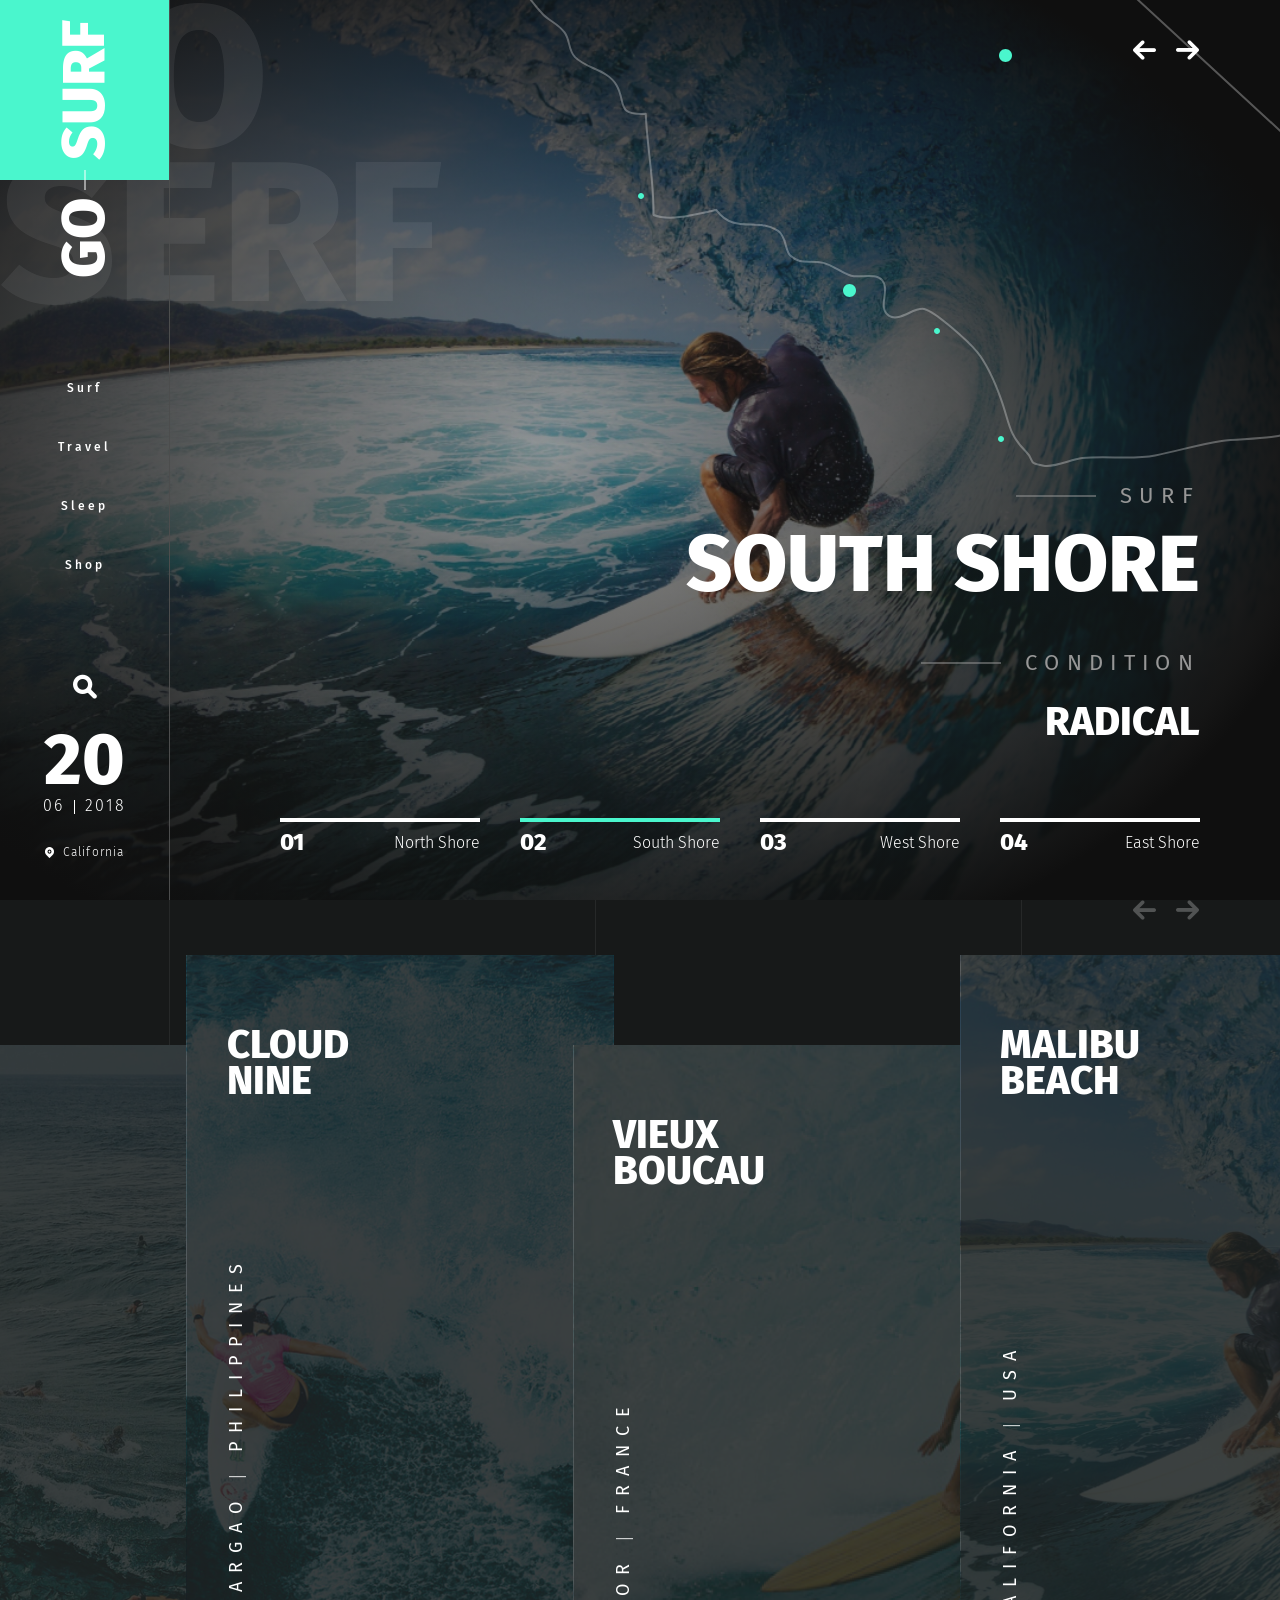
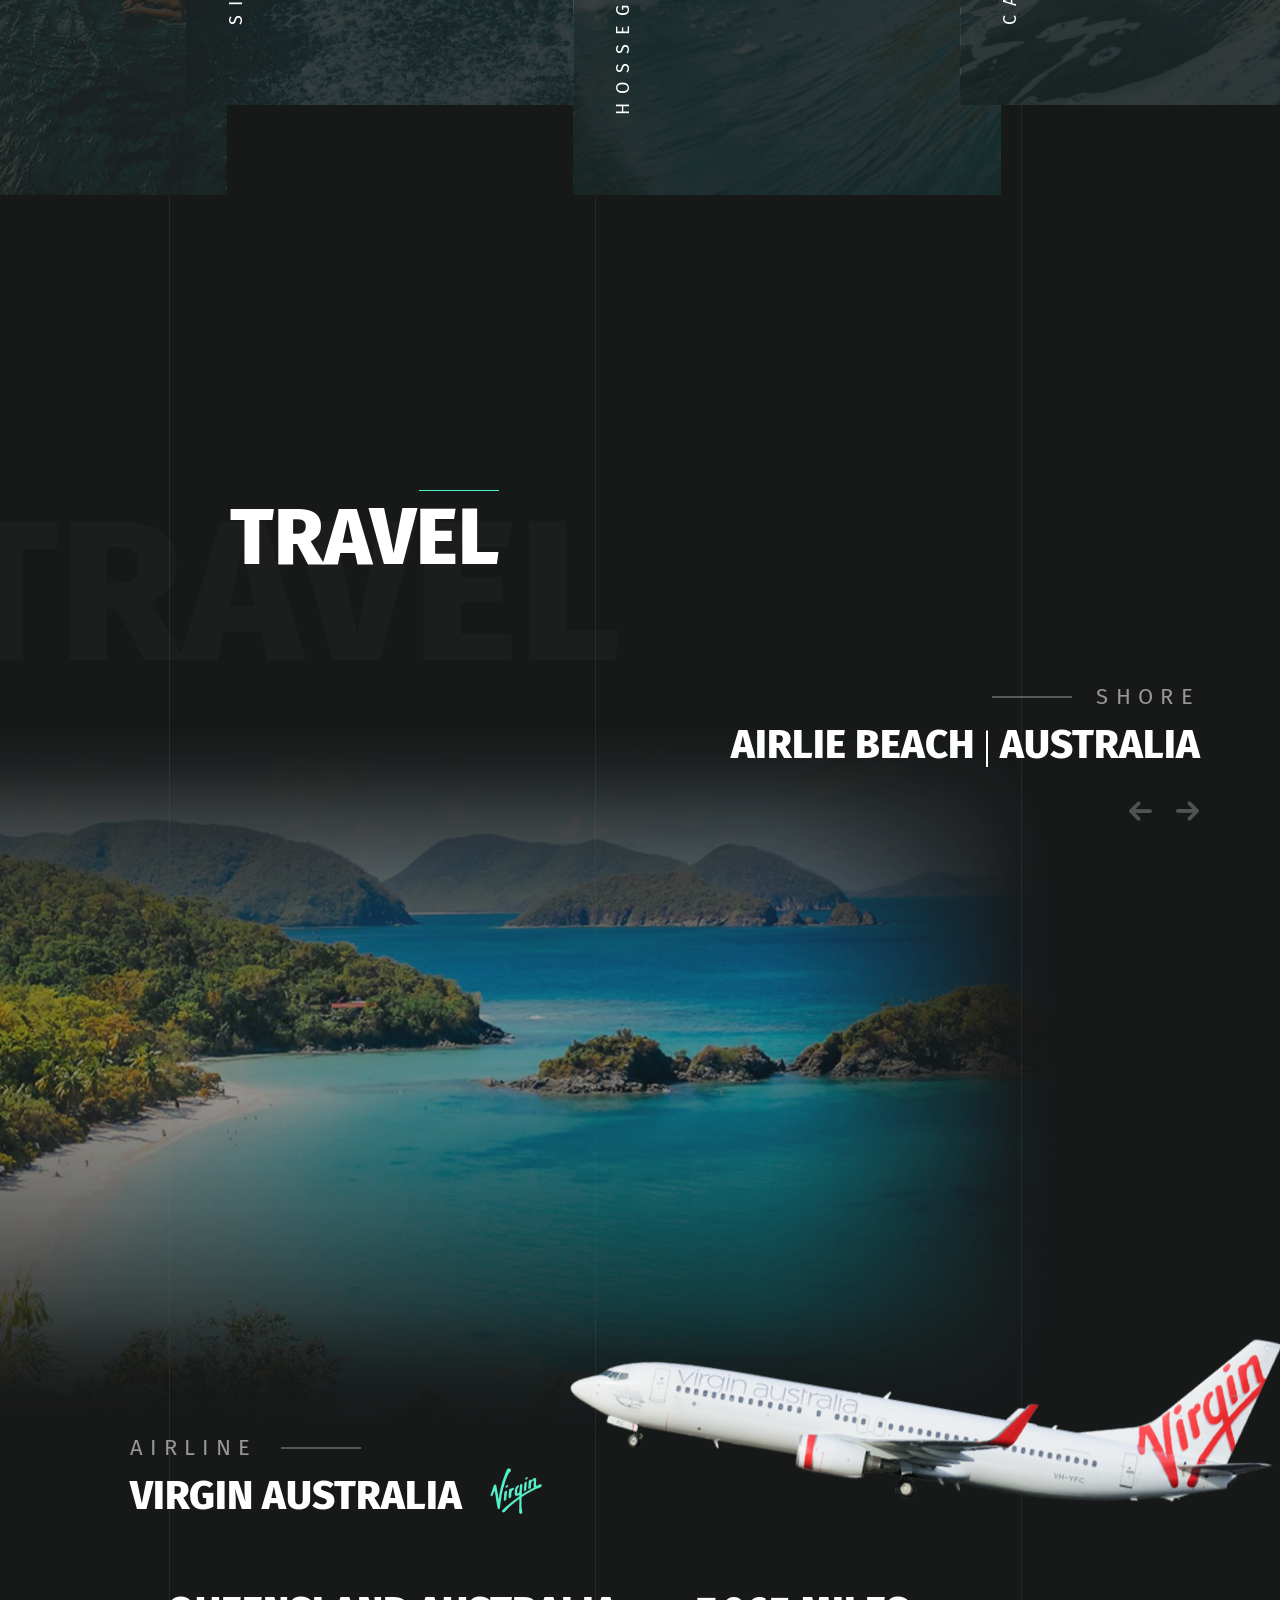
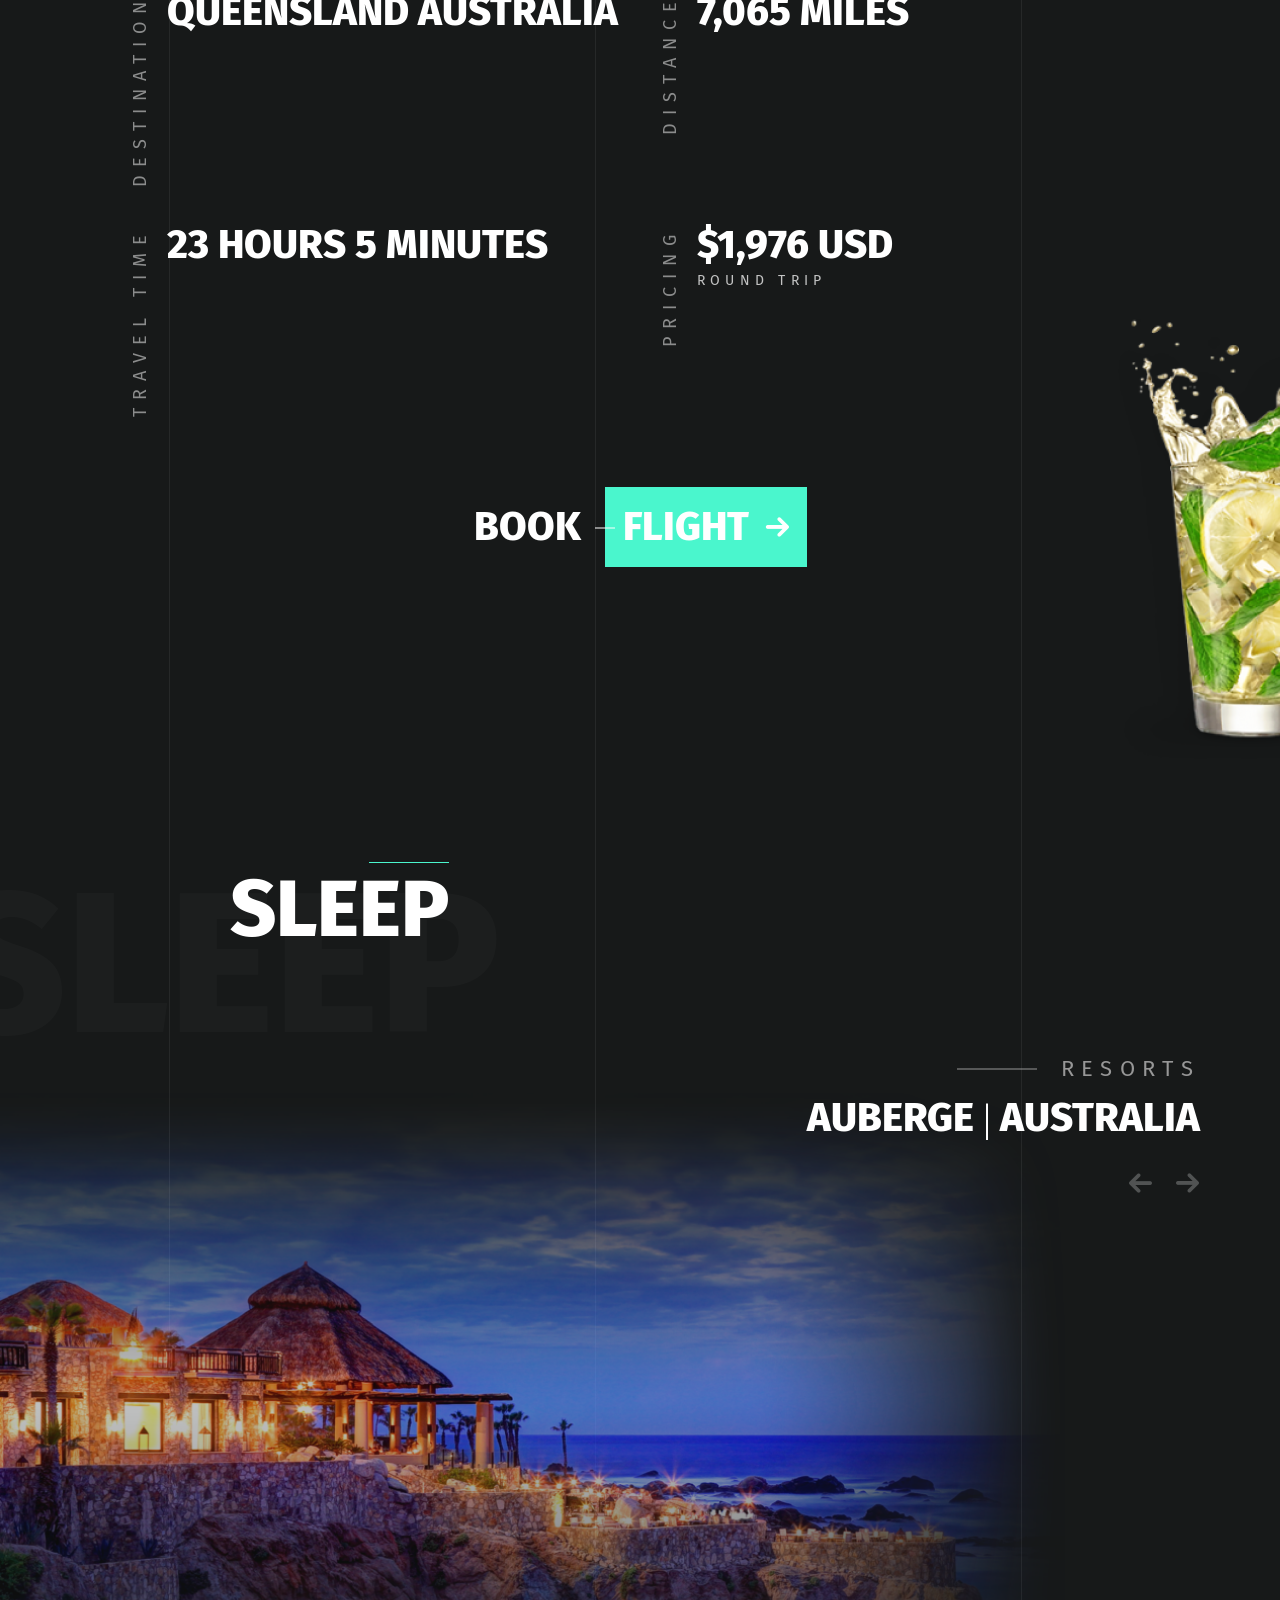
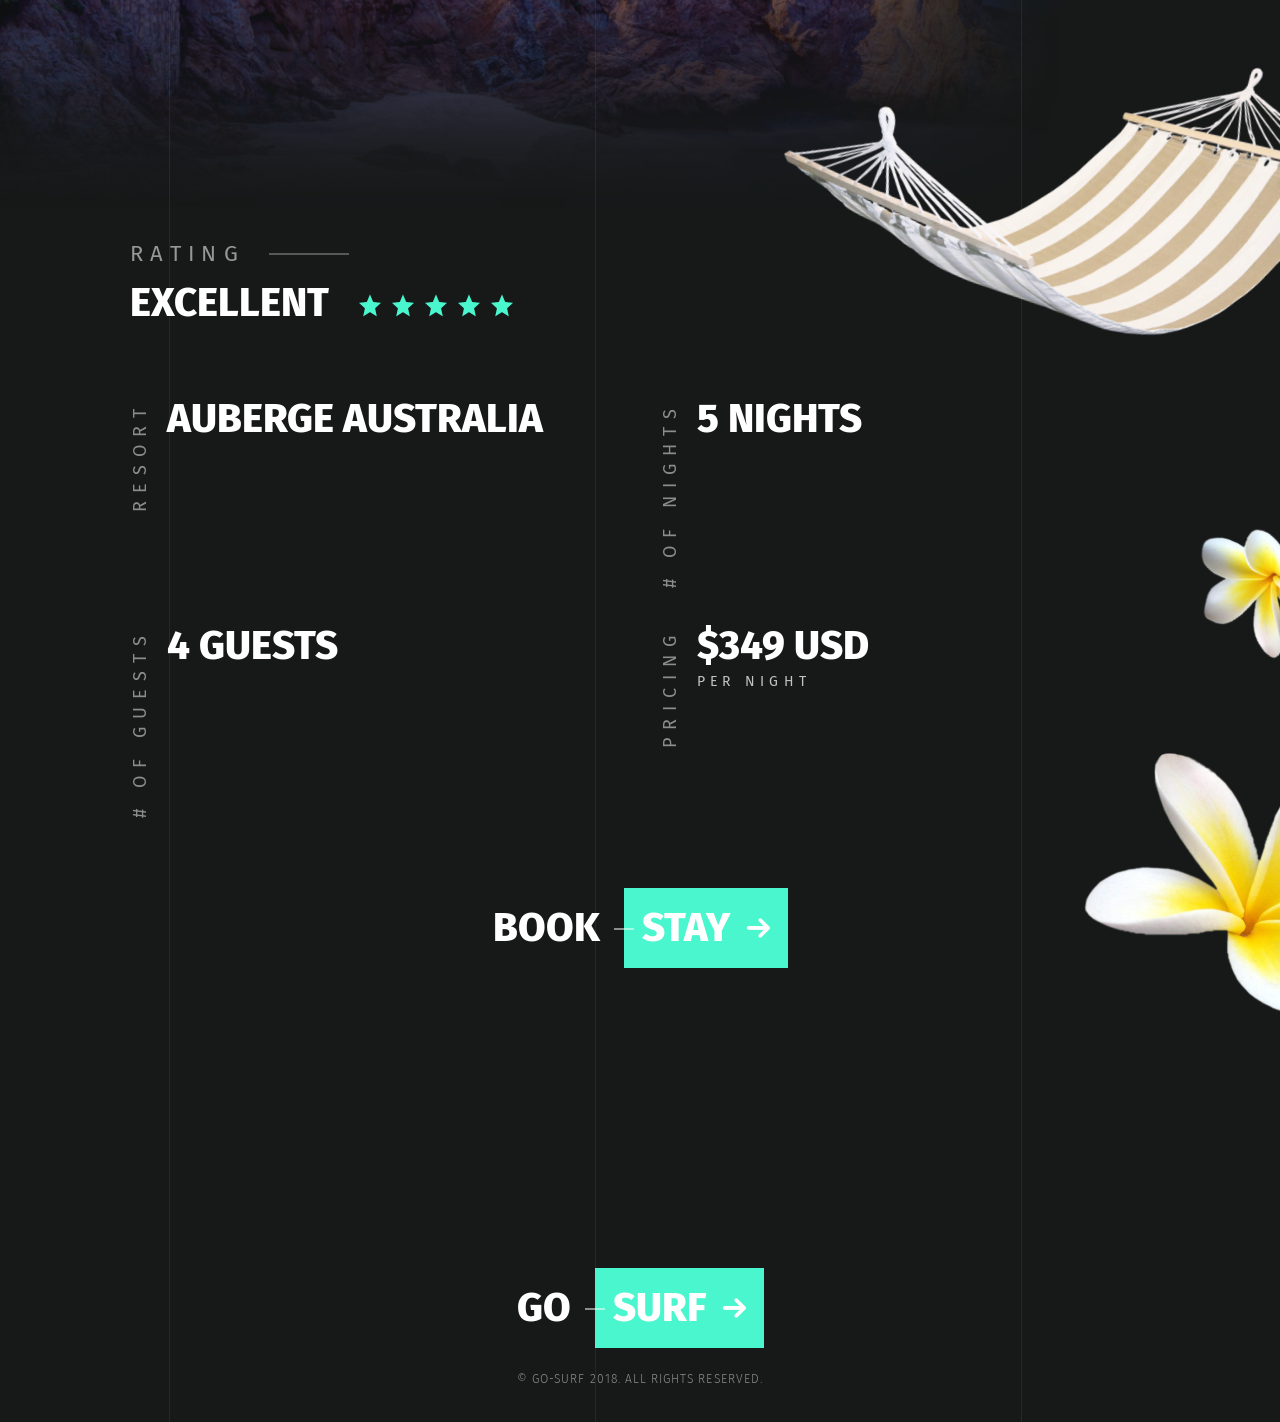
==== commit d90b9465: "feat: add footer block" ====
--- a/Surf/index.html
+++ b/Surf/index.html
@@ -469,7 +469,11 @@
 		</main>
 		<footer class="footer">
 	<div class="footer__container _container">
-
+		<div class="footer__link">
+			<span class="button_sub">Go</span>
+			<a href="" class="footer__button button _icon-arrow-right">Surf</a>
+		</div>
+		<div class="footer__copy">© Go-Surf 2018. All Rights Reserved.</div>
 	</div>
 </footer>
 	</div>
--- a/Surf/css/style.min.css
+++ b/Surf/css/style.min.css
@@ -1453,26 +1453,33 @@
   }
 }
 
+.footer {
+  padding-top: 300px;
+  padding-bottom: 35px;
+}
+@media (max-width: 1230px) {
+  .footer {
+    padding-top: calc(100px + 200 * ((100vw - 320px) / 910));
+  }
+}
+.footer__container {
+  text-align: center;
+}
+.footer__link {
+  margin: 0px 0px 25px 0px;
+}
+.footer__copy {
+  color: rgba(255, 255, 255, 0.5);
+  text-transform: uppercase;
+  font-size: 12px;
+  font-weight: 300;
+  line-height: 116.6666666667%;
+  letter-spacing: 1.05px;
+}
+
 .page {
   flex: 1 1 auto;
 }
-.page__travel {
-  padding-top: 300px;
-}
-@media (max-width: 1230px) {
-  .page__travel {
-    padding-top: calc(100px + 200 * ((100vw - 320px) / 910));
-  }
-}
-.page__sleep {
-  padding-top: 300px;
-}
-@media (max-width: 1230px) {
-  .page__sleep {
-    padding-top: calc(100px + 200 * ((100vw - 320px) / 910));
-  }
-}
-
 .hero {
   display: flex;
   min-height: 100vh;
@@ -1784,6 +1791,14 @@
   background-color: rgba(28, 33, 33, 0.85);
 }
 
+.travel {
+  padding-top: 300px;
+}
+@media (max-width: 1230px) {
+  .travel {
+    padding-top: calc(100px + 200 * ((100vw - 320px) / 910));
+  }
+}
 .travel__cover {
   position: absolute;
   bottom: -260px;
@@ -1929,6 +1944,14 @@
   text-align: center;
 }
 
+.sleep {
+  padding-top: 300px;
+}
+@media (max-width: 1230px) {
+  .sleep {
+    padding-top: calc(100px + 200 * ((100vw - 320px) / 910));
+  }
+}
 .sleep__cover {
   position: absolute;
   z-index: 10;
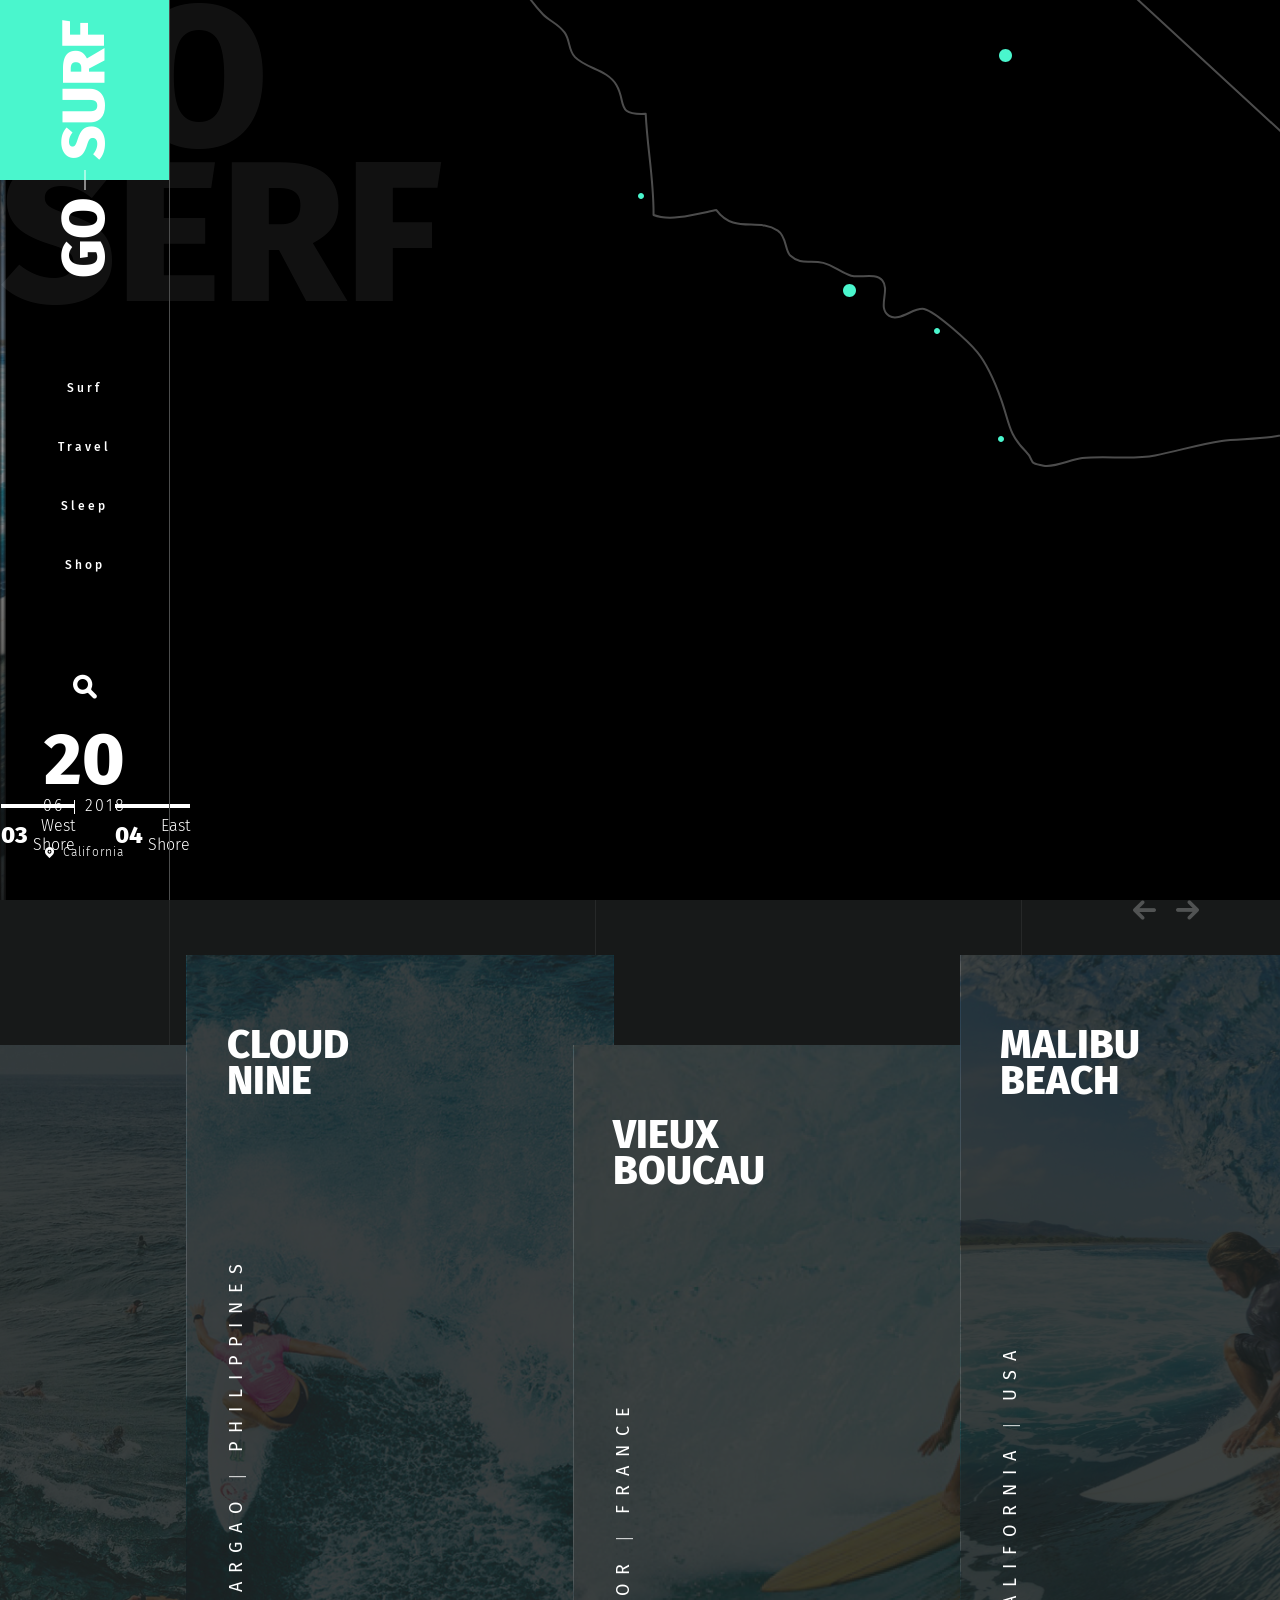
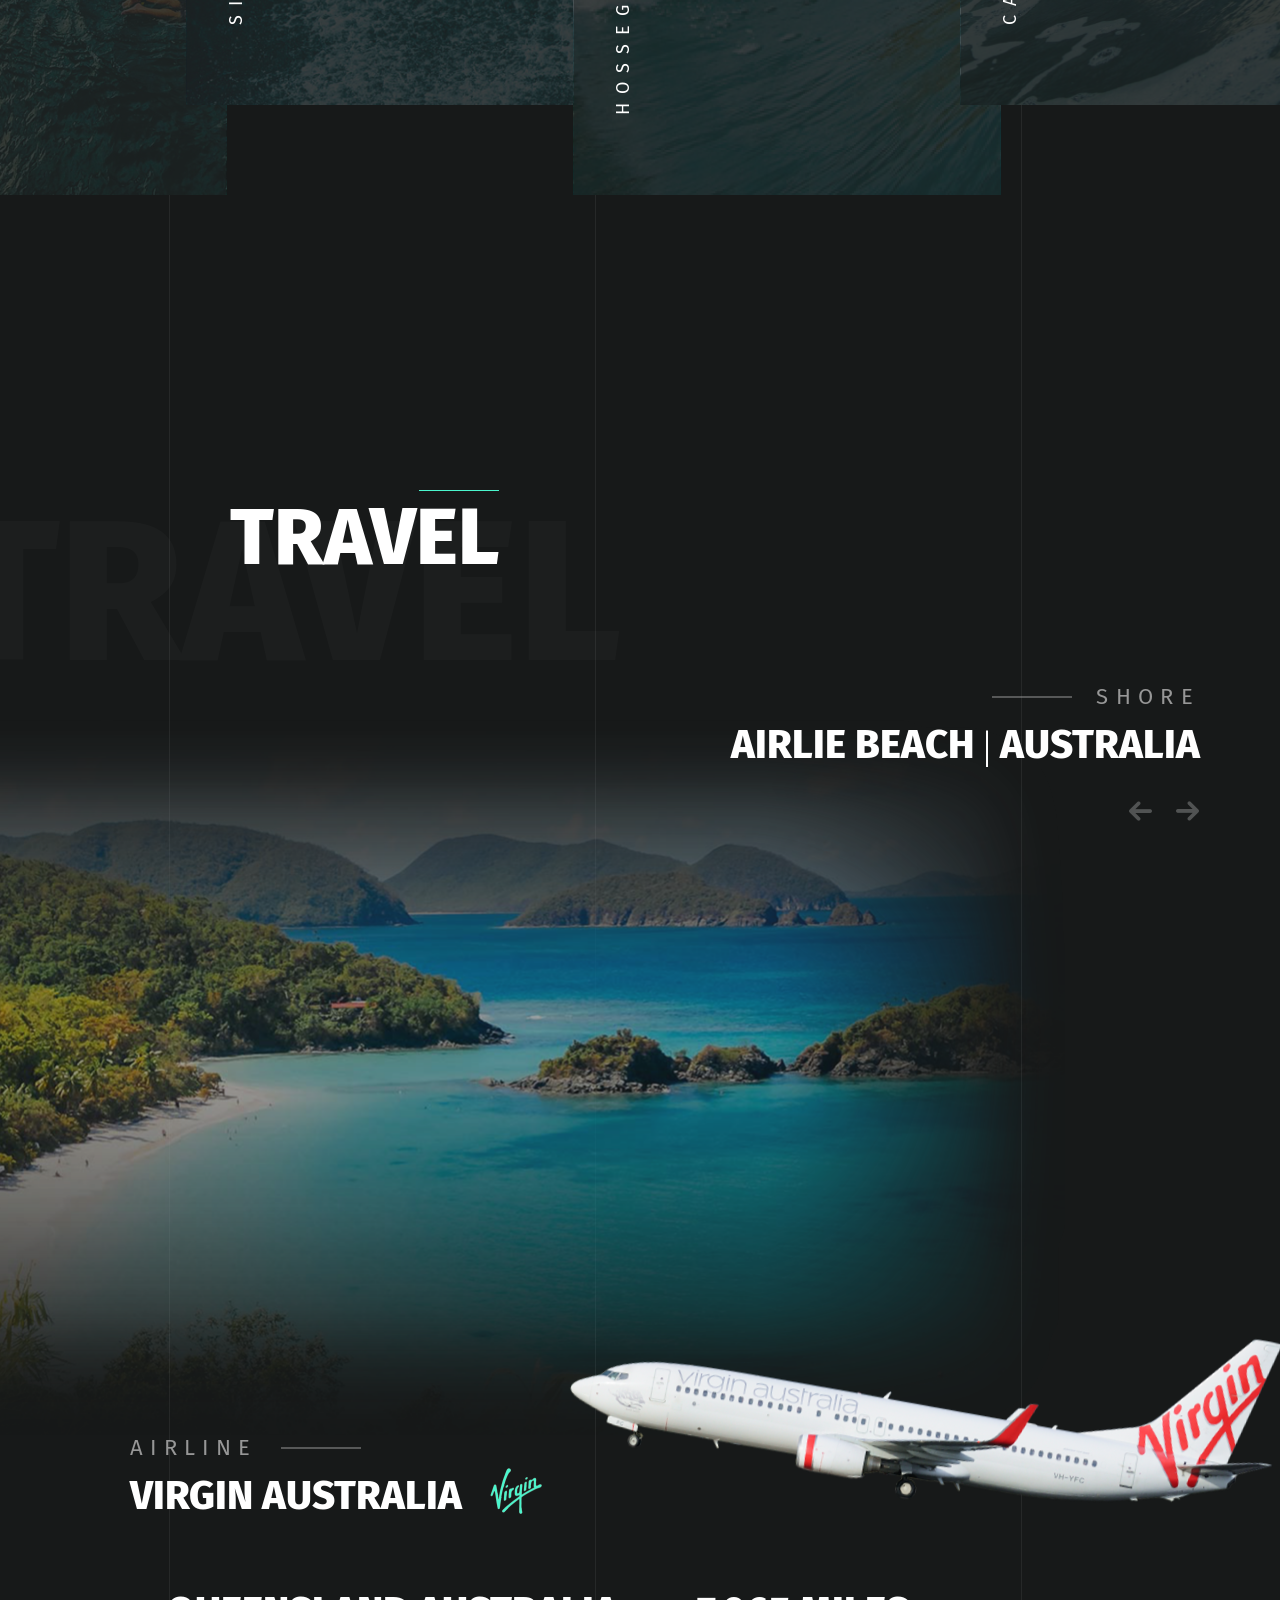
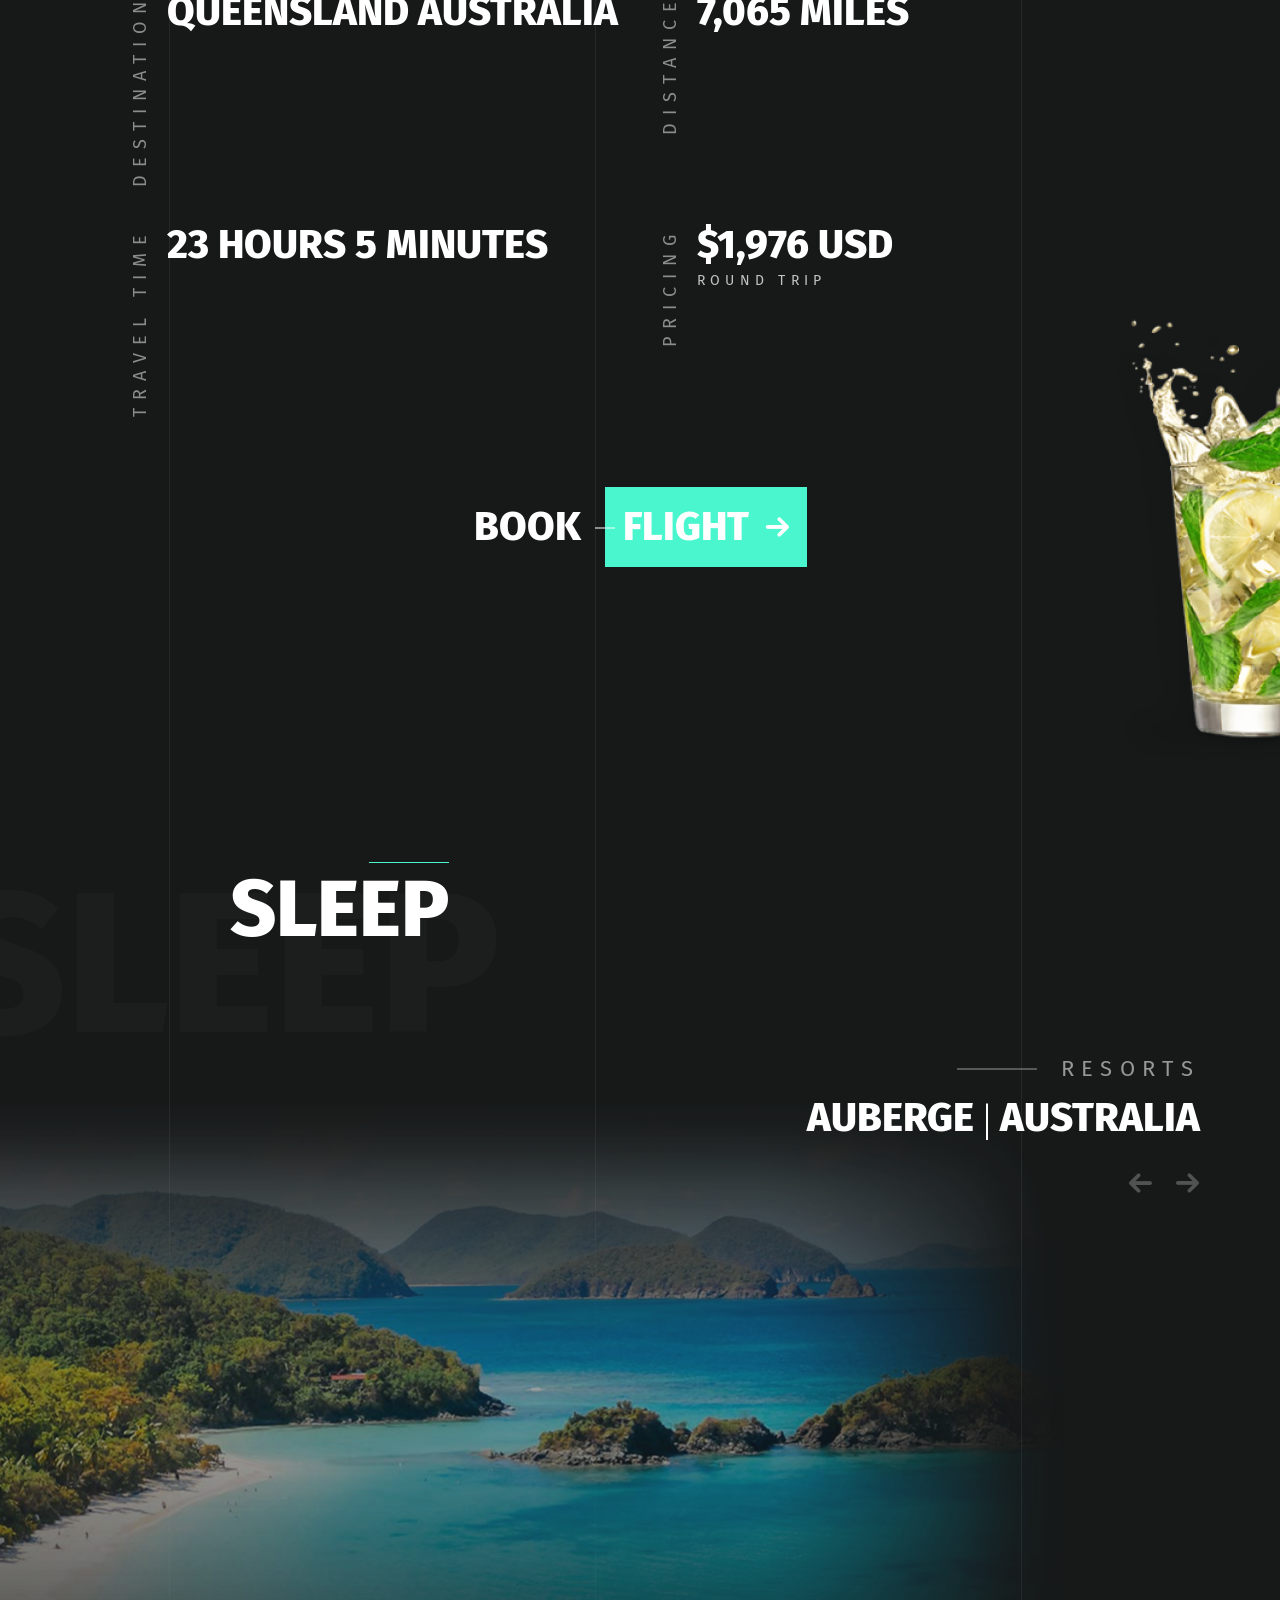
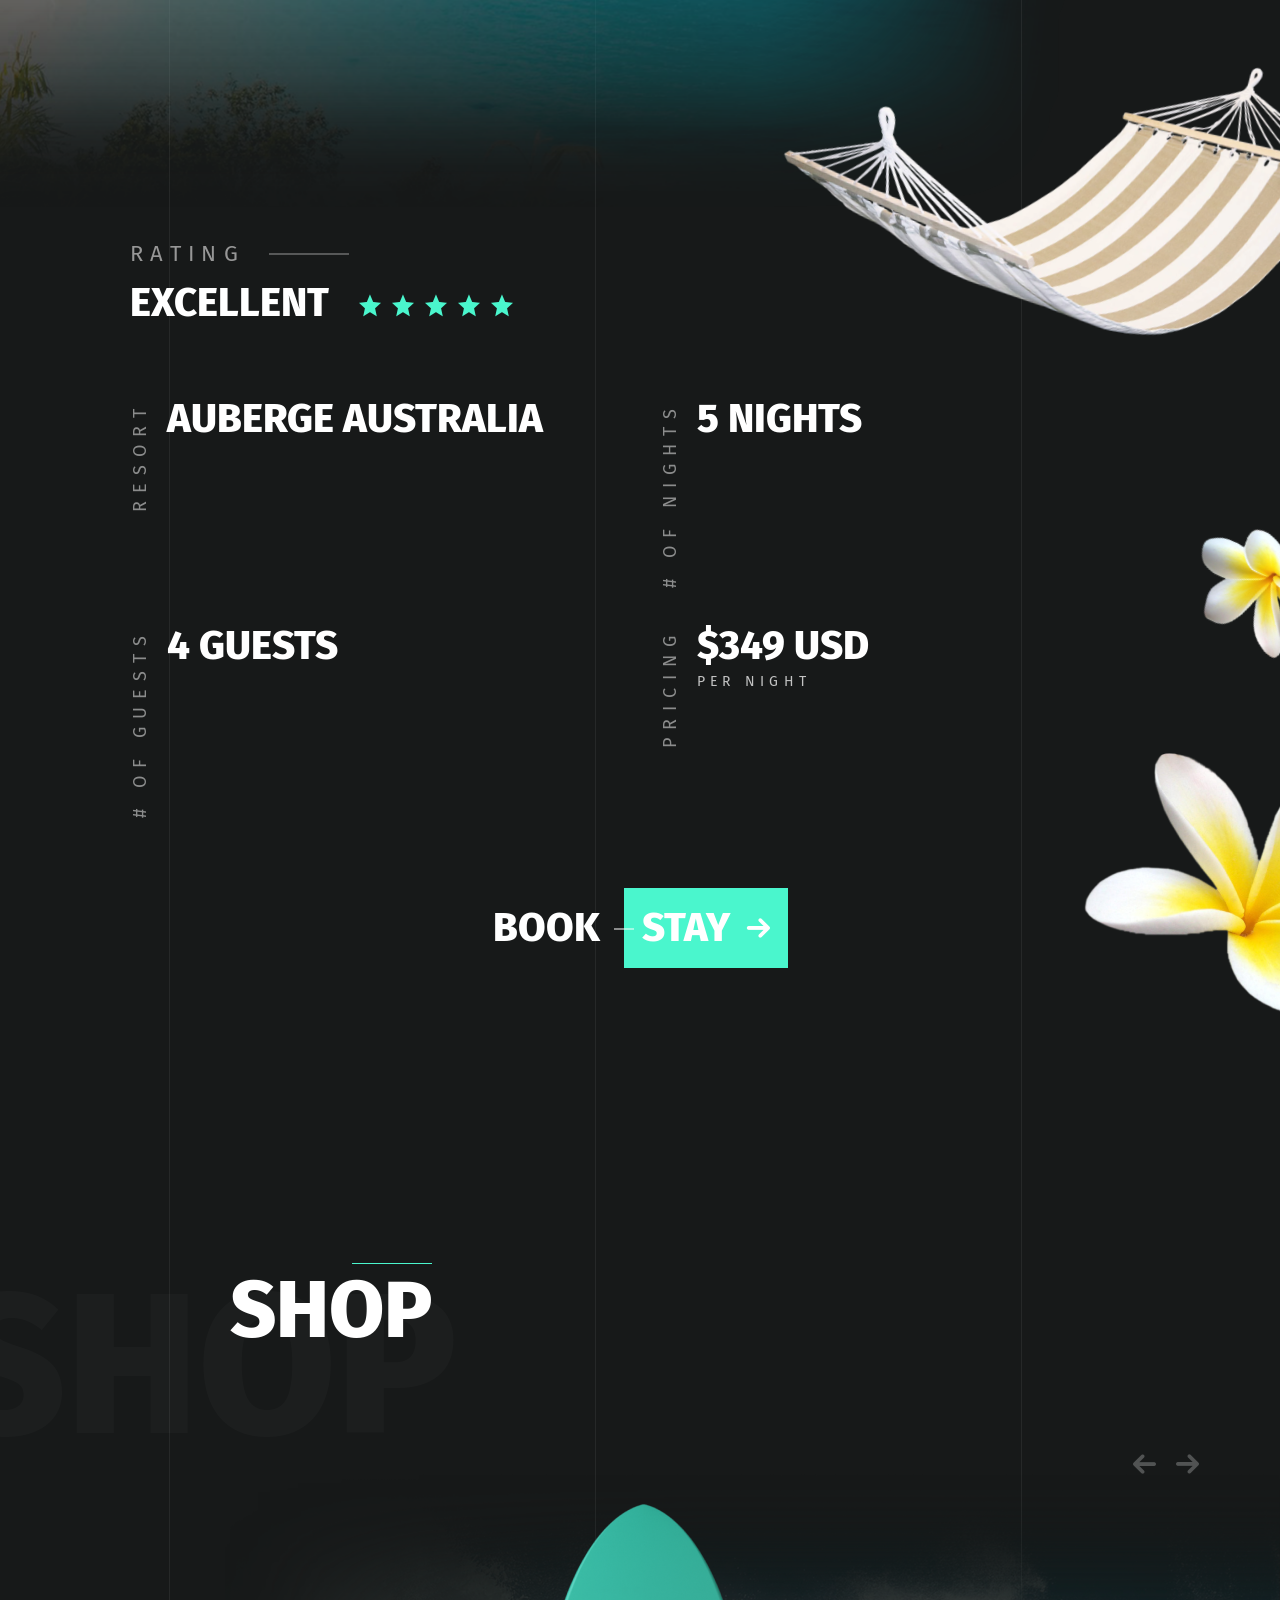
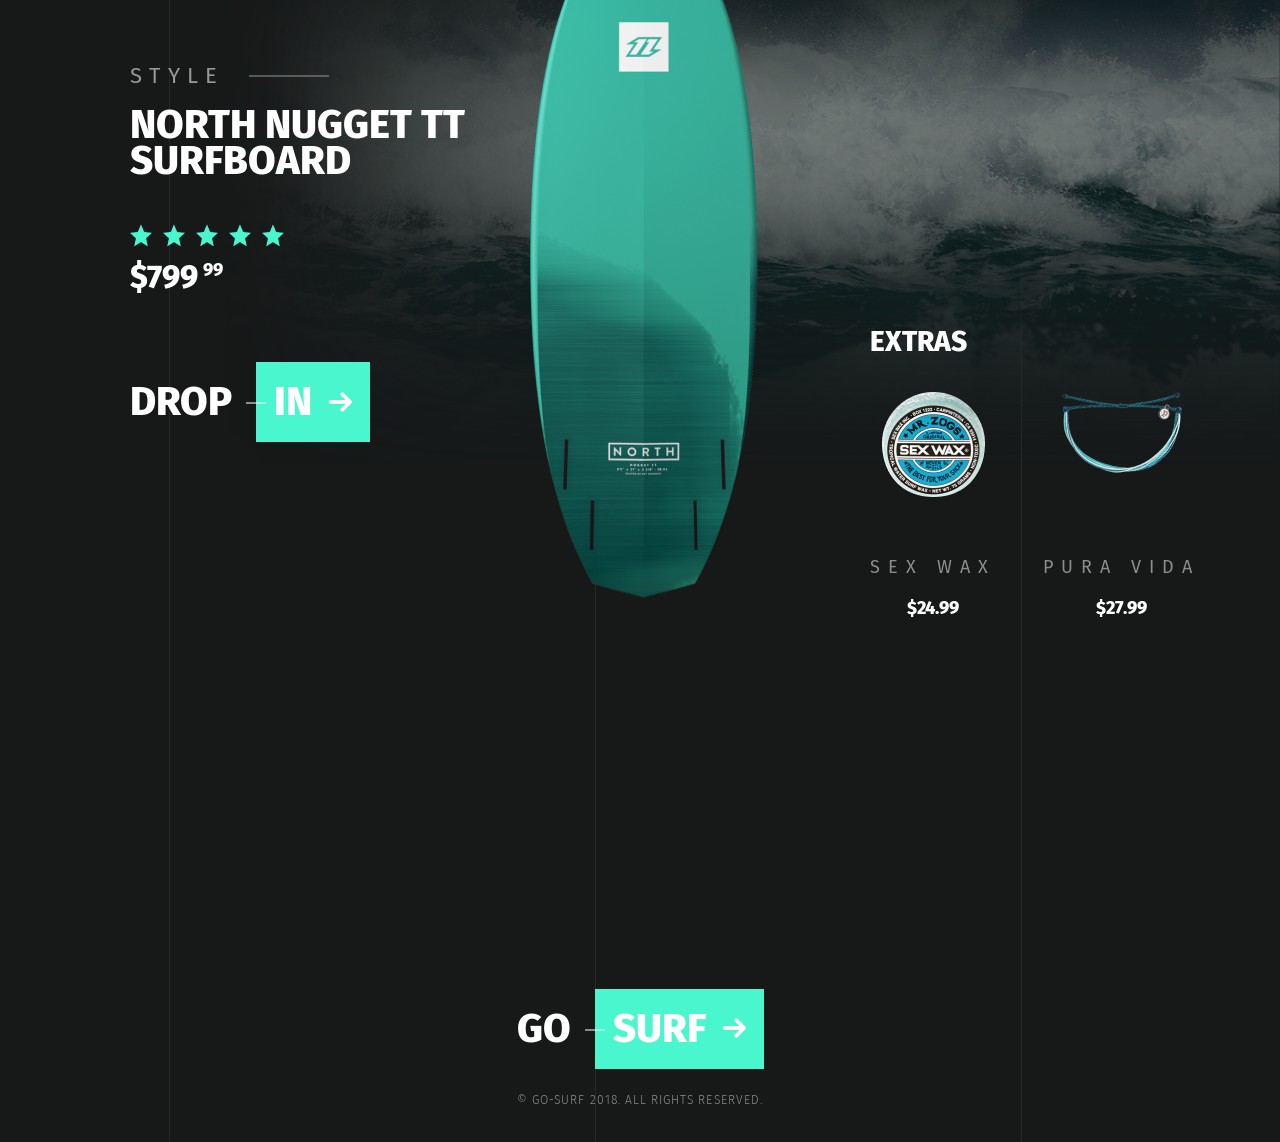
==== commit 1503c33d: "feat: add shop section" ====
--- a/Surf/index.html
+++ b/Surf/index.html
@@ -345,7 +345,7 @@
 					<img src="img/sleep/frangipani.png" alt="">
 				</div>
 				<div class="section__head">
-					<h2 class="section__title title-section">Sleep<span>sleep</span></h2>
+					<h2 class="section__title title-section">Sleep<span>Sleep</span></h2>
 				</div>
 				<div class="sleep__slider slider-sleep">
 					<div class="slider-sleep__arrows slider-arrows">
@@ -363,12 +363,12 @@
 									<h3 class="head-slider__suptitle title-primary title-primary_rev">Rating</h3>
 									<h3 class="head-slider__title title-place">Excellent</h3>
 								</div>
-								<div class="slider-sleep__rating">
-									<div class="slider-sleep__star _icon-star"></div>
-									<div class="slider-sleep__star _icon-star"></div>
-									<div class="slider-sleep__star _icon-star"></div>
-									<div class="slider-sleep__star _icon-star"></div>
-									<div class="slider-sleep__star _icon-star"></div>
+								<div class="slider-sleep__rate rate">
+									<div class="rate__star _icon-star"></div>
+									<div class="rate__star _icon-star"></div>
+									<div class="rate__star _icon-star"></div>
+									<div class="rate__star _icon-star"></div>
+									<div class="rate__star _icon-star"></div>
 								</div>
 								<div class="slider-sleep__hammock">
 									<img src="img/sleep/hammock.png" alt="hammock">
@@ -416,12 +416,12 @@
 									<h3 class="head-slider__suptitle title-primary title-primary_rev">Rating</h3>
 									<h3 class="head-slider__title title-place">Excellent</h3>
 								</div>
-								<div class="slider-sleep__rating">
-									<div class="slider-sleep__star _icon-star"></div>
-									<div class="slider-sleep__star _icon-star"></div>
-									<div class="slider-sleep__star _icon-star"></div>
-									<div class="slider-sleep__star _icon-star"></div>
-									<div class="slider-sleep__star _icon-star"></div>
+								<div class="slider-shop__rate rate">
+									<div class="rate__star _icon-star"></div>
+									<div class="rate__star _icon-star"></div>
+									<div class="rate__star _icon-star"></div>
+									<div class="rate__star _icon-star"></div>
+									<div class="rate__star _icon-star"></div>
 								</div>
 								<div class="slider-sleep__hammock">
 									<img src="img/sleep/hammock.png" alt="hammock">
@@ -463,6 +463,111 @@
 					<div class="slider-sleep__link">
 						<span class="button_sub">Book</span>
 						<a href="" class="slider-sleep__button button _icon-arrow-right">Stay</a>
+					</div>
+				</div>
+			</section>
+			<section class="page__shop shop section">
+				<div class="section__head">
+					<h2 class="section__title title-section">Shop<span>Shop</span></h2>
+				</div>
+				<div class="shop__slider slider-shop">
+					<div class="slider-shop__arrows slider-arrows">
+						<button type="button" class="slider-arrow slider-arrow_prev _icon-arrow-right"></button>
+						<button type="button" class="slider-arrow slider-arrow_next _icon-arrow-right"></button>
+					</div>
+					<div class="slider-shop__body _swiper">
+						<div class="slider-shop__slide">
+							<div class="slider-shop__info" data-swiper-parallax-x="-230%">
+								<div class="slider-shop__head head-slider">
+									<h3 class="head-slider__suptitle title-primary title-primary_rev">Style</h3>
+									<h3 class="head-slider__title title-place">North Nugget TT
+										Surfboard</h3>
+								</div>
+								<div class="slider-shop__rate rate">
+									<div class="rate__star _icon-star"></div>
+									<div class="rate__star _icon-star"></div>
+									<div class="rate__star _icon-star"></div>
+									<div class="rate__star _icon-star"></div>
+									<div class="rate__star _icon-star"></div>
+								</div>
+								<div class="slider-shop__price">$799<sup>99</sup></div>
+								<div class="slider-shop__link">
+									<span class="button_sub">Drop</span>
+									<a href="" class="slider-shop__button button _icon-arrow-right">In</a>
+								</div>
+							</div>
+							<div class="slider-shop__surfboard" data-swiper-parallax-x="-300%">
+								<img src="img/shop/surfboard.png" alt="surfboard">
+							</div>
+							<div class="slider-shop__extrax extrax-shop" data-swiper-parallax-x="-300%">
+								<h3 class="extrax-shop__title">Extras</h3>
+								<div class="extrax-shop__body">
+									<div class="extrax-shop__item">
+										<div class="extrax-shop__image">
+											<img src="img/shop/wax.png" alt="wax">
+										</div>
+										<div class="extrax-shop__name">Sex Wax</div>
+										<div class="extrax-shop__price">$24.99</div>
+									</div>
+									<div class="extrax-shop__item">
+										<div class="extrax-shop__image">
+											<img src="img/shop/bracelet.png" alt="bracelet">
+										</div>
+										<div class="extrax-shop__name">Pura Vida</div>
+										<div class="extrax-shop__price">$27.99</div>
+									</div>
+								</div>
+							</div>
+							<div class="slider-shop__image">
+								<img src="img/shop/bg.png" alt="">
+							</div>
+						</div>
+						<div class="slider-shop__slide">
+							<div class="slider-shop__info" data-swiper-parallax-x="-300%">
+								<div class="slider-shop__head head-slider">
+									<h3 class="head-slider__suptitle title-primary title-primary_rev">Style</h3>
+									<h3 class="head-slider__title title-place">North Nugget TT
+										Surfboard</h3>
+								</div>
+								<div class="slider-shop__rate rate">
+									<div class="rate__star _icon-star"></div>
+									<div class="rate__star _icon-star"></div>
+									<div class="rate__star _icon-star"></div>
+									<div class="rate__star _icon-star"></div>
+									<div class="rate__star _icon-star"></div>
+								</div>
+								<div class="slider-shop__price">$799<sup>99</sup></div>
+								<div class="slider-shop__link">
+									<span class="button_sub">Drop</span>
+									<a href="" class="slider-shop__button button _icon-arrow-right">In</a>
+								</div>
+							</div>
+							<div class="slider-shop__surfboard" data-swiper-parallax-x="-300%">
+								<img src="img/shop/surfboard.png" alt="surfboard">
+							</div>
+							<div class="slider-shop__extrax extrax-shop" data-swiper-parallax-x="-300%">
+								<h3 class="extrax-shop__title">Extras</h3>
+								<div class="extrax-shop__body">
+									<div class="extrax-shop__item">
+										<div class="extrax-shop__image">
+											<img src="img/shop/wax.png" alt="wax">
+										</div>
+										<div class="extrax-shop__name">Sex Wax</div>
+										<div class="extrax-shop__price">$24.99</div>
+									</div>
+									<div class="extrax-shop__item">
+										<div class="extrax-shop__image">
+											<img src="img/shop/bracelet.png" alt="bracelet">
+										</div>
+										<div class="extrax-shop__name">Pura Vida</div>
+										<div class="extrax-shop__price">$27.99</div>
+									</div>
+								</div>
+							</div>
+							<div class="slider-shop__image">
+								<img src="img/shop/bg.png" alt="">
+							</div>
+						</div>
 					</div>
 				</div>
 			</section>
--- a/Surf/css/style.min.css
+++ b/Surf/css/style.min.css
@@ -760,6 +760,18 @@
   text-transform: uppercase;
 }
 
+.rate {
+  display: flex;
+  align-items: center;
+}
+.rate__star::before {
+  color: #4af6cd;
+  font-size: 22px;
+}
+.rate__star:not(:last-child) {
+  margin: 0px 11px 0px 0px;
+}
+
 .section {
   position: relative;
 }
@@ -1459,7 +1471,7 @@
 }
 @media (max-width: 1230px) {
   .footer {
-    padding-top: calc(100px + 200 * ((100vw - 320px) / 910));
+    padding-top: calc(50px + 250 * ((100vw - 320px) / 910));
   }
 }
 .footer__container {
@@ -1796,7 +1808,7 @@
 }
 @media (max-width: 1230px) {
   .travel {
-    padding-top: calc(100px + 200 * ((100vw - 320px) / 910));
+    padding-top: calc(120px + 180 * ((100vw - 320px) / 910));
   }
 }
 .travel__cover {
@@ -1949,7 +1961,7 @@
 }
 @media (max-width: 1230px) {
   .sleep {
-    padding-top: calc(100px + 200 * ((100vw - 320px) / 910));
+    padding-top: calc(120px + 180 * ((100vw - 320px) / 910));
   }
 }
 .sleep__cover {
@@ -2050,18 +2062,9 @@
     padding-right: calc(15px + 115 * ((100vw - 320px) / 910));
   }
 }
-.slider-sleep__rating {
-  display: flex;
-  align-items: center;
+.slider-sleep__rate {
   flex: 1 1 auto;
   margin: 0px 0px 5px 0px;
-}
-.slider-sleep__star::before {
-  color: #4af6cd;
-  font-size: 22px;
-}
-.slider-sleep__star:not(:last-child) {
-  margin: 0px 11px 0px 0px;
 }
 .slider-sleep__head {
   padding: 0px 30px 0px 0px;
@@ -2114,4 +2117,215 @@
 }
 .slider-sleep__link {
   text-align: center;
+}
+
+.shop {
+  padding-top: 300px;
+}
+@media (max-width: 1230px) {
+  .shop {
+    padding-top: calc(120px + 180 * ((100vw - 320px) / 910));
+  }
+}
+
+.slider-shop {
+  position: relative;
+}
+.slider-shop__arrows {
+  display: flex;
+  justify-content: flex-end;
+  padding-right: 80px;
+}
+@media (max-width: 1230px) {
+  .slider-shop__arrows {
+    padding-right: calc(15px + 65 * ((100vw - 320px) / 910));
+  }
+}
+@media (max-width: 991.98px) {
+  .slider-shop__arrows {
+    margin: 0px 0px 30px 0px;
+  }
+  .slider-shop__arrows > *::before {
+    color: #fff;
+  }
+}
+.slider-shop__body {
+  position: relative;
+}
+.slider-shop__slide {
+  padding-left: 130px;
+  padding-right: 80px;
+}
+@media (min-width: 767.98px) {
+  .slider-shop__slide {
+    display: flex;
+    flex-wrap: wrap;
+    justify-content: space-between;
+    align-items: flex-start;
+    padding-bottom: 60px;
+  }
+}
+@media (min-width: 767.98px) and (max-width: 1200px) {
+  .slider-shop__slide {
+    justify-content: center;
+  }
+}
+@media (max-width: 1230px) {
+  .slider-shop__slide {
+    padding-left: calc(15px + 115 * ((100vw - 320px) / 910));
+  }
+}
+@media (max-width: 1230px) {
+  .slider-shop__slide {
+    padding-right: calc(15px + 65 * ((100vw - 320px) / 910));
+  }
+}
+@media (min-width: 767.98px) {
+  .slider-shop__info {
+    align-self: center;
+    flex: 0 1 33.333%;
+  }
+}
+@media (min-width: 767.98px) and (max-width: 1200px) {
+  .slider-shop__info {
+    flex: 0 1 50%;
+  }
+}
+.slider-shop__head {
+  margin: 0px 0px 45px 0px;
+}
+@media (min-width: 1200px) {
+  .slider-shop__head {
+    max-width: 350px;
+  }
+}
+.slider-shop__rate {
+  margin: 0px 0px 5px 0px;
+}
+.slider-shop__price {
+  font-weight: 800;
+  font-size: 32px;
+  line-height: 125%;
+  margin-bottom: 65px;
+}
+@media (max-width: 1230px) {
+  .slider-shop__price {
+    margin-bottom: calc(35px + 30 * ((100vw - 320px) / 910));
+  }
+}
+.slider-shop__price sup {
+  font-size: 18px;
+  line-height: 222.2222222222%;
+  padding: 0px 0px 0px 5px;
+}
+.slider-shop__surfboard {
+  text-align: center;
+  padding: 30px;
+}
+@media (min-width: 767.98px) {
+  .slider-shop__surfboard {
+    text-align: left;
+    flex: 0 1 33.333%;
+  }
+}
+@media (min-width: 767.98px) and (max-width: 1200px) {
+  .slider-shop__surfboard {
+    flex: 0 1 50%;
+    padding: 0px 30px;
+  }
+}
+.slider-shop__surfboard img {
+  height: 695px;
+}
+@media (max-width: 1230px) {
+  .slider-shop__surfboard img {
+    height: calc(495px + 200 * ((100vw - 320px) / 910));
+  }
+}
+@media (min-width: 767.98px) {
+  .slider-shop__extrax {
+    flex: 0 1 33.333%;
+  }
+}
+@media (min-width: 767.98px) and (max-width: 991.98px) {
+  .slider-shop__extrax {
+    flex: 1 1 100%;
+  }
+}
+.slider-shop__image {
+  position: absolute;
+  top: 0;
+  right: 0;
+  z-index: -1;
+}
+.slider-shop__image img {
+  height: 100%;
+}
+
+@media (min-width: 479.98px) {
+  .extrax-shop {
+    max-width: 330px;
+    display: inline-flex;
+    justify-content: flex-end;
+    align-self: flex-end;
+    flex-wrap: wrap;
+  }
+}
+.extrax-shop__title {
+  font-weight: 800;
+  text-transform: uppercase;
+  font-size: 28px;
+  line-height: 142.8571428571%;
+  margin: 0px 0px 1.0714285714em 0px;
+}
+@media (min-width: 479.98px) {
+  .extrax-shop__title {
+    flex: 1 1 100%;
+  }
+}
+@media (min-width: 479.98px) {
+  .extrax-shop__body {
+    display: flex;
+    width: 100%;
+    justify-content: space-between;
+  }
+}
+@media (min-width: 479.98px) {
+  .extrax-shop__item {
+    display: flex;
+    flex-direction: column;
+    height: 100%;
+    text-align: center;
+  }
+  .extrax-shop__item:not(:last-child) {
+    margin: 0px 0px 0px 0px;
+  }
+}
+.extrax-shop__item:not(:last-child) {
+  margin: 0px 0px 30px 0px;
+}
+.extrax-shop__item > *:last-child {
+  margin-bottom: 0;
+}
+.extrax-shop__image {
+  margin: 0px 0px 30px 0px;
+}
+@media (min-width: 479.98px) {
+  .extrax-shop__image {
+    flex: 1 1 100%;
+  }
+}
+.extrax-shop__name {
+  color: rgba(255, 255, 255, 0.5);
+  text-transform: uppercase;
+  font-size: 18px;
+  line-height: 122.2222222222%;
+  margin: 0px 0px 0.5555555556em 0px;
+  letter-spacing: 8px;
+}
+.extrax-shop__price {
+  font-weight: 800;
+  font-size: 18px;
+  line-height: 222.2222222222%;
+  margin: 0px 0px 1.1111111111em 0px;
 }
